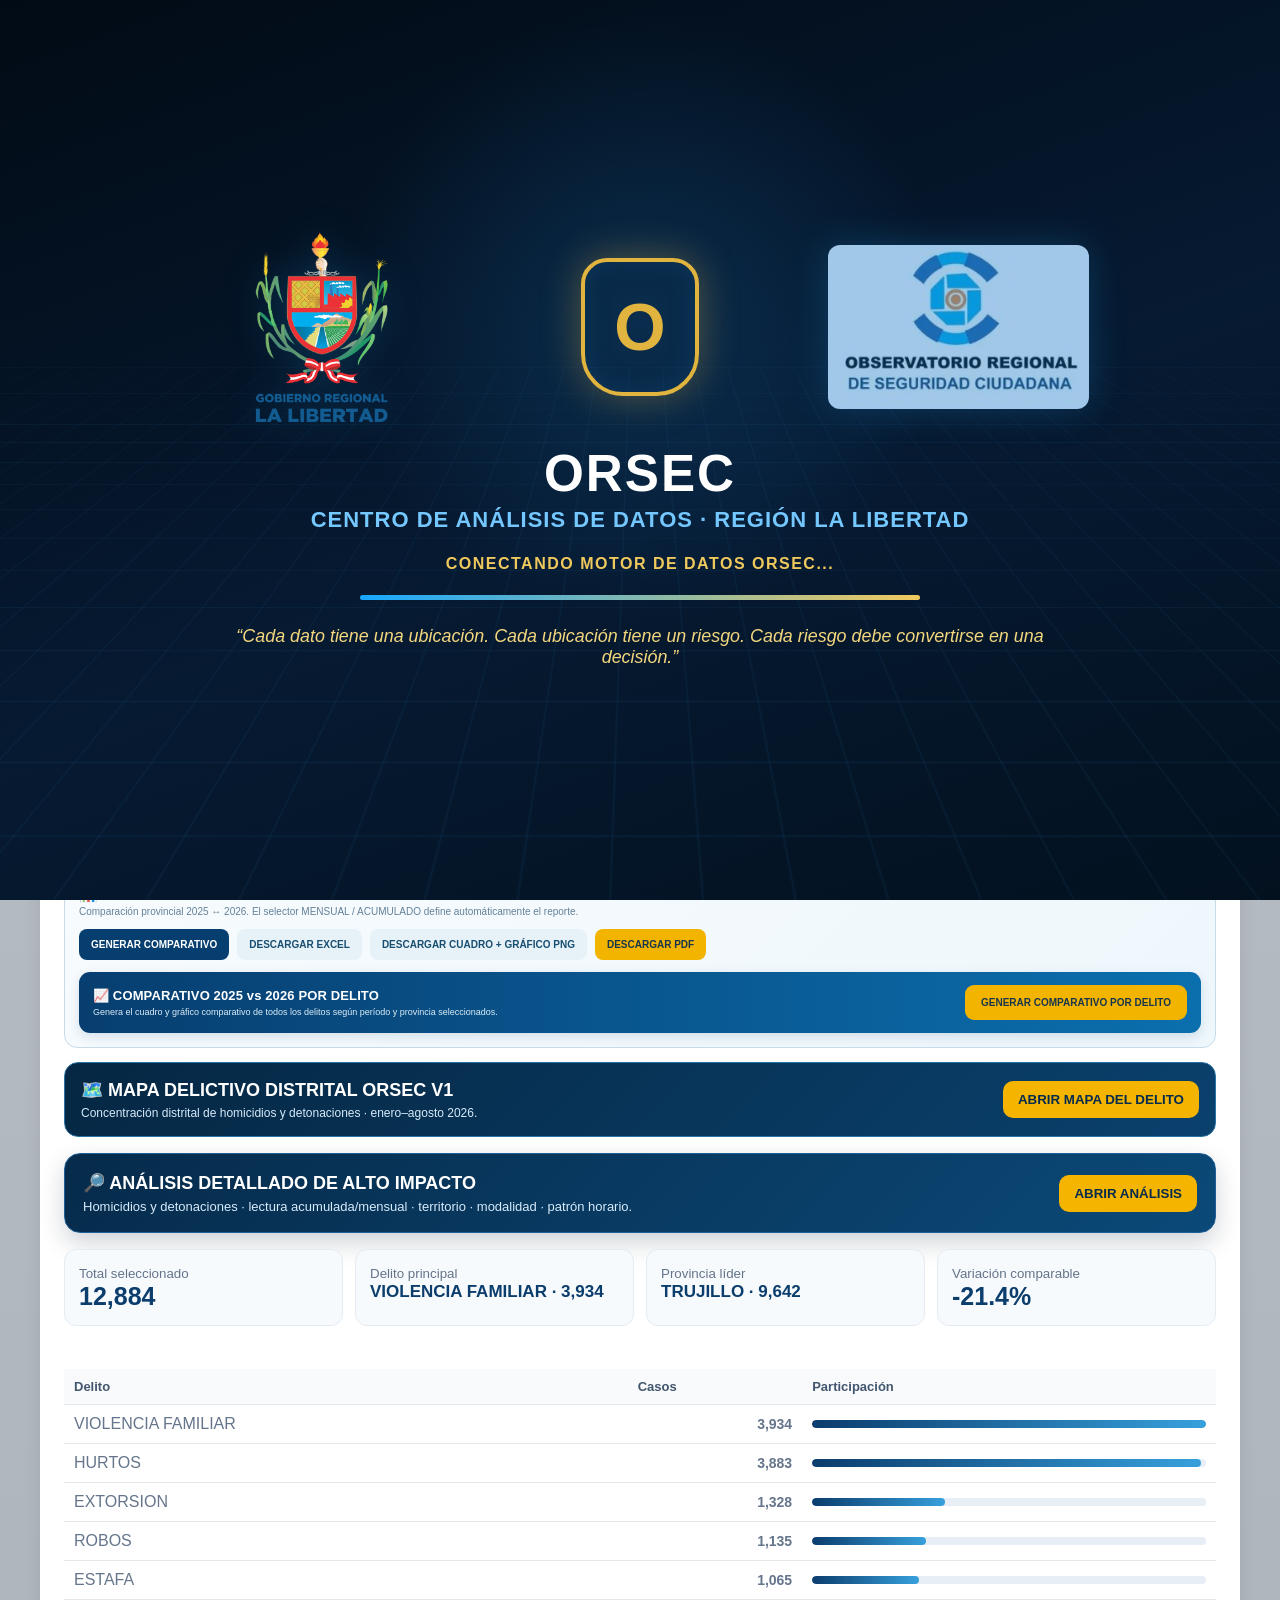
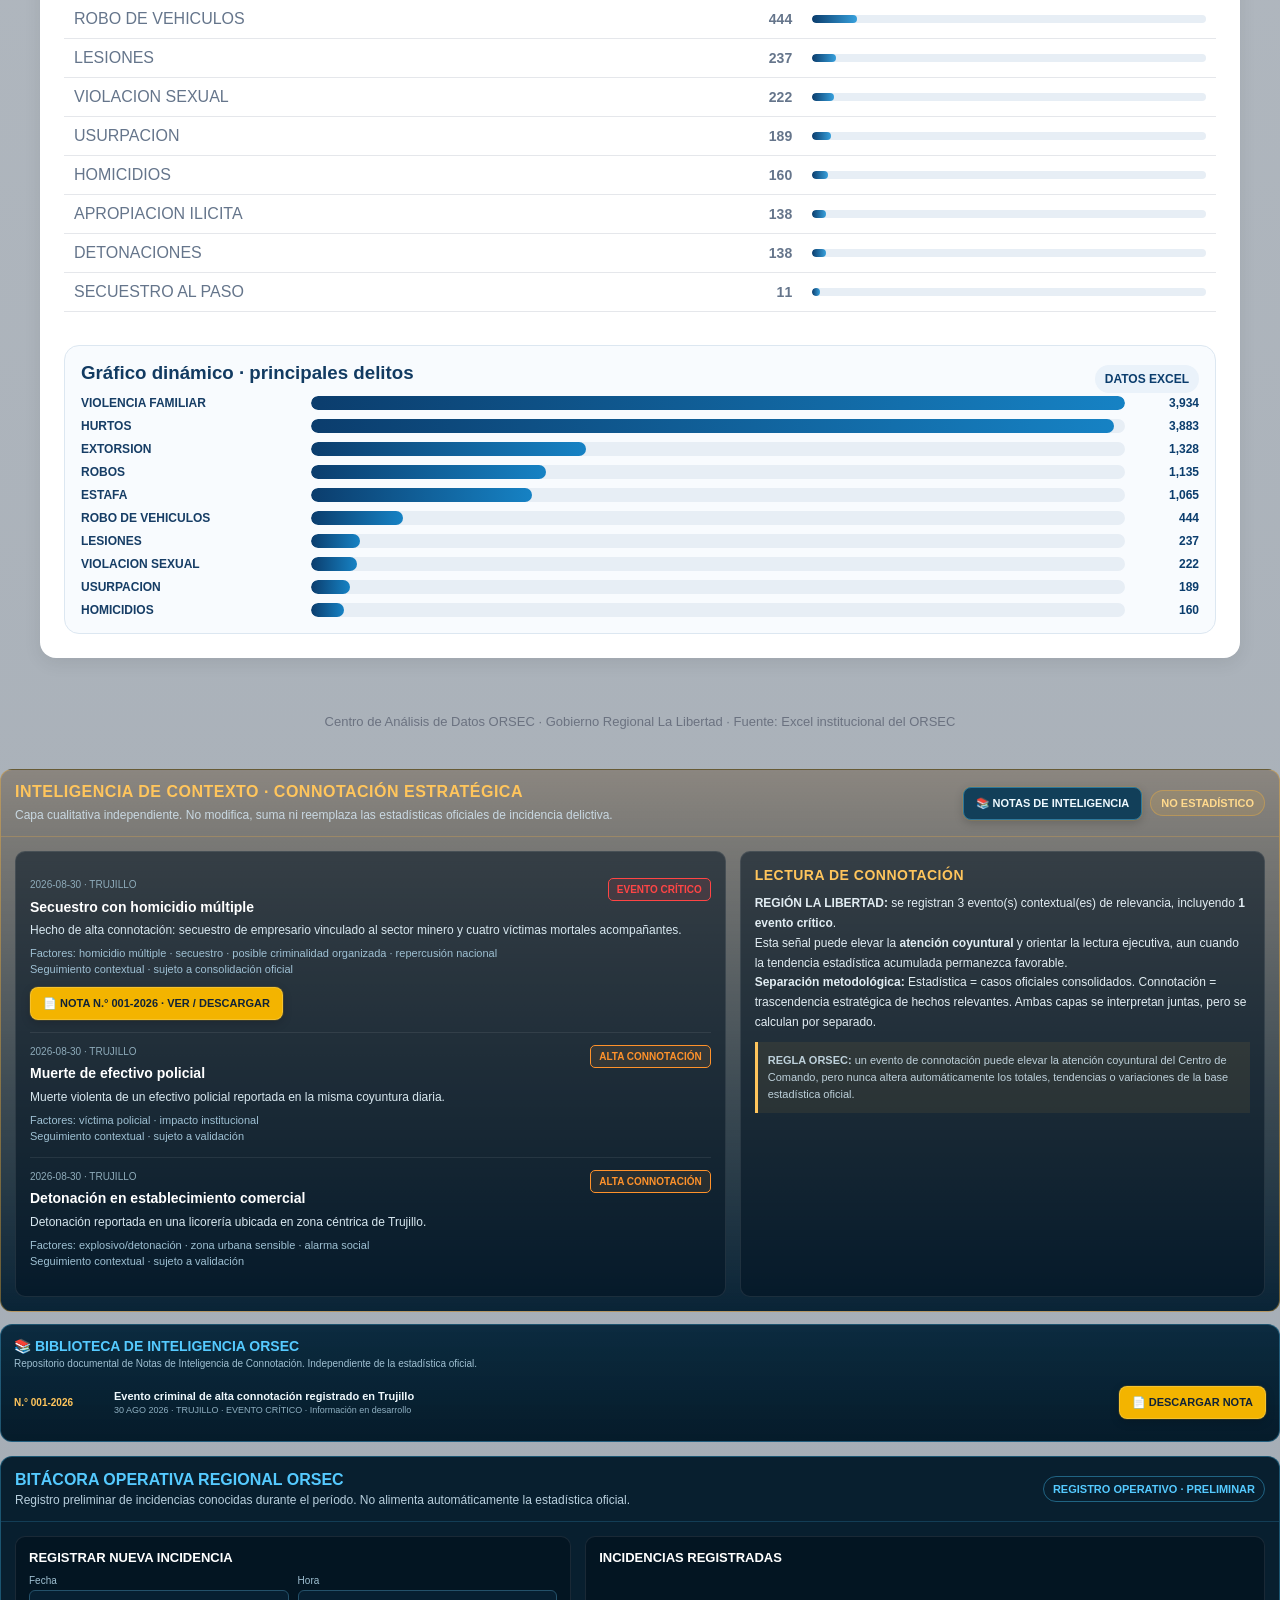
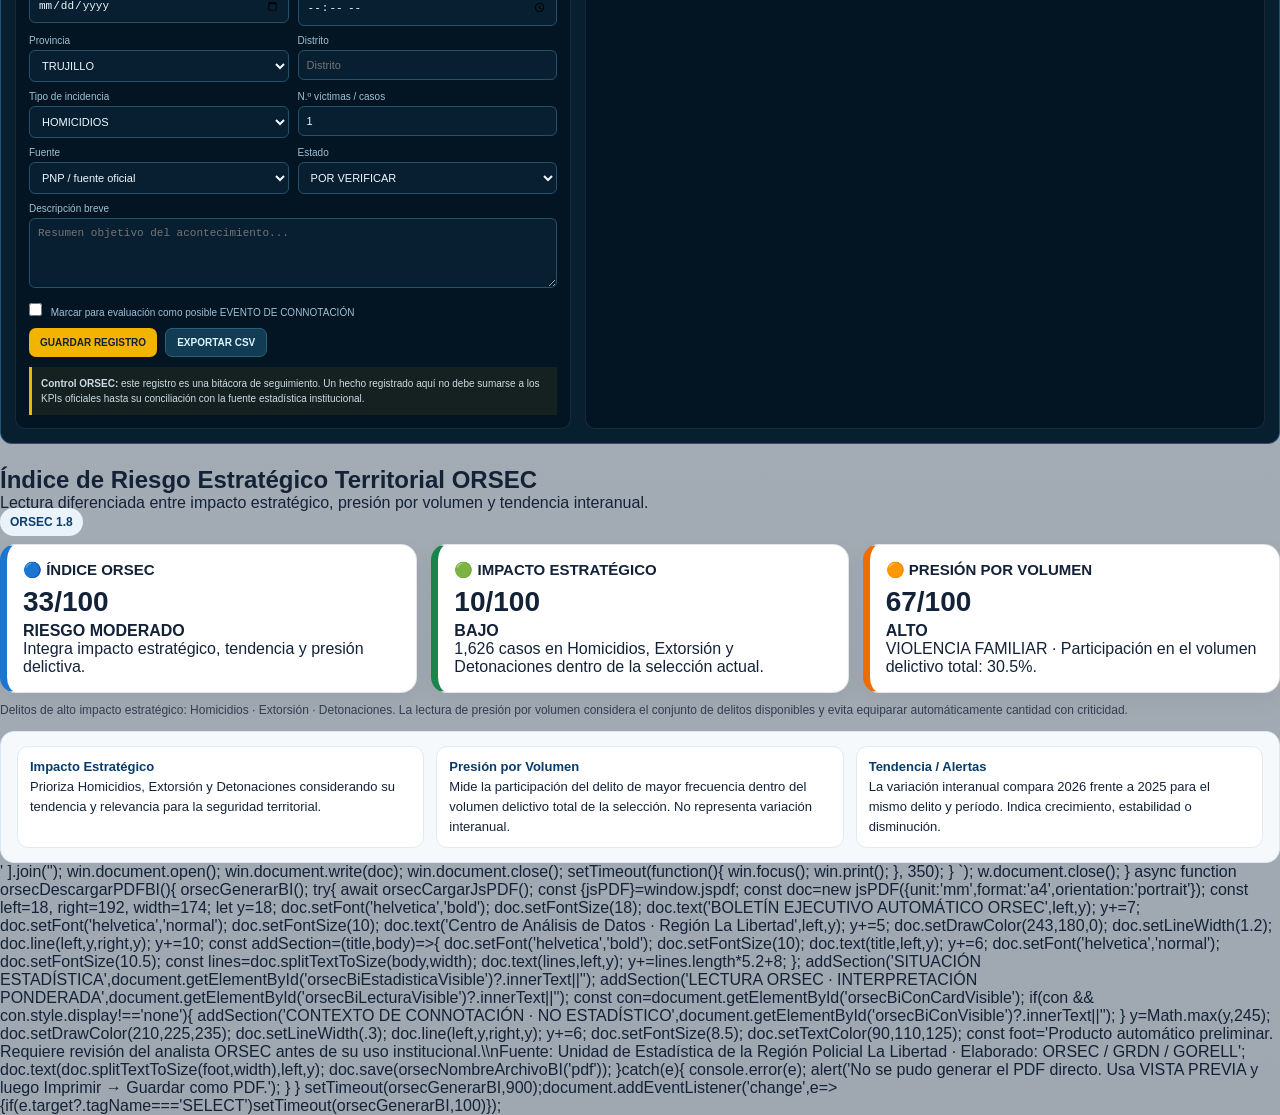
==== index.html @ 0a1d75d1 "Add files via upload" ====
<!DOCTYPE html>
<html lang="es">
<head>
<meta charset="UTF-8">
<meta name="viewport" content="width=device-width, initial-scale=1.0">
<title>ORSEC | Centro de Análisis de Datos</title>
<style>
:root{--azul:#071A33;--azul2:#0B3D6D;--azul3:#0f5b9e;--oro:#D8AA32;--fondo:#EEF3F8;--blanco:#fff;--verde:#198754;--rojo:#c62828;--gris:#64748b}
*{margin:0;padding:0;box-sizing:border-box}html{scroll-behavior:smooth}body{font-family:Segoe UI,Arial,sans-serif;background:var(--fondo);color:#142238}
header{background:linear-gradient(135deg,#06172D,#0B3D6D);color:#fff;padding:18px 24px;position:sticky;top:0;z-index:999;box-shadow:0 4px 18px rgba(0,0,0,.25)}
.encabezado{display:none!important;display:flex;align-items:center;justify-content:space-between;gap:20px}.brand{display:flex;align-items:center;gap:18px}.escudo{width:64px;height:74px;border:3px solid var(--oro);border-radius:16px 16px 24px 24px;display:flex;align-items:center;justify-content:center;font-weight:800;font-size:34px;color:var(--oro);box-shadow:0 0 22px rgba(216,170,50,.25)}.titulo h1{font-size:30px}.titulo p{opacity:.82}.status{text-align:right;font-size:13px;opacity:.9}.dot{display:inline-block;width:8px;height:8px;background:#38d982;border-radius:50%;box-shadow:0 0 10px #38d982;margin-right:7px}.lema{margin-top:12px;font-style:italic;color:#F4D77B}.reloj{margin-top:8px;font-size:18px;font-weight:700}
.hero{background:radial-gradient(circle at 80% 20%,rgba(41,127,191,.45),transparent 25%),linear-gradient(135deg,#0B3E70,#123F62);color:white;padding:34px 24px;text-align:center}.hero h2{font-size:34px;margin-bottom:8px}.hero p{opacity:.9}.hero .fuente{font-size:12px;margin-top:10px;opacity:.7}
.grid{max-width:1200px;margin:auto;display:grid;grid-template-columns:repeat(4,1fr);gap:18px;padding:26px}.tarjeta{background:#fff;border-radius:16px;padding:20px;cursor:pointer;transition:.25s;box-shadow:0 5px 18px rgba(0,0,0,.08);border:1px solid transparent}.tarjeta:hover{transform:translateY(-5px);border-color:#c8d9ea}.tarjeta.activa{outline:2px solid var(--oro)}.icono{font-size:32px;margin-bottom:8px}.numero{font-size:31px;font-weight:800;color:var(--azul2);margin:8px 0}.tarjeta p{color:#516174;font-size:14px}
.seccion{display:none;max-width:1200px;margin:0 auto 28px;background:white;padding:24px;border-radius:16px;box-shadow:0 5px 18px rgba(0,0,0,.08)}.seccion.activa{display:block;animation:subir .25s ease}@keyframes subir{from{opacity:.3;transform:translateY(8px)}to{opacity:1;transform:none}}
.seccion-head{display:flex;justify-content:space-between;align-items:center;gap:14px;flex-wrap:wrap}.badge{background:#eaf2fa;color:#0b3d6d;padding:7px 10px;border-radius:999px;font-size:12px;font-weight:700}.filtros{display:flex;flex-wrap:wrap;gap:10px;margin:18px 0}.filtros select{padding:10px 12px;border-radius:9px;border:1px solid #CBD5E1;background:#fff;min-width:150px}.btn{padding:10px 14px;border:0;border-radius:9px;background:var(--azul2);color:#fff;cursor:pointer}.btn:hover{background:var(--azul3)}
.kpis{display:grid;grid-template-columns:repeat(4,1fr);gap:12px;margin:16px 0}.kpi{background:#f7fafc;border:1px solid #e4ebf3;border-radius:12px;padding:14px}.kpi b{display:block;font-size:25px;color:var(--azul2)}.kpi small{color:var(--gris)}
table{width:100%;border-collapse:collapse;margin-top:12px}th,td{padding:10px;border-bottom:1px solid #E5E7EB;text-align:left}th{background:#F8FAFC;font-size:13px;color:#42566d}td.num{text-align:right;font-size:14px;font-weight:700}.barwrap{height:8px;background:#e7eef5;border-radius:999px;overflow:hidden;min-width:120px}.bar{height:100%;background:linear-gradient(90deg,#0b3d6d,#37a0dc);border-radius:999px}
.alerta{padding:14px 16px;margin:10px 0;border-radius:10px;border-left:5px solid var(--gris);background:#f8fafc}.alerta.roja{border-color:var(--rojo);background:#fff1f1}.alerta.verde{border-color:var(--verde);background:#eefaf3}.alerta .var{font-weight:800}.rojo{color:var(--rojo)}.verde{color:var(--verde)}
.territorio{display:grid;grid-template-columns:repeat(4,1fr);gap:12px}.provincia{background:#F8FAFC;padding:15px;border-radius:11px;cursor:pointer;transition:.2s;border:1px solid #e5edf5}.provincia:hover{background:#e8f1fa;transform:translateY(-2px)}.provincia b{display:block;color:#0b3d6d;font-size:19px;margin-top:5px}.boletin{background:#f8fafc;border-left:4px solid var(--oro);padding:18px;border-radius:8px;line-height:1.65}.nota{font-size:12px;color:#65758b;margin-top:12px}.loading{color:#65758b;padding:15px 0}.error{background:#fff2f2;color:#8b1a1a;padding:15px;border-radius:9px}footer{text-align:center;padding:28px;color:#6B7280;font-size:13px}
@media(max-width:900px){.grid,.kpis,.territorio{grid-template-columns:repeat(2,1fr)}}@media(max-width:560px){.grid,.kpis,.territorio{grid-template-columns:1fr}.encabezado{display:none!important;align-items:flex-start}.status{display:none}.hero h2{font-size:27px}.seccion{border-radius:0;margin-bottom:16px}}

/* ===== MAPA VIVO ORSEC ===== */
.mapa-layout{display:grid;grid-template-columns:minmax(360px,1.15fr) minmax(300px,.85fr);gap:18px;align-items:stretch;margin-top:16px}
.mapa-panel{background:linear-gradient(160deg,#071a33,#0b3d6d);border-radius:16px;padding:16px;color:#fff;min-height:560px;position:relative;overflow:hidden;box-shadow:inset 0 0 40px rgba(46,153,220,.16)}
.mapa-panel:before{content:"";position:absolute;inset:-30%;background:radial-gradient(circle at 50% 45%,rgba(55,160,220,.22),transparent 38%);animation:pulseMap 4s ease-in-out infinite}
@keyframes pulseMap{50%{transform:scale(1.05);opacity:.7}}
.mapa-titulo{position:relative;z-index:2;text-align:center;margin-bottom:8px}.mapa-titulo b{color:#f4d77b}
#mapaLibertad{position:relative;z-index:2;width:100%;height:auto;max-height:500px;display:block;margin:auto;filter:drop-shadow(0 0 12px rgba(64,177,238,.28))}
.prov-shape{cursor:pointer;transition:.22s;stroke:#9edcff;stroke-width:2.4;vector-effect:non-scaling-stroke}
.prov-shape:hover{filter:brightness(1.25) drop-shadow(0 0 8px rgba(255,215,96,.7));stroke:#ffd966}
.prov-shape.sel{stroke:#ffd966;stroke-width:4;filter:brightness(1.25) drop-shadow(0 0 10px rgba(255,215,96,.9))}
.map-label{pointer-events:none;fill:#fff;font-size:10px;font-weight:700;text-anchor:middle}
.map-side{background:#f8fafc;border:1px solid #e4ebf3;border-radius:16px;padding:18px}
.map-kpis{display:grid;grid-template-columns:repeat(2,1fr);gap:10px;margin:12px 0 16px}.map-kpi{background:#fff;border:1px solid #e4ebf3;border-radius:11px;padding:12px}.map-kpi b{display:block;color:#0b3d6d;font-size:22px}.map-kpi small{color:#64748b}
.ranking-mini{display:grid;gap:8px;max-height:300px;overflow:auto;padding-right:4px}.rank-row{display:grid;grid-template-columns:30px 1fr auto;gap:8px;align-items:center;padding:9px 10px;background:#fff;border:1px solid #e5edf5;border-radius:10px;cursor:pointer}.rank-row:hover{background:#edf6ff}.rank-row strong{color:#0b3d6d}.rank-num{color:#64748b;font-weight:700}
.map-note{font-size:12px;color:#64748b;line-height:1.5;margin-top:10px}
@media(max-width:900px){.mapa-layout{grid-template-columns:1fr}.mapa-panel{min-height:auto}}


/* ===== ORSEC 1.4.1 · MAPA REAL ===== */
.real-map-wrap{position:relative;z-index:2;width:100%;max-width:760px;margin:6px auto 0;aspect-ratio:661/481}
.real-map-img{width:100%;height:100%;display:block;object-fit:contain;filter:drop-shadow(0 0 14px rgba(64,177,238,.28))}
.map-marker{position:absolute;transform:translate(-50%,-50%);border:1px solid rgba(255,217,102,.9);background:rgba(7,26,51,.82);color:#fff;border-radius:999px;padding:4px 7px;font-size:9px;font-weight:800;cursor:pointer;box-shadow:0 2px 8px rgba(0,0,0,.35);white-space:nowrap;transition:.2s}
.map-marker:hover,.map-marker.sel{background:#ffd966;color:#071a33;box-shadow:0 0 13px rgba(255,217,102,.9);transform:translate(-50%,-50%) scale(1.08)}
.map-source{position:relative;z-index:2;text-align:center;font-size:10px;color:#b9cee2;margin-top:8px}
@media(max-width:650px){.map-marker{font-size:7px;padding:3px 5px}}


/* ===== ORSEC 1.5.1 · MÓDULOS REALMENTE INTEGRADOS ===== */
.grid{grid-template-columns:repeat(auto-fit,minmax(215px,1fr))}
.chart-shell{margin-top:18px;background:#f8fbfe;border:1px solid #dce7f1;border-radius:15px;padding:16px}
.chart-head{display:flex;justify-content:space-between;align-items:center;gap:10px}
.chart-head h3,.chart-shell h3{margin:0 0 12px;color:#123b62}
.orsec-bars{display:grid;gap:9px}.orsec-bar-row{display:grid;grid-template-columns:minmax(140px,220px) 1fr 64px;gap:10px;align-items:center;font-size:12px}
.orsec-bar-label{font-weight:700;color:#163d65;white-space:nowrap;overflow:hidden;text-overflow:ellipsis}
.orsec-bar-track{height:14px;background:#e7eef5;border-radius:999px;overflow:hidden}.orsec-bar-fill{height:100%;background:linear-gradient(90deg,#0b3d6d,#1682c4);border-radius:999px}.orsec-bar-val{text-align:right;font-weight:900;color:#0b3d6d}
.boletin-actions{display:flex;gap:8px;flex-wrap:wrap;margin:12px 0}.btn.secundario{background:#e8f1f8;color:#0b3d6d}
.alert-grid{display:grid;grid-template-columns:repeat(auto-fit,minmax(210px,1fr));gap:10px}.alert-card{border-radius:12px;padding:13px;border:1px solid #e0e8ef;background:#fff}.alert-card.alta{border-left:5px solid #c62828}.alert-card.media{border-left:5px solid #e6a700}.alert-card.baja{border-left:5px solid #18864b}.alert-card .delta{font-size:21px;font-weight:900;margin-top:5px}
.sala-grid{display:grid;grid-template-columns:repeat(4,1fr);gap:12px;margin:16px 0}.sala-kpi{background:linear-gradient(145deg,#071a33,#0b3d6d);color:#fff;border-radius:14px;padding:16px}.sala-kpi small{color:#b9cee2}.sala-kpi b{display:block;color:#f4d77b;font-size:22px;margin-top:8px}.sala-columns{display:grid;grid-template-columns:1.2fr .8fr;gap:14px}.sala-box{background:#f8fbfe;border:1px solid #dce7f1;border-radius:14px;padding:16px}.mini-alert{padding:10px;border-radius:9px;background:#fff;border-left:4px solid #e6a700;margin-bottom:8px;font-size:12px}
@media(max-width:850px){.sala-grid{grid-template-columns:repeat(2,1fr)}.sala-columns{grid-template-columns:1fr}.orsec-bar-row{grid-template-columns:110px 1fr 48px}}


/* ===== ORSEC 1.6 · IDENTIDAD INSTITUCIONAL + INTRO ===== */
#introORSEC{position:fixed;inset:0;z-index:99999;background:
radial-gradient(circle at 50% 35%,rgba(23,105,169,.28),transparent 35%),
linear-gradient(160deg,#020b15,#061a32 55%,#03111f);
display:flex;align-items:center;justify-content:center;overflow:hidden;color:#fff}
#introORSEC::before{content:"";position:absolute;inset:-20%;background:
linear-gradient(rgba(39,136,201,.08) 1px,transparent 1px),
linear-gradient(90deg,rgba(39,136,201,.08) 1px,transparent 1px);
background-size:42px 42px;transform:perspective(700px) rotateX(62deg) translateY(32%);animation:introGrid 4s linear infinite}
@keyframes introGrid{to{background-position:0 42px,42px 0}}
.intro-core{position:relative;z-index:2;width:min(1100px,94vw);text-align:center}
.intro-logos{display:grid;grid-template-columns:1fr auto 1fr;gap:28px;align-items:center}
.intro-logo-side{display:flex;align-items:center;justify-content:center;min-height:190px}
.intro-logo-side img{max-width:220px;max-height:170px;object-fit:contain;filter:drop-shadow(0 0 18px rgba(30,155,230,.24));animation:introFloat 2.8s ease-in-out infinite}
.intro-logo-side.obs img{max-width:300px;max-height:150px;border-radius:12px}
@keyframes introFloat{50%{transform:translateY(-7px)}}
.intro-center{display:grid;place-items:center}
.intro-orsec-mark{width:118px;height:138px;border:4px solid #e1b33f;border-radius:26px 26px 42px 42px;display:grid;place-items:center;color:#e1b33f;font-size:66px;font-weight:900;box-shadow:0 0 38px rgba(225,179,63,.35),inset 0 0 28px rgba(30,121,187,.18);animation:introPulse 1.8s ease-in-out infinite}
@keyframes introPulse{50%{transform:scale(1.04);box-shadow:0 0 55px rgba(225,179,63,.55),inset 0 0 30px rgba(30,121,187,.25)}}
.intro-title{font-size:clamp(28px,4vw,54px);font-weight:900;letter-spacing:2px;margin:22px 0 4px}
.intro-sub{color:#74c8ff;font-size:clamp(14px,1.8vw,22px);font-weight:700;letter-spacing:1px}
.intro-status{margin-top:22px;color:#f0c95d;font-weight:800;letter-spacing:1.5px;animation:statusBlink 1s steps(2,end) infinite}
@keyframes statusBlink{50%{opacity:.35}}
.intro-motto{margin:26px auto 0;max-width:820px;color:#f3d77e;font-style:italic;font-size:clamp(13px,1.4vw,18px)}
.intro-progress{width:min(560px,82vw);height:5px;background:rgba(255,255,255,.12);border-radius:999px;margin:22px auto 0;overflow:hidden}
.intro-progress i{display:block;height:100%;width:0;background:linear-gradient(90deg,#18a8ff,#f0c95d);animation:introLoad 2.8s ease forwards}
@keyframes introLoad{to{width:100%}}
#introORSEC.intro-out{animation:introOut .65s ease forwards}
@keyframes introOut{to{opacity:0;visibility:hidden}}
.brand-institucional{display:grid;grid-template-columns:auto 1fr auto;align-items:center;gap:18px;width:100%}
.brand-side{display:flex;align-items:center;gap:10px}
.brand-side img{height:62px;width:auto;object-fit:contain}
.brand-side.obs img{height:54px;border-radius:8px}
.brand-center{text-align:center}
.brand-center h1{margin:0}
.brand-center .subbrand{color:#d7e7f5;font-size:13px}
@media(max-width:900px){.intro-logos{grid-template-columns:1fr}.intro-logo-side{min-height:auto}.intro-logo-side img{max-height:110px}.intro-center{order:-1}.brand-institucional{grid-template-columns:1fr}.brand-side{justify-content:center}.brand-center{order:-1}}


/* ===== ORSEC 1.6.1 · LOGOS EMBEBIDOS ===== */
.intro-logo-side img{max-width:250px;max-height:190px}
.intro-logo-side.obs img{max-width:330px;max-height:165px}
.brand-side.gore img{height:72px}
.brand-side.obs img{height:60px}
@media(max-width:900px){
  .intro-logo-side img{max-width:210px;max-height:130px}
  .intro-logo-side.obs img{max-width:260px;max-height:120px}
  .brand-side.gore img,.brand-side.obs img{height:54px}
}


/* ORSEC 1.7 · Semáforo de riesgo */
.alert-card.critica{border-left:6px solid #b71c1c;background:#fff1f1}
.alert-card.alta-riesgo{border-left:6px solid #ef6c00;background:#fff6eb}
.alert-card.vigilancia{border-left:6px solid #d9a400;background:#fffbea}
.alert-card.estable{border-left:6px solid #1976d2;background:#eef6ff}
.alert-card.favorable{border-left:6px solid #18864b;background:#eefaf3}
.mini-alert.critica{border-left-color:#b71c1c;background:#fff1f1}
.mini-alert.alta-riesgo{border-left-color:#ef6c00;background:#fff6eb}
.mini-alert.vigilancia{border-left-color:#d9a400;background:#fffbea}
.mini-alert.estable{border-left-color:#1976d2;background:#eef6ff}
.mini-alert.favorable{border-left-color:#18864b;background:#eefaf3}
.azul{color:#1976d2}.naranja{color:#ef6c00}.amarillo{color:#9a7600}


/* ===== ORSEC 1.8 · RIESGO ESTRATÉGICO TERRITORIAL ===== */
.riesgo-wrap{margin-top:22px}
.riesgo-grid{display:grid;grid-template-columns:repeat(3,1fr);gap:14px;margin-top:14px}
.riesgo-card{padding:16px;border-radius:16px;background:#fff;border:1px solid rgba(15,45,70,.12);box-shadow:0 8px 24px rgba(0,0,0,.05)}
.riesgo-card h4{margin:0 0 7px;font-size:15px}
.riesgo-card .score{font-size:28px;font-weight:900;margin:4px 0}
.riesgo-card.critica{border-left:7px solid #b71c1c}
.riesgo-card.alta-riesgo{border-left:7px solid #ef6c00}
.riesgo-card.vigilancia{border-left:7px solid #d9a400}
.riesgo-card.estable{border-left:7px solid #1976d2}
.riesgo-card.favorable{border-left:7px solid #18864b}
.riesgo-leyenda{font-size:12px;opacity:.78;margin-top:10px}
@media(max-width:900px){.riesgo-grid{grid-template-columns:1fr}}


/* ===== ORSEC 1.8.3 · CLARIDAD DE INDICADORES ===== */
.orsec-defs{margin-top:14px;padding:14px 16px;border-radius:14px;background:#f6f9fc;border:1px solid #dce7f1;font-size:13px;line-height:1.55}
.orsec-defs b{color:#083b69}
.orsec-defs-grid{display:grid;grid-template-columns:repeat(3,1fr);gap:12px}
.orsec-def{padding:10px 12px;background:#fff;border-radius:11px;border:1px solid #e1eaf2}
@media(max-width:900px){.orsec-defs-grid{grid-template-columns:1fr}}


/* ===== ORSEC 1.9 · SALA CORESEC EJECUTIVA ===== */
#salaCoresecEjecutiva{margin-top:18px}
.coresec-command{background:linear-gradient(135deg,#062b52,#074a83);border:1px solid rgba(83,178,255,.35);border-radius:20px;padding:20px;color:#fff;box-shadow:0 18px 45px rgba(0,27,58,.22)}
.coresec-head{display:flex;justify-content:space-between;gap:18px;align-items:flex-start;margin-bottom:16px}
.coresec-head h3{margin:0;font-size:21px;letter-spacing:.3px}
.coresec-head p{margin:5px 0 0;color:#c8def2;font-size:12px}
.coresec-live{font-size:11px;padding:6px 10px;border:1px solid rgba(122,205,255,.4);border-radius:999px;background:rgba(9,96,158,.35);white-space:nowrap}
.coresec-kpis{display:grid;grid-template-columns:repeat(5,1fr);gap:10px}
.coresec-kpi{background:rgba(255,255,255,.075);border:1px solid rgba(255,255,255,.12);border-radius:14px;padding:13px;min-height:88px}
.coresec-kpi small{display:block;color:#9fc5e5;font-size:10px;text-transform:uppercase;letter-spacing:.6px;margin-bottom:7px}
.coresec-kpi strong{display:block;font-size:18px;line-height:1.15}
.coresec-kpi span{display:block;color:#d6e7f5;font-size:10px;margin-top:5px}
.coresec-grid{display:grid;grid-template-columns:1.15fr .85fr;gap:12px;margin-top:12px}
.coresec-panel{background:#fff;color:#17324b;border-radius:15px;padding:15px;border:1px solid #dbe8f2}
.coresec-panel h4{margin:0 0 10px;color:#073e6d;font-size:14px}
.coresec-reading{font-size:13px;line-height:1.58}
.coresec-priority{display:grid;grid-template-columns:repeat(3,1fr);gap:9px}
.coresec-priority>div{background:#f5f9fc;border:1px solid #dce9f3;border-radius:12px;padding:11px}
.coresec-priority b{display:block;color:#074a83;font-size:12px;margin-bottom:5px}
.coresec-priority span{font-size:12px;line-height:1.35}
.coresec-alert-row{display:flex;align-items:center;gap:9px;padding:8px 0;border-bottom:1px solid #e7eef4;font-size:12px}
.coresec-alert-row:last-child{border-bottom:0}
.coresec-dot{width:10px;height:10px;border-radius:50%;flex:0 0 10px}
.coresec-footer{margin-top:12px;text-align:center;font-size:10px;letter-spacing:1px;color:#a9cbe5}
@media(max-width:1000px){.coresec-kpis{grid-template-columns:repeat(2,1fr)}.coresec-grid{grid-template-columns:1fr}.coresec-priority{grid-template-columns:1fr}}


/* ===== ORSEC 1.10 · FILTROS SINCRONIZADOS ENTRE MÓDULOS ===== */
.orsec-contexto{margin:14px 0 16px;padding:13px 14px;border:1px solid #d6e4ef;border-radius:14px;background:linear-gradient(180deg,#f9fcff,#f1f7fb)}
.orsec-contexto-titulo{display:flex;justify-content:space-between;align-items:center;gap:12px;flex-wrap:wrap;margin-bottom:10px}
.orsec-contexto-titulo b{font-size:11px;color:#0b4b7d;letter-spacing:.8px}
.orsec-contexto-resumen{font-size:11px;color:#57738d}
.orsec-sync-filtros{display:grid;grid-template-columns:120px 155px minmax(180px,1.2fr) minmax(150px,1fr) minmax(170px,1.2fr);gap:9px}
.orsec-sync-campo label{display:block;font-size:9px;font-weight:800;color:#6a849a;text-transform:uppercase;letter-spacing:.55px;margin:0 0 4px 2px}
.orsec-sync-campo select{width:100%;padding:9px 10px;border-radius:9px;border:1px solid #c9d9e6;background:#fff;color:#17324b;font-size:11px}
.orsec-sync-nota{margin-top:8px;font-size:9.5px;color:#71889b}
#sala .orsec-contexto{background:rgba(255,255,255,.96)}
@media(max-width:1000px){.orsec-sync-filtros{grid-template-columns:repeat(2,1fr)}}
@media(max-width:620px){.orsec-sync-filtros{grid-template-columns:1fr}}


/* ===== ORSEC 1.11 · PANORAMA REGIONAL DE SEGURIDAD ===== */
#panorama{max-width:1200px}
.panorama-shell{background:linear-gradient(180deg,#f4f8fc,#eaf2f8);border:1px solid #d7e4ee;border-radius:18px;padding:18px}
.panorama-title{display:flex;justify-content:space-between;align-items:flex-end;gap:15px;margin-bottom:14px}
.panorama-title h2{margin:0;color:#073e6d;font-size:22px}.panorama-title p{margin:4px 0 0;color:#617b91;font-size:11px}
.panorama-badge{background:#073e6d;color:#fff;border-radius:999px;padding:7px 11px;font-size:10px;white-space:nowrap}
.panorama-grid{display:grid;grid-template-columns:1fr 1.15fr 1.15fr 1fr;gap:10px}
.pano-col{background:#fff;border:1px solid #d7e4ee;border-radius:14px;overflow:hidden;min-height:355px}
.pano-col h3{margin:0;padding:11px 13px;color:#fff;font-size:12px;letter-spacing:.4px}
.pano-col:nth-child(1) h3{background:#3978ad}.pano-col:nth-child(2) h3{background:#c45145}.pano-col:nth-child(3) h3{background:#167f82}.pano-col:nth-child(4) h3{background:#5d6670}
.pano-body{padding:12px}
.pano-stat{padding:9px 0;border-bottom:1px solid #e6edf3}.pano-stat:last-child{border-bottom:0}
.pano-stat small{display:block;color:#70879a;font-size:9px;text-transform:uppercase;font-weight:800}.pano-stat strong{display:block;color:#123d60;font-size:19px;margin-top:3px}.pano-stat span{font-size:10px;color:#60788d}
.pano-alert{display:flex;gap:8px;align-items:flex-start;padding:8px 0;border-bottom:1px solid #e7edf2;font-size:10px}.pano-alert:last-child{border-bottom:0}
.pano-dot{width:9px;height:9px;border-radius:50%;margin-top:3px;flex:0 0 9px}
.pano-mini{background:#f3f8fb;border:1px solid #dce8f1;border-radius:10px;padding:9px;margin-top:8px;font-size:10px;line-height:1.45}
.pano-provs{display:grid;gap:6px;margin-top:8px}.pano-prov{display:grid;grid-template-columns:95px 1fr 55px;align-items:center;gap:6px;font-size:9px}
.pano-bar{height:6px;background:#e4edf4;border-radius:10px;overflow:hidden}.pano-bar i{display:block;height:100%;background:#287fba;border-radius:10px}
.pano-actions{display:flex;gap:7px;flex-wrap:wrap;margin-top:13px}.pano-actions button{border:0;background:#0b568d;color:#fff;border-radius:8px;padding:8px 11px;font-size:9px;cursor:pointer}
@media(max-width:1050px){.panorama-grid{grid-template-columns:1fr 1fr}}@media(max-width:650px){.panorama-grid{grid-template-columns:1fr}}


/* ORSEC 1.11.3 · corrección definitiva de visibilidad Panorama */
#panorama.seccion.activa{display:block !important;}


/* ===== ORSEC 1.12 · DESCARGAR INFOGRAFÍA REGIONAL ===== */
.orsec-infografia-tools{display:flex;justify-content:flex-end;margin:12px 0 4px}
.orsec-infografia-btn{border:0;border-radius:9px;background:#0a5da4;color:#fff;padding:10px 15px;font-weight:800;font-size:10px;letter-spacing:.2px;cursor:pointer;box-shadow:0 5px 14px rgba(0,57,104,.16)}
.orsec-infografia-btn:hover{filter:brightness(1.08)}
#orsecInfoModal{display:none;position:fixed;inset:0;z-index:999999;background:rgba(0,20,38,.78);backdrop-filter:blur(3px);padding:18px;overflow:auto}
#orsecInfoModal.abierto{display:block}
.orsec-info-dialog{width:min(760px,96vw);margin:15px auto;background:#f7fbff;border:1px solid #6f8fa9;border-radius:14px;box-shadow:0 25px 70px rgba(0,0,0,.45);overflow:hidden}
.orsec-info-head{background:#102c46;color:#fff;display:flex;align-items:center;justify-content:space-between;padding:12px 16px;font-size:15px;font-weight:800}
.orsec-info-close{border:0;background:transparent;color:#fff;font-size:25px;cursor:pointer}
.orsec-info-preview{padding:10px;background:#eaf2f8;text-align:center}
.orsec-info-preview img{width:auto;max-width:100%;max-height:68vh;object-fit:contain;box-shadow:0 3px 12px rgba(0,0,0,.12)}
.orsec-info-foot{padding:12px 15px 15px;text-align:center;background:#fff}
.orsec-info-download{border:0;border-radius:8px;background:#075ba9;color:#fff;padding:11px 22px;font-weight:800;cursor:pointer}
.orsec-info-note{font-size:9px;color:#687e90;margin-top:7px}


/* ORSEC 1.13 INFOGRAFIA DINAMICA */
#orsecInfoModal{display:none;position:fixed;inset:0;z-index:999999;background:rgba(0,20,38,.80);padding:18px;overflow:auto}
#orsecInfoModal.abierto{display:block}.orsec-info-dialog{width:min(900px,97vw);margin:8px auto;background:#eef5fa;border-radius:14px;overflow:hidden}
.orsec-info-head{background:#102c46;color:#fff;display:flex;justify-content:space-between;padding:12px 16px;font-weight:800}
.orsec-info-close{border:0;background:transparent;color:#fff;font-size:25px;cursor:pointer}.orsec-dyn-wrap{padding:14px;background:#dce9f2;display:flex;justify-content:center}
#orsecDynInfo{width:min(100%,794px);aspect-ratio:210/297;background:#fff;box-shadow:0 3px 16px rgba(0,0,0,.18)}#orsecDynInfo svg{width:100%;height:100%;display:block}
.orsec-info-foot{padding:12px;background:#fff;text-align:center}.orsec-info-actions{display:flex;gap:8px;justify-content:center;flex-wrap:wrap}
.orsec-info-download{border:0;border-radius:8px;background:#075ba9;color:#fff;padding:11px 18px;font-weight:800;cursor:pointer}.orsec-info-download.sec{background:#2c6f83}
@media print{body *{visibility:hidden!important}#orsecInfoModal,#orsecInfoModal *{visibility:visible!important}#orsecInfoModal{display:block!important;position:absolute!important;inset:0!important;background:#fff!important;padding:0!important}.orsec-info-head,.orsec-info-foot{display:none!important}.orsec-info-dialog{width:210mm!important;margin:0!important}.orsec-dyn-wrap{padding:0!important;background:#fff!important}#orsecDynInfo{width:210mm!important;height:297mm!important;box-shadow:none!important}#orsecInfoPreview{width:210mm!important;height:auto!important;box-shadow:none!important}}


/* ===== ORSEC 2.0 · CENTRO DE COMANDO EJECUTIVO CORESEC ===== */
#salaCoresecEjecutiva{margin-top:18px}
#salaCoresecEjecutiva .coresec-command{position:relative;overflow:hidden;background:
radial-gradient(circle at 78% 18%,rgba(0,180,255,.12),transparent 28%),
linear-gradient(145deg,#031728,#052d4a 52%,#041e34);border:1px solid rgba(63,190,255,.35);border-radius:22px;padding:18px;color:#fff;box-shadow:0 22px 55px rgba(0,19,42,.30)}
#salaCoresecEjecutiva .coresec-command:before{content:"";position:absolute;inset:0;pointer-events:none;background-image:linear-gradient(rgba(76,180,235,.045) 1px,transparent 1px),linear-gradient(90deg,rgba(76,180,235,.045) 1px,transparent 1px);background-size:28px 28px}
.coresec2-head,.coresec2-kpis,.coresec2-main,.coresec2-bottom,.coresec2-footer{position:relative;z-index:1}
.coresec2-head{display:flex;justify-content:space-between;align-items:flex-start;gap:15px;padding-bottom:13px;border-bottom:1px solid rgba(105,194,239,.2)}
.coresec2-head h3{margin:0;font-size:20px;letter-spacing:.8px}.coresec2-head p{margin:5px 0 0;color:#9fc7df;font-size:10px;letter-spacing:.45px}
.coresec2-status{display:flex;gap:7px;align-items:center;flex-wrap:wrap;justify-content:flex-end}.coresec2-pill{font-size:9px;padding:6px 9px;border-radius:999px;border:1px solid rgba(88,197,255,.35);background:rgba(7,77,122,.48);color:#ccecff;white-space:nowrap}
.coresec2-kpis{display:grid;grid-template-columns:repeat(5,1fr);gap:9px;margin-top:12px}.coresec2-kpi{background:linear-gradient(180deg,rgba(11,63,101,.82),rgba(5,42,70,.82));border:1px solid rgba(86,182,232,.25);border-radius:12px;padding:11px;min-height:82px}.coresec2-kpi small{display:block;color:#78bce1;font-size:8.5px;text-transform:uppercase;font-weight:800;letter-spacing:.55px}.coresec2-kpi strong{display:block;font-size:17px;margin-top:7px;line-height:1.1}.coresec2-kpi span{display:block;color:#bad6e8;font-size:9px;margin-top:5px}
.coresec2-main{display:grid;grid-template-columns:1.25fr .92fr .92fr;gap:10px;margin-top:10px}.coresec2-panel{background:rgba(4,35,59,.86);border:1px solid rgba(78,170,220,.25);border-radius:13px;padding:12px;min-height:230px}.coresec2-panel h4{margin:0 0 10px;color:#8bd8ff;font-size:10px;letter-spacing:.75px}.coresec2-reading{font-size:11px;line-height:1.55;color:#d8e8f2}.coresec2-reading b{color:#fff}
.coresec2-bars{display:grid;gap:9px}.coresec2-bar-row{display:grid;grid-template-columns:95px 1fr 44px;gap:7px;align-items:center;font-size:9px;color:#d8e8f2}.coresec2-track{height:7px;border-radius:8px;background:rgba(255,255,255,.10);overflow:hidden}.coresec2-track i{display:block;height:100%;border-radius:8px;background:#39a9df}
.coresec2-map{position:relative;height:150px;border-radius:10px;border:1px solid rgba(71,170,221,.22);background:radial-gradient(circle at 50% 45%,rgba(25,138,195,.22),transparent 35%),linear-gradient(180deg,rgba(4,52,82,.7),rgba(2,29,49,.85));overflow:hidden}.coresec2-map:before{content:"LA LIBERTAD";position:absolute;inset:0;display:grid;place-items:center;color:rgba(130,211,250,.18);font-size:27px;font-weight:900;letter-spacing:3px}.coresec2-map i{position:absolute;width:9px;height:9px;border-radius:50%;background:#45d5ff;box-shadow:0 0 0 5px rgba(69,213,255,.12),0 0 13px rgba(69,213,255,.8)}
.coresec2-territory{margin-top:9px;font-size:10px;color:#c7deec;line-height:1.45}.coresec2-alert{display:flex;gap:8px;padding:8px 0;border-bottom:1px solid rgba(255,255,255,.08);font-size:10px;color:#d7e6ef}.coresec2-alert:last-child{border:0}.coresec2-dot{width:9px;height:9px;border-radius:50%;flex:0 0 9px;margin-top:2px}
.coresec2-bottom{display:grid;grid-template-columns:1.1fr .9fr;gap:10px;margin-top:10px}.coresec2-priority{display:grid;grid-template-columns:repeat(3,1fr);gap:8px}.coresec2-priority>div{background:rgba(7,55,89,.78);border:1px solid rgba(75,171,221,.2);border-radius:10px;padding:10px}.coresec2-priority b{display:block;color:#79cef8;font-size:9px;margin-bottom:5px}.coresec2-priority span{font-size:10px;color:#d9e9f2;line-height:1.35}
.coresec2-footer{margin-top:10px;padding-top:9px;border-top:1px solid rgba(105,194,239,.18);display:flex;justify-content:space-between;gap:10px;color:#7fb1cf;font-size:8.5px;letter-spacing:.45px}
@media(max-width:1050px){.coresec2-kpis{grid-template-columns:repeat(2,1fr)}.coresec2-main{grid-template-columns:1fr}.coresec2-bottom{grid-template-columns:1fr}.coresec2-priority{grid-template-columns:1fr}}


/* ORSEC 2.1 · MAPA TERRITORIAL REAL EN SALA CORESEC */
.coresec2-map{height:235px!important;background:linear-gradient(180deg,rgba(3,39,64,.93),rgba(2,24,42,.96))!important;padding:8px}
.coresec2-map:before{display:none!important}
.coresec2-map .coresec2-map-img{position:absolute;inset:7px 9px 7px 9px;width:calc(100% - 18px);height:calc(100% - 14px);object-fit:contain;filter:brightness(.70) saturate(1.25) hue-rotate(160deg) drop-shadow(0 0 10px rgba(40,173,237,.45));opacity:.94}
.coresec2-map .coresec2-hotspot{position:absolute;transform:translate(-50%,-50%);display:flex;align-items:center;gap:4px;z-index:3;pointer-events:none}
.coresec2-map .coresec2-hotspot i{position:relative!important;left:auto!important;top:auto!important;width:10px;height:10px;background:var(--mc,#40d0ff)!important;box-shadow:0 0 0 5px rgba(64,208,255,.16),0 0 13px var(--mc,#40d0ff)!important}
.coresec2-map .coresec2-hotspot em{font-style:normal;font-size:7px;font-weight:800;color:#e8f7ff;text-shadow:0 1px 4px #001522;white-space:nowrap}
.coresec2-map-legend{display:flex;gap:10px;flex-wrap:wrap;margin-top:7px;font-size:8px;color:#9fc7df}
.coresec2-map-legend span{display:flex;gap:4px;align-items:center}.coresec2-map-legend i{width:7px;height:7px;border-radius:50%;display:inline-block}


/* ORSEC 2.2 · CONNOTACIÓN ESTRATÉGICA — capa separada de la estadística oficial */
.orsec-connotacion-wrap{margin-top:12px;border:1px solid rgba(255,181,54,.38);border-radius:12px;background:linear-gradient(180deg,rgba(73,42,5,.32),rgba(3,30,49,.96));overflow:hidden}
.orsec-connotacion-head{display:flex;justify-content:space-between;gap:12px;align-items:center;padding:12px 14px;border-bottom:1px solid rgba(255,181,54,.24)}
.orsec-connotacion-title{font-size:12px;font-weight:900;letter-spacing:.7px;color:#ffc55c}
.orsec-connotacion-badge{font-size:9px;font-weight:900;padding:5px 8px;border-radius:999px;background:rgba(255,181,54,.13);border:1px solid rgba(255,181,54,.35);color:#ffd98d}
.orsec-connotacion-note{font-size:9px;color:#9fb7c6;line-height:1.45;margin-top:4px}
.orsec-connotacion-grid{display:grid;grid-template-columns:1.15fr .85fr;gap:10px;padding:12px}
.orsec-eventos,.orsec-contexto-lectura{border:1px solid rgba(255,255,255,.09);border-radius:10px;background:rgba(0,18,31,.55);padding:11px}
.orsec-evento{padding:9px 0;border-bottom:1px solid rgba(255,255,255,.08)}
.orsec-evento:last-child{border-bottom:0}
.orsec-evento-top{display:flex;justify-content:space-between;gap:8px;align-items:flex-start}
.orsec-evento-nivel{font-size:9px;font-weight:900;padding:3px 6px;border-radius:5px}
.orsec-evento h4{margin:4px 0 3px;font-size:11px;color:#fff}
.orsec-evento p{margin:0;font-size:9px;line-height:1.45;color:#b8cfdd}
.orsec-evento-meta{margin-top:5px;font-size:8px;color:#7fa2b8}
.orsec-contexto-lectura h4{margin:0 0 8px;color:#ffc55c;font-size:10px;letter-spacing:.5px}
.orsec-contexto-lectura p{font-size:9px;line-height:1.55;color:#d7e7ef}
.orsec-contexto-rule{margin-top:9px;padding:8px;border-left:3px solid #ffc55c;background:rgba(255,181,54,.07);font-size:8.5px;line-height:1.45;color:#bdd0da}
.orsec-contexto-empty{padding:14px;color:#8faaba;font-size:9px;text-align:center}
@media(max-width:900px){.orsec-connotacion-grid{grid-template-columns:1fr}}


/* ORSEC 2.2.1 · LEGIBILIDAD CONNOTACIÓN */
#orsecConnotacion .orsec-connotacion-title{
  font-size:16px !important; line-height:1.25 !important; letter-spacing:.5px !important;
}
#orsecConnotacion .orsec-connotacion-note{
  font-size:12px !important; line-height:1.5 !important; color:#c8d8e2 !important;
}
#orsecConnotacion .orsec-connotacion-badge{
  font-size:11px !important; padding:6px 10px !important;
}
#orsecConnotacion .orsec-connotacion-grid{gap:14px !important;padding:14px !important}
#orsecConnotacion .orsec-eventos,
#orsecConnotacion .orsec-contexto-lectura{padding:14px !important}
#orsecConnotacion .orsec-evento{padding:12px 0 !important}
#orsecConnotacion .orsec-evento h4{
  font-size:14px !important; line-height:1.35 !important; margin:6px 0 5px !important;
}
#orsecConnotacion .orsec-evento p{
  font-size:12px !important; line-height:1.55 !important; color:#d7e7ef !important;
}
#orsecConnotacion .orsec-evento-meta{
  font-size:11px !important; line-height:1.5 !important; color:#9ec0d3 !important;
}
#orsecConnotacion .orsec-evento-top > div > div{
  font-size:10px !important; line-height:1.35 !important;
}
#orsecConnotacion .orsec-evento-nivel{
  font-size:10px !important; padding:5px 8px !important; white-space:nowrap;
}
#orsecConnotacion .orsec-contexto-lectura h4{
  font-size:14px !important; line-height:1.3 !important; margin-bottom:10px !important;
}
#orsecConnotacion .orsec-contexto-lectura p{
  font-size:12px !important; line-height:1.65 !important; color:#e2edf3 !important;
}
#orsecConnotacion .orsec-contexto-rule{
  font-size:11px !important; line-height:1.55 !important; padding:10px !important;
}
#orsecConnotacion .orsec-contexto-empty{
  font-size:12px !important; line-height:1.5 !important;
}
@media(max-width:1100px){
  #orsecConnotacion .orsec-connotacion-grid{grid-template-columns:1fr !important}
}


/* ORSEC 2.3 · BITÁCORA OPERATIVA REGIONAL */
.orsec-bitacora{margin-top:14px;border:1px solid rgba(69,201,255,.32);border-radius:12px;background:rgba(2,25,42,.96);overflow:hidden}
.orsec-bit-head{display:flex;justify-content:space-between;gap:12px;align-items:center;padding:14px;border-bottom:1px solid rgba(69,201,255,.18)}
.orsec-bit-head h3{margin:0;color:#55caff;font-size:16px}
.orsec-bit-head p{margin:4px 0 0;color:#b8cfdd;font-size:12px}
.orsec-bit-tag{font-size:11px;font-weight:900;color:#55caff;border:1px solid rgba(69,201,255,.4);padding:6px 9px;border-radius:999px}
.orsec-bit-body{display:grid;grid-template-columns:.9fr 1.1fr;gap:14px;padding:14px}
.orsec-bit-form,.orsec-bit-list{border:1px solid rgba(255,255,255,.09);border-radius:10px;padding:13px;background:rgba(0,15,27,.58)}
.orsec-bit-form h4,.orsec-bit-list h4{margin:0 0 10px;color:#fff;font-size:13px}
.orsec-bit-fields{display:grid;grid-template-columns:1fr 1fr;gap:9px}
.orsec-bit-fields label{font-size:10px;color:#9fc0d2;display:block}
.orsec-bit-fields input,.orsec-bit-fields select,.orsec-bit-fields textarea{width:100%;box-sizing:border-box;margin-top:4px;background:#071f31;border:1px solid #24516a;border-radius:6px;color:#eef8fc;padding:8px;font-size:11px}
.orsec-bit-fields textarea{min-height:70px;resize:vertical}
.orsec-span2{grid-column:1/-1}
.orsec-bit-actions{display:flex;gap:8px;flex-wrap:wrap;margin-top:10px}
.orsec-bit-btn{border:0;border-radius:7px;padding:8px 11px;font-size:10px;font-weight:900;cursor:pointer}
.orsec-bit-primary{background:#f3b400;color:#102337}
.orsec-bit-secondary{background:#123b54;color:#dff4ff;border:1px solid #2b607b}
.orsec-bit-item{border-bottom:1px solid rgba(255,255,255,.08);padding:10px 0}
.orsec-bit-item:last-child{border-bottom:0}
.orsec-bit-row{display:flex;justify-content:space-between;gap:8px}
.orsec-bit-item b{font-size:12px;color:#fff}
.orsec-bit-item p{font-size:11px;line-height:1.5;color:#c8dbe5;margin:5px 0}
.orsec-bit-meta{font-size:9px;color:#87a9bb}
.orsec-bit-status{font-size:9px;font-weight:900;padding:4px 6px;border-radius:5px;white-space:nowrap}
.orsec-bit-warning{margin-top:10px;padding:9px;border-left:3px solid #f3b400;background:rgba(243,180,0,.07);font-size:10px;line-height:1.5;color:#cbdce5}
.orsec-note-link{display:inline-block;margin-top:7px;padding:6px 9px;border-radius:6px;background:#153f57;border:1px solid #2e6b89;color:#e8f7ff;text-decoration:none;font-size:9px;font-weight:900}
@media(max-width:1000px){.orsec-bit-body{grid-template-columns:1fr}.orsec-bit-fields{grid-template-columns:1fr}.orsec-span2{grid-column:auto}}


/* ORSEC 2.3.1 · NOTAS DE INTELIGENCIA */
.orsec-nota-actions{display:flex;gap:8px;flex-wrap:wrap;margin-top:9px}
.orsec-nota-btn{display:inline-flex;align-items:center;gap:6px;padding:8px 10px;border-radius:7px;
background:#123f59;border:1px solid #2d789c;color:#eefaff;text-decoration:none;font-size:10px;font-weight:900}
.orsec-nota-btn:hover{background:#18516f}
.orsec-biblioteca{margin-top:12px;border:1px solid rgba(86,202,255,.25);border-radius:10px;background:rgba(0,20,34,.6);padding:12px}
.orsec-biblioteca h4{margin:0 0 8px;color:#55caff;font-size:13px}
.orsec-bib-item{display:grid;grid-template-columns:90px 1fr auto;gap:10px;align-items:center;padding:9px 0;border-bottom:1px solid rgba(255,255,255,.08)}
.orsec-bib-item:last-child{border-bottom:0}
.orsec-bib-num{font-size:10px;font-weight:900;color:#ffc55c}
.orsec-bib-title{font-size:11px;color:#eef8fc;font-weight:800}
.orsec-bib-meta{font-size:9px;color:#8fb0c2;margin-top:3px}
@media(max-width:760px){.orsec-bib-item{grid-template-columns:1fr}.orsec-bib-item .orsec-nota-btn{width:max-content}}


/* ORSEC 2.3.2 · ACCESO DOCUMENTAL VISIBLE */
.orsec-doc-topactions{
  display:flex; gap:8px; flex-wrap:wrap; align-items:center; margin-top:8px;
}
.orsec-doc-mainbtn{
  display:inline-flex; align-items:center; gap:7px;
  padding:9px 12px; border-radius:8px;
  background:#f3b400; color:#102337; text-decoration:none;
  font-size:11px; font-weight:900; border:1px solid rgba(255,255,255,.18);
  box-shadow:0 0 0 1px rgba(243,180,0,.12),0 3px 10px rgba(0,0,0,.18);
}
.orsec-doc-mainbtn:hover{filter:brightness(1.06)}
.orsec-doc-secondary{
  background:#123f59; color:#effaff; border:1px solid #2e789a;
}
.orsec-context-head-tools{display:flex;gap:8px;align-items:center;flex-wrap:wrap}
.orsec-library-panel{
  margin-top:12px;border:1px solid rgba(85,202,255,.32);border-radius:12px;
  background:linear-gradient(180deg,rgba(3,36,57,.95),rgba(2,24,39,.98));
  padding:13px;
}
.orsec-library-panel h4{margin:0;color:#55caff;font-size:14px}
.orsec-library-panel .orsec-bib-item{margin-top:8px}
@media(max-width:700px){
  .orsec-context-head-tools{width:100%;justify-content:flex-start}
  .orsec-doc-mainbtn{font-size:10px}
}


.orsec-bi{margin-top:14px}.orsec-bi-grid{display:grid;grid-template-columns:1fr 1fr;gap:12px}.orsec-bi-card{border:1px solid #cbdde9;border-radius:12px;background:#f7fbfe;padding:14px}.orsec-bi-card h4{margin:0 0 8px;color:#083b68}.orsec-bi-read{border-left:4px solid #1684b8}.orsec-bi-int{border-left:4px solid #f3b400;background:#fffaf0}.orsec-bi-con{border-left:4px solid #c44735;background:#fff7f5}.orsec-bi-label{font-size:9px;font-weight:900;letter-spacing:.08em;color:#5d7890}.orsec-bi-value{font-size:13px;line-height:1.55;color:#18354a;margin-top:5px}.orsec-bi-actions{display:flex;gap:8px;flex-wrap:wrap;margin-top:12px}.orsec-bi-btn{border:0;border-radius:8px;padding:10px 13px;font-weight:800;font-size:11px;cursor:pointer;background:#073e70;color:white}.orsec-bi-btn.alt{background:#eaf3f8;color:#174c70}.orsec-bi-btn.pdf{background:#f3b400;color:#17364c}.orsec-bi-review{margin-top:10px;font-size:9px;color:#678094}@media(max-width:850px){.orsec-bi-grid{grid-template-columns:1fr}}
</style>
<style id="orsec-panorama-print-legibilidad">
@page{size:A4 portrait;margin:0}
@media print{#orsecInfoPreview{width:210mm!important;height:297mm!important;object-fit:contain!important;image-rendering:auto!important}}
</style>
<style>
:root{--azul:#071A33;--azul2:#0B3D6D;--azul3:#0f5b9e;--oro:#D8AA32;--fondo:#EEF3F8;--blanco:#fff;--verde:#198754;--rojo:#c62828;--gris:#64748b}
*{margin:0;padding:0;box-sizing:border-box}html{scroll-behavior:smooth}body{font-family:Segoe UI,Arial,sans-serif;background:var(--fondo);color:#142238}
header{background:linear-gradient(135deg,#06172D,#0B3D6D);color:#fff;padding:18px 24px;position:sticky;top:0;z-index:999;box-shadow:0 4px 18px rgba(0,0,0,.25)}
.encabezado{display:none!important;display:flex;align-items:center;justify-content:space-between;gap:20px}.brand{display:flex;align-items:center;gap:18px}.escudo{width:64px;height:74px;border:3px solid var(--oro);border-radius:16px 16px 24px 24px;display:flex;align-items:center;justify-content:center;font-weight:800;font-size:34px;color:var(--oro);box-shadow:0 0 22px rgba(216,170,50,.25)}.titulo h1{font-size:30px}.titulo p{opacity:.82}.status{text-align:right;font-size:13px;opacity:.9}.dot{display:inline-block;width:8px;height:8px;background:#38d982;border-radius:50%;box-shadow:0 0 10px #38d982;margin-right:7px}.lema{margin-top:12px;font-style:italic;color:#F4D77B}.reloj{margin-top:8px;font-size:18px;font-weight:700}
.hero{background:radial-gradient(circle at 80% 20%,rgba(41,127,191,.45),transparent 25%),linear-gradient(135deg,#0B3E70,#123F62);color:white;padding:34px 24px;text-align:center}.hero h2{font-size:34px;margin-bottom:8px}.hero p{opacity:.9}.hero .fuente{font-size:12px;margin-top:10px;opacity:.7}
.grid{max-width:1200px;margin:auto;display:grid;grid-template-columns:repeat(4,1fr);gap:18px;padding:26px}.tarjeta{background:#fff;border-radius:16px;padding:20px;cursor:pointer;transition:.25s;box-shadow:0 5px 18px rgba(0,0,0,.08);border:1px solid transparent}.tarjeta:hover{transform:translateY(-5px);border-color:#c8d9ea}.tarjeta.activa{outline:2px solid var(--oro)}.icono{font-size:32px;margin-bottom:8px}.numero{font-size:31px;font-weight:800;color:var(--azul2);margin:8px 0}.tarjeta p{color:#516174;font-size:14px}
.seccion{display:none;max-width:1200px;margin:0 auto 28px;background:white;padding:24px;border-radius:16px;box-shadow:0 5px 18px rgba(0,0,0,.08)}.seccion.activa{display:block;animation:subir .25s ease}@keyframes subir{from{opacity:.3;transform:translateY(8px)}to{opacity:1;transform:none}}
.seccion-head{display:flex;justify-content:space-between;align-items:center;gap:14px;flex-wrap:wrap}.badge{background:#eaf2fa;color:#0b3d6d;padding:7px 10px;border-radius:999px;font-size:12px;font-weight:700}.filtros{display:flex;flex-wrap:wrap;gap:10px;margin:18px 0}.filtros select{padding:10px 12px;border-radius:9px;border:1px solid #CBD5E1;background:#fff;min-width:150px}.btn{padding:10px 14px;border:0;border-radius:9px;background:var(--azul2);color:#fff;cursor:pointer}.btn:hover{background:var(--azul3)}
.kpis{display:grid;grid-template-columns:repeat(4,1fr);gap:12px;margin:16px 0}.kpi{background:#f7fafc;border:1px solid #e4ebf3;border-radius:12px;padding:14px}.kpi b{display:block;font-size:25px;color:var(--azul2)}.kpi small{color:var(--gris)}
table{width:100%;border-collapse:collapse;margin-top:12px}th,td{padding:10px;border-bottom:1px solid #E5E7EB;text-align:left}th{background:#F8FAFC;font-size:13px;color:#42566d}td.num{text-align:right;font-size:14px;font-weight:700}.barwrap{height:8px;background:#e7eef5;border-radius:999px;overflow:hidden;min-width:120px}.bar{height:100%;background:linear-gradient(90deg,#0b3d6d,#37a0dc);border-radius:999px}
.alerta{padding:14px 16px;margin:10px 0;border-radius:10px;border-left:5px solid var(--gris);background:#f8fafc}.alerta.roja{border-color:var(--rojo);background:#fff1f1}.alerta.verde{border-color:var(--verde);background:#eefaf3}.alerta .var{font-weight:800}.rojo{color:var(--rojo)}.verde{color:var(--verde)}
.territorio{display:grid;grid-template-columns:repeat(4,1fr);gap:12px}.provincia{background:#F8FAFC;padding:15px;border-radius:11px;cursor:pointer;transition:.2s;border:1px solid #e5edf5}.provincia:hover{background:#e8f1fa;transform:translateY(-2px)}.provincia b{display:block;color:#0b3d6d;font-size:19px;margin-top:5px}.boletin{background:#f8fafc;border-left:4px solid var(--oro);padding:18px;border-radius:8px;line-height:1.65}.nota{font-size:12px;color:#65758b;margin-top:12px}.loading{color:#65758b;padding:15px 0}.error{background:#fff2f2;color:#8b1a1a;padding:15px;border-radius:9px}footer{text-align:center;padding:28px;color:#6B7280;font-size:13px}
@media(max-width:900px){.grid,.kpis,.territorio{grid-template-columns:repeat(2,1fr)}}@media(max-width:560px){.grid,.kpis,.territorio{grid-template-columns:1fr}.encabezado{display:none!important;align-items:flex-start}.status{display:none}.hero h2{font-size:27px}.seccion{border-radius:0;margin-bottom:16px}}

/* ===== MAPA VIVO ORSEC ===== */
.mapa-layout{display:grid;grid-template-columns:minmax(360px,1.15fr) minmax(300px,.85fr);gap:18px;align-items:stretch;margin-top:16px}
.mapa-panel{background:linear-gradient(160deg,#071a33,#0b3d6d);border-radius:16px;padding:16px;color:#fff;min-height:560px;position:relative;overflow:hidden;box-shadow:inset 0 0 40px rgba(46,153,220,.16)}
.mapa-panel:before{content:"";position:absolute;inset:-30%;background:radial-gradient(circle at 50% 45%,rgba(55,160,220,.22),transparent 38%);animation:pulseMap 4s ease-in-out infinite}
@keyframes pulseMap{50%{transform:scale(1.05);opacity:.7}}
.mapa-titulo{position:relative;z-index:2;text-align:center;margin-bottom:8px}.mapa-titulo b{color:#f4d77b}
#mapaLibertad{position:relative;z-index:2;width:100%;height:auto;max-height:500px;display:block;margin:auto;filter:drop-shadow(0 0 12px rgba(64,177,238,.28))}
.prov-shape{cursor:pointer;transition:.22s;stroke:#9edcff;stroke-width:2.4;vector-effect:non-scaling-stroke}
.prov-shape:hover{filter:brightness(1.25) drop-shadow(0 0 8px rgba(255,215,96,.7));stroke:#ffd966}
.prov-shape.sel{stroke:#ffd966;stroke-width:4;filter:brightness(1.25) drop-shadow(0 0 10px rgba(255,215,96,.9))}
.map-label{pointer-events:none;fill:#fff;font-size:10px;font-weight:700;text-anchor:middle}
.map-side{background:#f8fafc;border:1px solid #e4ebf3;border-radius:16px;padding:18px}
.map-kpis{display:grid;grid-template-columns:repeat(2,1fr);gap:10px;margin:12px 0 16px}.map-kpi{background:#fff;border:1px solid #e4ebf3;border-radius:11px;padding:12px}.map-kpi b{display:block;color:#0b3d6d;font-size:22px}.map-kpi small{color:#64748b}
.ranking-mini{display:grid;gap:8px;max-height:300px;overflow:auto;padding-right:4px}.rank-row{display:grid;grid-template-columns:30px 1fr auto;gap:8px;align-items:center;padding:9px 10px;background:#fff;border:1px solid #e5edf5;border-radius:10px;cursor:pointer}.rank-row:hover{background:#edf6ff}.rank-row strong{color:#0b3d6d}.rank-num{color:#64748b;font-weight:700}
.map-note{font-size:12px;color:#64748b;line-height:1.5;margin-top:10px}
@media(max-width:900px){.mapa-layout{grid-template-columns:1fr}.mapa-panel{min-height:auto}}


/* ===== ORSEC 1.4.1 · MAPA REAL ===== */
.real-map-wrap{position:relative;z-index:2;width:100%;max-width:760px;margin:6px auto 0;aspect-ratio:661/481}
.real-map-img{width:100%;height:100%;display:block;object-fit:contain;filter:drop-shadow(0 0 14px rgba(64,177,238,.28))}
.map-marker{position:absolute;transform:translate(-50%,-50%);border:1px solid rgba(255,217,102,.9);background:rgba(7,26,51,.82);color:#fff;border-radius:999px;padding:4px 7px;font-size:9px;font-weight:800;cursor:pointer;box-shadow:0 2px 8px rgba(0,0,0,.35);white-space:nowrap;transition:.2s}
.map-marker:hover,.map-marker.sel{background:#ffd966;color:#071a33;box-shadow:0 0 13px rgba(255,217,102,.9);transform:translate(-50%,-50%) scale(1.08)}
.map-source{position:relative;z-index:2;text-align:center;font-size:10px;color:#b9cee2;margin-top:8px}
@media(max-width:650px){.map-marker{font-size:7px;padding:3px 5px}}


/* ===== ORSEC 1.5.1 · MÓDULOS REALMENTE INTEGRADOS ===== */
.grid{grid-template-columns:repeat(auto-fit,minmax(215px,1fr))}
.chart-shell{margin-top:18px;background:#f8fbfe;border:1px solid #dce7f1;border-radius:15px;padding:16px}
.chart-head{display:flex;justify-content:space-between;align-items:center;gap:10px}
.chart-head h3,.chart-shell h3{margin:0 0 12px;color:#123b62}
.orsec-bars{display:grid;gap:9px}.orsec-bar-row{display:grid;grid-template-columns:minmax(140px,220px) 1fr 64px;gap:10px;align-items:center;font-size:12px}
.orsec-bar-label{font-weight:700;color:#163d65;white-space:nowrap;overflow:hidden;text-overflow:ellipsis}
.orsec-bar-track{height:14px;background:#e7eef5;border-radius:999px;overflow:hidden}.orsec-bar-fill{height:100%;background:linear-gradient(90deg,#0b3d6d,#1682c4);border-radius:999px}.orsec-bar-val{text-align:right;font-weight:900;color:#0b3d6d}
.boletin-actions{display:flex;gap:8px;flex-wrap:wrap;margin:12px 0}.btn.secundario{background:#e8f1f8;color:#0b3d6d}
.alert-grid{display:grid;grid-template-columns:repeat(auto-fit,minmax(210px,1fr));gap:10px}.alert-card{border-radius:12px;padding:13px;border:1px solid #e0e8ef;background:#fff}.alert-card.alta{border-left:5px solid #c62828}.alert-card.media{border-left:5px solid #e6a700}.alert-card.baja{border-left:5px solid #18864b}.alert-card .delta{font-size:21px;font-weight:900;margin-top:5px}
.sala-grid{display:grid;grid-template-columns:repeat(4,1fr);gap:12px;margin:16px 0}.sala-kpi{background:linear-gradient(145deg,#071a33,#0b3d6d);color:#fff;border-radius:14px;padding:16px}.sala-kpi small{color:#b9cee2}.sala-kpi b{display:block;color:#f4d77b;font-size:22px;margin-top:8px}.sala-columns{display:grid;grid-template-columns:1.2fr .8fr;gap:14px}.sala-box{background:#f8fbfe;border:1px solid #dce7f1;border-radius:14px;padding:16px}.mini-alert{padding:10px;border-radius:9px;background:#fff;border-left:4px solid #e6a700;margin-bottom:8px;font-size:12px}
@media(max-width:850px){.sala-grid{grid-template-columns:repeat(2,1fr)}.sala-columns{grid-template-columns:1fr}.orsec-bar-row{grid-template-columns:110px 1fr 48px}}


/* ===== ORSEC 1.6 · IDENTIDAD INSTITUCIONAL + INTRO ===== */
#introORSEC{position:fixed;inset:0;z-index:99999;background:
radial-gradient(circle at 50% 35%,rgba(23,105,169,.28),transparent 35%),
linear-gradient(160deg,#020b15,#061a32 55%,#03111f);
display:flex;align-items:center;justify-content:center;overflow:hidden;color:#fff}
#introORSEC::before{content:"";position:absolute;inset:-20%;background:
linear-gradient(rgba(39,136,201,.08) 1px,transparent 1px),
linear-gradient(90deg,rgba(39,136,201,.08) 1px,transparent 1px);
background-size:42px 42px;transform:perspective(700px) rotateX(62deg) translateY(32%);animation:introGrid 4s linear infinite}
@keyframes introGrid{to{background-position:0 42px,42px 0}}
.intro-core{position:relative;z-index:2;width:min(1100px,94vw);text-align:center}
.intro-logos{display:grid;grid-template-columns:1fr auto 1fr;gap:28px;align-items:center}
.intro-logo-side{display:flex;align-items:center;justify-content:center;min-height:190px}
.intro-logo-side img{max-width:220px;max-height:170px;object-fit:contain;filter:drop-shadow(0 0 18px rgba(30,155,230,.24));animation:introFloat 2.8s ease-in-out infinite}
.intro-logo-side.obs img{max-width:300px;max-height:150px;border-radius:12px}
@keyframes introFloat{50%{transform:translateY(-7px)}}
.intro-center{display:grid;place-items:center}
.intro-orsec-mark{width:118px;height:138px;border:4px solid #e1b33f;border-radius:26px 26px 42px 42px;display:grid;place-items:center;color:#e1b33f;font-size:66px;font-weight:900;box-shadow:0 0 38px rgba(225,179,63,.35),inset 0 0 28px rgba(30,121,187,.18);animation:introPulse 1.8s ease-in-out infinite}
@keyframes introPulse{50%{transform:scale(1.04);box-shadow:0 0 55px rgba(225,179,63,.55),inset 0 0 30px rgba(30,121,187,.25)}}
.intro-title{font-size:clamp(28px,4vw,54px);font-weight:900;letter-spacing:2px;margin:22px 0 4px}
.intro-sub{color:#74c8ff;font-size:clamp(14px,1.8vw,22px);font-weight:700;letter-spacing:1px}
.intro-status{margin-top:22px;color:#f0c95d;font-weight:800;letter-spacing:1.5px;animation:statusBlink 1s steps(2,end) infinite}
@keyframes statusBlink{50%{opacity:.35}}
.intro-motto{margin:26px auto 0;max-width:820px;color:#f3d77e;font-style:italic;font-size:clamp(13px,1.4vw,18px)}
.intro-progress{width:min(560px,82vw);height:5px;background:rgba(255,255,255,.12);border-radius:999px;margin:22px auto 0;overflow:hidden}
.intro-progress i{display:block;height:100%;width:0;background:linear-gradient(90deg,#18a8ff,#f0c95d);animation:introLoad 2.8s ease forwards}
@keyframes introLoad{to{width:100%}}
#introORSEC.intro-out{animation:introOut .65s ease forwards}
@keyframes introOut{to{opacity:0;visibility:hidden}}
.brand-institucional{display:grid;grid-template-columns:auto 1fr auto;align-items:center;gap:18px;width:100%}
.brand-side{display:flex;align-items:center;gap:10px}
.brand-side img{height:62px;width:auto;object-fit:contain}
.brand-side.obs img{height:54px;border-radius:8px}
.brand-center{text-align:center}
.brand-center h1{margin:0}
.brand-center .subbrand{color:#d7e7f5;font-size:13px}
@media(max-width:900px){.intro-logos{grid-template-columns:1fr}.intro-logo-side{min-height:auto}.intro-logo-side img{max-height:110px}.intro-center{order:-1}.brand-institucional{grid-template-columns:1fr}.brand-side{justify-content:center}.brand-center{order:-1}}


/* ===== ORSEC 1.6.1 · LOGOS EMBEBIDOS ===== */
.intro-logo-side img{max-width:250px;max-height:190px}
.intro-logo-side.obs img{max-width:330px;max-height:165px}
.brand-side.gore img{height:72px}
.brand-side.obs img{height:60px}
@media(max-width:900px){
  .intro-logo-side img{max-width:210px;max-height:130px}
  .intro-logo-side.obs img{max-width:260px;max-height:120px}
  .brand-side.gore img,.brand-side.obs img{height:54px}
}


/* ORSEC 1.7 · Semáforo de riesgo */
.alert-card.critica{border-left:6px solid #b71c1c;background:#fff1f1}
.alert-card.alta-riesgo{border-left:6px solid #ef6c00;background:#fff6eb}
.alert-card.vigilancia{border-left:6px solid #d9a400;background:#fffbea}
.alert-card.estable{border-left:6px solid #1976d2;background:#eef6ff}
.alert-card.favorable{border-left:6px solid #18864b;background:#eefaf3}
.mini-alert.critica{border-left-color:#b71c1c;background:#fff1f1}
.mini-alert.alta-riesgo{border-left-color:#ef6c00;background:#fff6eb}
.mini-alert.vigilancia{border-left-color:#d9a400;background:#fffbea}
.mini-alert.estable{border-left-color:#1976d2;background:#eef6ff}
.mini-alert.favorable{border-left-color:#18864b;background:#eefaf3}
.azul{color:#1976d2}.naranja{color:#ef6c00}.amarillo{color:#9a7600}


/* ===== ORSEC 1.8 · RIESGO ESTRATÉGICO TERRITORIAL ===== */
.riesgo-wrap{margin-top:22px}
.riesgo-grid{display:grid;grid-template-columns:repeat(3,1fr);gap:14px;margin-top:14px}
.riesgo-card{padding:16px;border-radius:16px;background:#fff;border:1px solid rgba(15,45,70,.12);box-shadow:0 8px 24px rgba(0,0,0,.05)}
.riesgo-card h4{margin:0 0 7px;font-size:15px}
.riesgo-card .score{font-size:28px;font-weight:900;margin:4px 0}
.riesgo-card.critica{border-left:7px solid #b71c1c}
.riesgo-card.alta-riesgo{border-left:7px solid #ef6c00}
.riesgo-card.vigilancia{border-left:7px solid #d9a400}
.riesgo-card.estable{border-left:7px solid #1976d2}
.riesgo-card.favorable{border-left:7px solid #18864b}
.riesgo-leyenda{font-size:12px;opacity:.78;margin-top:10px}
@media(max-width:900px){.riesgo-grid{grid-template-columns:1fr}}


/* ===== ORSEC 1.8.3 · CLARIDAD DE INDICADORES ===== */
.orsec-defs{margin-top:14px;padding:14px 16px;border-radius:14px;background:#f6f9fc;border:1px solid #dce7f1;font-size:13px;line-height:1.55}
.orsec-defs b{color:#083b69}
.orsec-defs-grid{display:grid;grid-template-columns:repeat(3,1fr);gap:12px}
.orsec-def{padding:10px 12px;background:#fff;border-radius:11px;border:1px solid #e1eaf2}
@media(max-width:900px){.orsec-defs-grid{grid-template-columns:1fr}}


/* ===== ORSEC 1.9 · SALA CORESEC EJECUTIVA ===== */
#salaCoresecEjecutiva{margin-top:18px}
.coresec-command{background:linear-gradient(135deg,#062b52,#074a83);border:1px solid rgba(83,178,255,.35);border-radius:20px;padding:20px;color:#fff;box-shadow:0 18px 45px rgba(0,27,58,.22)}
.coresec-head{display:flex;justify-content:space-between;gap:18px;align-items:flex-start;margin-bottom:16px}
.coresec-head h3{margin:0;font-size:21px;letter-spacing:.3px}
.coresec-head p{margin:5px 0 0;color:#c8def2;font-size:12px}
.coresec-live{font-size:11px;padding:6px 10px;border:1px solid rgba(122,205,255,.4);border-radius:999px;background:rgba(9,96,158,.35);white-space:nowrap}
.coresec-kpis{display:grid;grid-template-columns:repeat(5,1fr);gap:10px}
.coresec-kpi{background:rgba(255,255,255,.075);border:1px solid rgba(255,255,255,.12);border-radius:14px;padding:13px;min-height:88px}
.coresec-kpi small{display:block;color:#9fc5e5;font-size:10px;text-transform:uppercase;letter-spacing:.6px;margin-bottom:7px}
.coresec-kpi strong{display:block;font-size:18px;line-height:1.15}
.coresec-kpi span{display:block;color:#d6e7f5;font-size:10px;margin-top:5px}
.coresec-grid{display:grid;grid-template-columns:1.15fr .85fr;gap:12px;margin-top:12px}
.coresec-panel{background:#fff;color:#17324b;border-radius:15px;padding:15px;border:1px solid #dbe8f2}
.coresec-panel h4{margin:0 0 10px;color:#073e6d;font-size:14px}
.coresec-reading{font-size:13px;line-height:1.58}
.coresec-priority{display:grid;grid-template-columns:repeat(3,1fr);gap:9px}
.coresec-priority>div{background:#f5f9fc;border:1px solid #dce9f3;border-radius:12px;padding:11px}
.coresec-priority b{display:block;color:#074a83;font-size:12px;margin-bottom:5px}
.coresec-priority span{font-size:12px;line-height:1.35}
.coresec-alert-row{display:flex;align-items:center;gap:9px;padding:8px 0;border-bottom:1px solid #e7eef4;font-size:12px}
.coresec-alert-row:last-child{border-bottom:0}
.coresec-dot{width:10px;height:10px;border-radius:50%;flex:0 0 10px}
.coresec-footer{margin-top:12px;text-align:center;font-size:10px;letter-spacing:1px;color:#a9cbe5}
@media(max-width:1000px){.coresec-kpis{grid-template-columns:repeat(2,1fr)}.coresec-grid{grid-template-columns:1fr}.coresec-priority{grid-template-columns:1fr}}


/* ===== ORSEC 1.10 · FILTROS SINCRONIZADOS ENTRE MÓDULOS ===== */
.orsec-contexto{margin:14px 0 16px;padding:13px 14px;border:1px solid #d6e4ef;border-radius:14px;background:linear-gradient(180deg,#f9fcff,#f1f7fb)}
.orsec-contexto-titulo{display:flex;justify-content:space-between;align-items:center;gap:12px;flex-wrap:wrap;margin-bottom:10px}
.orsec-contexto-titulo b{font-size:11px;color:#0b4b7d;letter-spacing:.8px}
.orsec-contexto-resumen{font-size:11px;color:#57738d}
.orsec-sync-filtros{display:grid;grid-template-columns:120px 155px minmax(180px,1.2fr) minmax(150px,1fr) minmax(170px,1.2fr);gap:9px}
.orsec-sync-campo label{display:block;font-size:9px;font-weight:800;color:#6a849a;text-transform:uppercase;letter-spacing:.55px;margin:0 0 4px 2px}
.orsec-sync-campo select{width:100%;padding:9px 10px;border-radius:9px;border:1px solid #c9d9e6;background:#fff;color:#17324b;font-size:11px}
.orsec-sync-nota{margin-top:8px;font-size:9.5px;color:#71889b}
#sala .orsec-contexto{background:rgba(255,255,255,.96)}
@media(max-width:1000px){.orsec-sync-filtros{grid-template-columns:repeat(2,1fr)}}
@media(max-width:620px){.orsec-sync-filtros{grid-template-columns:1fr}}


/* ===== ORSEC 1.11 · PANORAMA REGIONAL DE SEGURIDAD ===== */
#panorama{max-width:1200px}
.panorama-shell{background:linear-gradient(180deg,#f4f8fc,#eaf2f8);border:1px solid #d7e4ee;border-radius:18px;padding:18px}
.panorama-title{display:flex;justify-content:space-between;align-items:flex-end;gap:15px;margin-bottom:14px}
.panorama-title h2{margin:0;color:#073e6d;font-size:22px}.panorama-title p{margin:4px 0 0;color:#617b91;font-size:11px}
.panorama-badge{background:#073e6d;color:#fff;border-radius:999px;padding:7px 11px;font-size:10px;white-space:nowrap}
.panorama-grid{display:grid;grid-template-columns:1fr 1.15fr 1.15fr 1fr;gap:10px}
.pano-col{background:#fff;border:1px solid #d7e4ee;border-radius:14px;overflow:hidden;min-height:355px}
.pano-col h3{margin:0;padding:11px 13px;color:#fff;font-size:12px;letter-spacing:.4px}
.pano-col:nth-child(1) h3{background:#3978ad}.pano-col:nth-child(2) h3{background:#c45145}.pano-col:nth-child(3) h3{background:#167f82}.pano-col:nth-child(4) h3{background:#5d6670}
.pano-body{padding:12px}
.pano-stat{padding:9px 0;border-bottom:1px solid #e6edf3}.pano-stat:last-child{border-bottom:0}
.pano-stat small{display:block;color:#70879a;font-size:9px;text-transform:uppercase;font-weight:800}.pano-stat strong{display:block;color:#123d60;font-size:19px;margin-top:3px}.pano-stat span{font-size:10px;color:#60788d}
.pano-alert{display:flex;gap:8px;align-items:flex-start;padding:8px 0;border-bottom:1px solid #e7edf2;font-size:10px}.pano-alert:last-child{border-bottom:0}
.pano-dot{width:9px;height:9px;border-radius:50%;margin-top:3px;flex:0 0 9px}
.pano-mini{background:#f3f8fb;border:1px solid #dce8f1;border-radius:10px;padding:9px;margin-top:8px;font-size:10px;line-height:1.45}
.pano-provs{display:grid;gap:6px;margin-top:8px}.pano-prov{display:grid;grid-template-columns:95px 1fr 55px;align-items:center;gap:6px;font-size:9px}
.pano-bar{height:6px;background:#e4edf4;border-radius:10px;overflow:hidden}.pano-bar i{display:block;height:100%;background:#287fba;border-radius:10px}
.pano-actions{display:flex;gap:7px;flex-wrap:wrap;margin-top:13px}.pano-actions button{border:0;background:#0b568d;color:#fff;border-radius:8px;padding:8px 11px;font-size:9px;cursor:pointer}
@media(max-width:1050px){.panorama-grid{grid-template-columns:1fr 1fr}}@media(max-width:650px){.panorama-grid{grid-template-columns:1fr}}


/* ORSEC 1.11.3 · corrección definitiva de visibilidad Panorama */
#panorama.seccion.activa{display:block !important;}


/* ===== ORSEC 1.12 · DESCARGAR INFOGRAFÍA REGIONAL ===== */
.orsec-infografia-tools{display:flex;justify-content:flex-end;margin:12px 0 4px}
.orsec-infografia-btn{border:0;border-radius:9px;background:#0a5da4;color:#fff;padding:10px 15px;font-weight:800;font-size:10px;letter-spacing:.2px;cursor:pointer;box-shadow:0 5px 14px rgba(0,57,104,.16)}
.orsec-infografia-btn:hover{filter:brightness(1.08)}
#orsecInfoModal{display:none;position:fixed;inset:0;z-index:999999;background:rgba(0,20,38,.78);backdrop-filter:blur(3px);padding:18px;overflow:auto}
#orsecInfoModal.abierto{display:block}
.orsec-info-dialog{width:min(760px,96vw);margin:15px auto;background:#f7fbff;border:1px solid #6f8fa9;border-radius:14px;box-shadow:0 25px 70px rgba(0,0,0,.45);overflow:hidden}
.orsec-info-head{background:#102c46;color:#fff;display:flex;align-items:center;justify-content:space-between;padding:12px 16px;font-size:15px;font-weight:800}
.orsec-info-close{border:0;background:transparent;color:#fff;font-size:25px;cursor:pointer}
.orsec-info-preview{padding:10px;background:#eaf2f8;text-align:center}
.orsec-info-preview img{width:auto;max-width:100%;max-height:68vh;object-fit:contain;box-shadow:0 3px 12px rgba(0,0,0,.12)}
.orsec-info-foot{padding:12px 15px 15px;text-align:center;background:#fff}
.orsec-info-download{border:0;border-radius:8px;background:#075ba9;color:#fff;padding:11px 22px;font-weight:800;cursor:pointer}
.orsec-info-note{font-size:9px;color:#687e90;margin-top:7px}


/* ORSEC 1.13 INFOGRAFIA DINAMICA */
#orsecInfoModal{display:none;position:fixed;inset:0;z-index:999999;background:rgba(0,20,38,.80);padding:18px;overflow:auto}
#orsecInfoModal.abierto{display:block}.orsec-info-dialog{width:min(900px,97vw);margin:8px auto;background:#eef5fa;border-radius:14px;overflow:hidden}
.orsec-info-head{background:#102c46;color:#fff;display:flex;justify-content:space-between;padding:12px 16px;font-weight:800}
.orsec-info-close{border:0;background:transparent;color:#fff;font-size:25px;cursor:pointer}.orsec-dyn-wrap{padding:14px;background:#dce9f2;display:flex;justify-content:center}
#orsecDynInfo{width:min(100%,794px);aspect-ratio:210/297;background:#fff;box-shadow:0 3px 16px rgba(0,0,0,.18)}#orsecDynInfo svg{width:100%;height:100%;display:block}
.orsec-info-foot{padding:12px;background:#fff;text-align:center}.orsec-info-actions{display:flex;gap:8px;justify-content:center;flex-wrap:wrap}
.orsec-info-download{border:0;border-radius:8px;background:#075ba9;color:#fff;padding:11px 18px;font-weight:800;cursor:pointer}.orsec-info-download.sec{background:#2c6f83}
@media print{body *{visibility:hidden!important}#orsecInfoModal,#orsecInfoModal *{visibility:visible!important}#orsecInfoModal{display:block!important;position:absolute!important;inset:0!important;background:#fff!important;padding:0!important}.orsec-info-head,.orsec-info-foot{display:none!important}.orsec-info-dialog{width:210mm!important;margin:0!important}.orsec-dyn-wrap{padding:0!important;background:#fff!important}#orsecDynInfo{width:210mm!important;height:297mm!important;box-shadow:none!important}#orsecInfoPreview{width:210mm!important;height:auto!important;box-shadow:none!important}}


/* ===== ORSEC 2.0 · CENTRO DE COMANDO EJECUTIVO CORESEC ===== */
#salaCoresecEjecutiva{margin-top:18px}
#salaCoresecEjecutiva .coresec-command{position:relative;overflow:hidden;background:
radial-gradient(circle at 78% 18%,rgba(0,180,255,.12),transparent 28%),
linear-gradient(145deg,#031728,#052d4a 52%,#041e34);border:1px solid rgba(63,190,255,.35);border-radius:22px;padding:18px;color:#fff;box-shadow:0 22px 55px rgba(0,19,42,.30)}
#salaCoresecEjecutiva .coresec-command:before{content:"";position:absolute;inset:0;pointer-events:none;background-image:linear-gradient(rgba(76,180,235,.045) 1px,transparent 1px),linear-gradient(90deg,rgba(76,180,235,.045) 1px,transparent 1px);background-size:28px 28px}
.coresec2-head,.coresec2-kpis,.coresec2-main,.coresec2-bottom,.coresec2-footer{position:relative;z-index:1}
.coresec2-head{display:flex;justify-content:space-between;align-items:flex-start;gap:15px;padding-bottom:13px;border-bottom:1px solid rgba(105,194,239,.2)}
.coresec2-head h3{margin:0;font-size:20px;letter-spacing:.8px}.coresec2-head p{margin:5px 0 0;color:#9fc7df;font-size:10px;letter-spacing:.45px}
.coresec2-status{display:flex;gap:7px;align-items:center;flex-wrap:wrap;justify-content:flex-end}.coresec2-pill{font-size:9px;padding:6px 9px;border-radius:999px;border:1px solid rgba(88,197,255,.35);background:rgba(7,77,122,.48);color:#ccecff;white-space:nowrap}
.coresec2-kpis{display:grid;grid-template-columns:repeat(5,1fr);gap:9px;margin-top:12px}.coresec2-kpi{background:linear-gradient(180deg,rgba(11,63,101,.82),rgba(5,42,70,.82));border:1px solid rgba(86,182,232,.25);border-radius:12px;padding:11px;min-height:82px}.coresec2-kpi small{display:block;color:#78bce1;font-size:8.5px;text-transform:uppercase;font-weight:800;letter-spacing:.55px}.coresec2-kpi strong{display:block;font-size:17px;margin-top:7px;line-height:1.1}.coresec2-kpi span{display:block;color:#bad6e8;font-size:9px;margin-top:5px}
.coresec2-main{display:grid;grid-template-columns:1.25fr .92fr .92fr;gap:10px;margin-top:10px}.coresec2-panel{background:rgba(4,35,59,.86);border:1px solid rgba(78,170,220,.25);border-radius:13px;padding:12px;min-height:230px}.coresec2-panel h4{margin:0 0 10px;color:#8bd8ff;font-size:10px;letter-spacing:.75px}.coresec2-reading{font-size:11px;line-height:1.55;color:#d8e8f2}.coresec2-reading b{color:#fff}
.coresec2-bars{display:grid;gap:9px}.coresec2-bar-row{display:grid;grid-template-columns:95px 1fr 44px;gap:7px;align-items:center;font-size:9px;color:#d8e8f2}.coresec2-track{height:7px;border-radius:8px;background:rgba(255,255,255,.10);overflow:hidden}.coresec2-track i{display:block;height:100%;border-radius:8px;background:#39a9df}
.coresec2-map{position:relative;height:150px;border-radius:10px;border:1px solid rgba(71,170,221,.22);background:radial-gradient(circle at 50% 45%,rgba(25,138,195,.22),transparent 35%),linear-gradient(180deg,rgba(4,52,82,.7),rgba(2,29,49,.85));overflow:hidden}.coresec2-map:before{content:"LA LIBERTAD";position:absolute;inset:0;display:grid;place-items:center;color:rgba(130,211,250,.18);font-size:27px;font-weight:900;letter-spacing:3px}.coresec2-map i{position:absolute;width:9px;height:9px;border-radius:50%;background:#45d5ff;box-shadow:0 0 0 5px rgba(69,213,255,.12),0 0 13px rgba(69,213,255,.8)}
.coresec2-territory{margin-top:9px;font-size:10px;color:#c7deec;line-height:1.45}.coresec2-alert{display:flex;gap:8px;padding:8px 0;border-bottom:1px solid rgba(255,255,255,.08);font-size:10px;color:#d7e6ef}.coresec2-alert:last-child{border:0}.coresec2-dot{width:9px;height:9px;border-radius:50%;flex:0 0 9px;margin-top:2px}
.coresec2-bottom{display:grid;grid-template-columns:1.1fr .9fr;gap:10px;margin-top:10px}.coresec2-priority{display:grid;grid-template-columns:repeat(3,1fr);gap:8px}.coresec2-priority>div{background:rgba(7,55,89,.78);border:1px solid rgba(75,171,221,.2);border-radius:10px;padding:10px}.coresec2-priority b{display:block;color:#79cef8;font-size:9px;margin-bottom:5px}.coresec2-priority span{font-size:10px;color:#d9e9f2;line-height:1.35}
.coresec2-footer{margin-top:10px;padding-top:9px;border-top:1px solid rgba(105,194,239,.18);display:flex;justify-content:space-between;gap:10px;color:#7fb1cf;font-size:8.5px;letter-spacing:.45px}
@media(max-width:1050px){.coresec2-kpis{grid-template-columns:repeat(2,1fr)}.coresec2-main{grid-template-columns:1fr}.coresec2-bottom{grid-template-columns:1fr}.coresec2-priority{grid-template-columns:1fr}}


/* ORSEC 2.1 · MAPA TERRITORIAL REAL EN SALA CORESEC */
.coresec2-map{height:235px!important;background:linear-gradient(180deg,rgba(3,39,64,.93),rgba(2,24,42,.96))!important;padding:8px}
.coresec2-map:before{display:none!important}
.coresec2-map .coresec2-map-img{position:absolute;inset:7px 9px 7px 9px;width:calc(100% - 18px);height:calc(100% - 14px);object-fit:contain;filter:brightness(.70) saturate(1.25) hue-rotate(160deg) drop-shadow(0 0 10px rgba(40,173,237,.45));opacity:.94}
.coresec2-map .coresec2-hotspot{position:absolute;transform:translate(-50%,-50%);display:flex;align-items:center;gap:4px;z-index:3;pointer-events:none}
.coresec2-map .coresec2-hotspot i{position:relative!important;left:auto!important;top:auto!important;width:10px;height:10px;background:var(--mc,#40d0ff)!important;box-shadow:0 0 0 5px rgba(64,208,255,.16),0 0 13px var(--mc,#40d0ff)!important}
.coresec2-map .coresec2-hotspot em{font-style:normal;font-size:7px;font-weight:800;color:#e8f7ff;text-shadow:0 1px 4px #001522;white-space:nowrap}
.coresec2-map-legend{display:flex;gap:10px;flex-wrap:wrap;margin-top:7px;font-size:8px;color:#9fc7df}
.coresec2-map-legend span{display:flex;gap:4px;align-items:center}.coresec2-map-legend i{width:7px;height:7px;border-radius:50%;display:inline-block}


/* ORSEC 2.2 · CONNOTACIÓN ESTRATÉGICA — capa separada de la estadística oficial */
.orsec-connotacion-wrap{margin-top:12px;border:1px solid rgba(255,181,54,.38);border-radius:12px;background:linear-gradient(180deg,rgba(73,42,5,.32),rgba(3,30,49,.96));overflow:hidden}
.orsec-connotacion-head{display:flex;justify-content:space-between;gap:12px;align-items:center;padding:12px 14px;border-bottom:1px solid rgba(255,181,54,.24)}
.orsec-connotacion-title{font-size:12px;font-weight:900;letter-spacing:.7px;color:#ffc55c}
.orsec-connotacion-badge{font-size:9px;font-weight:900;padding:5px 8px;border-radius:999px;background:rgba(255,181,54,.13);border:1px solid rgba(255,181,54,.35);color:#ffd98d}
.orsec-connotacion-note{font-size:9px;color:#9fb7c6;line-height:1.45;margin-top:4px}
.orsec-connotacion-grid{display:grid;grid-template-columns:1.15fr .85fr;gap:10px;padding:12px}
.orsec-eventos,.orsec-contexto-lectura{border:1px solid rgba(255,255,255,.09);border-radius:10px;background:rgba(0,18,31,.55);padding:11px}
.orsec-evento{padding:9px 0;border-bottom:1px solid rgba(255,255,255,.08)}
.orsec-evento:last-child{border-bottom:0}
.orsec-evento-top{display:flex;justify-content:space-between;gap:8px;align-items:flex-start}
.orsec-evento-nivel{font-size:9px;font-weight:900;padding:3px 6px;border-radius:5px}
.orsec-evento h4{margin:4px 0 3px;font-size:11px;color:#fff}
.orsec-evento p{margin:0;font-size:9px;line-height:1.45;color:#b8cfdd}
.orsec-evento-meta{margin-top:5px;font-size:8px;color:#7fa2b8}
.orsec-contexto-lectura h4{margin:0 0 8px;color:#ffc55c;font-size:10px;letter-spacing:.5px}
.orsec-contexto-lectura p{font-size:9px;line-height:1.55;color:#d7e7ef}
.orsec-contexto-rule{margin-top:9px;padding:8px;border-left:3px solid #ffc55c;background:rgba(255,181,54,.07);font-size:8.5px;line-height:1.45;color:#bdd0da}
.orsec-contexto-empty{padding:14px;color:#8faaba;font-size:9px;text-align:center}
@media(max-width:900px){.orsec-connotacion-grid{grid-template-columns:1fr}}


/* ORSEC 2.2.1 · LEGIBILIDAD CONNOTACIÓN */
#orsecConnotacion .orsec-connotacion-title{
  font-size:16px !important; line-height:1.25 !important; letter-spacing:.5px !important;
}
#orsecConnotacion .orsec-connotacion-note{
  font-size:12px !important; line-height:1.5 !important; color:#c8d8e2 !important;
}
#orsecConnotacion .orsec-connotacion-badge{
  font-size:11px !important; padding:6px 10px !important;
}
#orsecConnotacion .orsec-connotacion-grid{gap:14px !important;padding:14px !important}
#orsecConnotacion .orsec-eventos,
#orsecConnotacion .orsec-contexto-lectura{padding:14px !important}
#orsecConnotacion .orsec-evento{padding:12px 0 !important}
#orsecConnotacion .orsec-evento h4{
  font-size:14px !important; line-height:1.35 !important; margin:6px 0 5px !important;
}
#orsecConnotacion .orsec-evento p{
  font-size:12px !important; line-height:1.55 !important; color:#d7e7ef !important;
}
#orsecConnotacion .orsec-evento-meta{
  font-size:11px !important; line-height:1.5 !important; color:#9ec0d3 !important;
}
#orsecConnotacion .orsec-evento-top > div > div{
  font-size:10px !important; line-height:1.35 !important;
}
#orsecConnotacion .orsec-evento-nivel{
  font-size:10px !important; padding:5px 8px !important; white-space:nowrap;
}
#orsecConnotacion .orsec-contexto-lectura h4{
  font-size:14px !important; line-height:1.3 !important; margin-bottom:10px !important;
}
#orsecConnotacion .orsec-contexto-lectura p{
  font-size:12px !important; line-height:1.65 !important; color:#e2edf3 !important;
}
#orsecConnotacion .orsec-contexto-rule{
  font-size:11px !important; line-height:1.55 !important; padding:10px !important;
}
#orsecConnotacion .orsec-contexto-empty{
  font-size:12px !important; line-height:1.5 !important;
}
@media(max-width:1100px){
  #orsecConnotacion .orsec-connotacion-grid{grid-template-columns:1fr !important}
}


/* ORSEC 2.3 · BITÁCORA OPERATIVA REGIONAL */
.orsec-bitacora{margin-top:14px;border:1px solid rgba(69,201,255,.32);border-radius:12px;background:rgba(2,25,42,.96);overflow:hidden}
.orsec-bit-head{display:flex;justify-content:space-between;gap:12px;align-items:center;padding:14px;border-bottom:1px solid rgba(69,201,255,.18)}
.orsec-bit-head h3{margin:0;color:#55caff;font-size:16px}
.orsec-bit-head p{margin:4px 0 0;color:#b8cfdd;font-size:12px}
.orsec-bit-tag{font-size:11px;font-weight:900;color:#55caff;border:1px solid rgba(69,201,255,.4);padding:6px 9px;border-radius:999px}
.orsec-bit-body{display:grid;grid-template-columns:.9fr 1.1fr;gap:14px;padding:14px}
.orsec-bit-form,.orsec-bit-list{border:1px solid rgba(255,255,255,.09);border-radius:10px;padding:13px;background:rgba(0,15,27,.58)}
.orsec-bit-form h4,.orsec-bit-list h4{margin:0 0 10px;color:#fff;font-size:13px}
.orsec-bit-fields{display:grid;grid-template-columns:1fr 1fr;gap:9px}
.orsec-bit-fields label{font-size:10px;color:#9fc0d2;display:block}
.orsec-bit-fields input,.orsec-bit-fields select,.orsec-bit-fields textarea{width:100%;box-sizing:border-box;margin-top:4px;background:#071f31;border:1px solid #24516a;border-radius:6px;color:#eef8fc;padding:8px;font-size:11px}
.orsec-bit-fields textarea{min-height:70px;resize:vertical}
.orsec-span2{grid-column:1/-1}
.orsec-bit-actions{display:flex;gap:8px;flex-wrap:wrap;margin-top:10px}
.orsec-bit-btn{border:0;border-radius:7px;padding:8px 11px;font-size:10px;font-weight:900;cursor:pointer}
.orsec-bit-primary{background:#f3b400;color:#102337}
.orsec-bit-secondary{background:#123b54;color:#dff4ff;border:1px solid #2b607b}
.orsec-bit-item{border-bottom:1px solid rgba(255,255,255,.08);padding:10px 0}
.orsec-bit-item:last-child{border-bottom:0}
.orsec-bit-row{display:flex;justify-content:space-between;gap:8px}
.orsec-bit-item b{font-size:12px;color:#fff}
.orsec-bit-item p{font-size:11px;line-height:1.5;color:#c8dbe5;margin:5px 0}
.orsec-bit-meta{font-size:9px;color:#87a9bb}
.orsec-bit-status{font-size:9px;font-weight:900;padding:4px 6px;border-radius:5px;white-space:nowrap}
.orsec-bit-warning{margin-top:10px;padding:9px;border-left:3px solid #f3b400;background:rgba(243,180,0,.07);font-size:10px;line-height:1.5;color:#cbdce5}
.orsec-note-link{display:inline-block;margin-top:7px;padding:6px 9px;border-radius:6px;background:#153f57;border:1px solid #2e6b89;color:#e8f7ff;text-decoration:none;font-size:9px;font-weight:900}
@media(max-width:1000px){.orsec-bit-body{grid-template-columns:1fr}.orsec-bit-fields{grid-template-columns:1fr}.orsec-span2{grid-column:auto}}


/* ORSEC 2.3.1 · NOTAS DE INTELIGENCIA */
.orsec-nota-actions{display:flex;gap:8px;flex-wrap:wrap;margin-top:9px}
.orsec-nota-btn{display:inline-flex;align-items:center;gap:6px;padding:8px 10px;border-radius:7px;
background:#123f59;border:1px solid #2d789c;color:#eefaff;text-decoration:none;font-size:10px;font-weight:900}
.orsec-nota-btn:hover{background:#18516f}
.orsec-biblioteca{margin-top:12px;border:1px solid rgba(86,202,255,.25);border-radius:10px;background:rgba(0,20,34,.6);padding:12px}
.orsec-biblioteca h4{margin:0 0 8px;color:#55caff;font-size:13px}
.orsec-bib-item{display:grid;grid-template-columns:90px 1fr auto;gap:10px;align-items:center;padding:9px 0;border-bottom:1px solid rgba(255,255,255,.08)}
.orsec-bib-item:last-child{border-bottom:0}
.orsec-bib-num{font-size:10px;font-weight:900;color:#ffc55c}
.orsec-bib-title{font-size:11px;color:#eef8fc;font-weight:800}
.orsec-bib-meta{font-size:9px;color:#8fb0c2;margin-top:3px}
@media(max-width:760px){.orsec-bib-item{grid-template-columns:1fr}.orsec-bib-item .orsec-nota-btn{width:max-content}}


/* ORSEC 2.3.2 · ACCESO DOCUMENTAL VISIBLE */
.orsec-doc-topactions{
  display:flex; gap:8px; flex-wrap:wrap; align-items:center; margin-top:8px;
}
.orsec-doc-mainbtn{
  display:inline-flex; align-items:center; gap:7px;
  padding:9px 12px; border-radius:8px;
  background:#f3b400; color:#102337; text-decoration:none;
  font-size:11px; font-weight:900; border:1px solid rgba(255,255,255,.18);
  box-shadow:0 0 0 1px rgba(243,180,0,.12),0 3px 10px rgba(0,0,0,.18);
}
.orsec-doc-mainbtn:hover{filter:brightness(1.06)}
.orsec-doc-secondary{
  background:#123f59; color:#effaff; border:1px solid #2e789a;
}
.orsec-context-head-tools{display:flex;gap:8px;align-items:center;flex-wrap:wrap}
.orsec-library-panel{
  margin-top:12px;border:1px solid rgba(85,202,255,.32);border-radius:12px;
  background:linear-gradient(180deg,rgba(3,36,57,.95),rgba(2,24,39,.98));
  padding:13px;
}
.orsec-library-panel h4{margin:0;color:#55caff;font-size:14px}
.orsec-library-panel .orsec-bib-item{margin-top:8px}
@media(max-width:700px){
  .orsec-context-head-tools{width:100%;justify-content:flex-start}
  .orsec-doc-mainbtn{font-size:10px}
}


.orsec-bi{margin-top:14px}.orsec-bi-grid{display:grid;grid-template-columns:1fr 1fr;gap:12px}.orsec-bi-card{border:1px solid #cbdde9;border-radius:12px;background:#f7fbfe;padding:14px}.orsec-bi-card h4{margin:0 0 8px;color:#083b68}.orsec-bi-read{border-left:4px solid #1684b8}.orsec-bi-int{border-left:4px solid #f3b400;background:#fffaf0}.orsec-bi-con{border-left:4px solid #c44735;background:#fff7f5}.orsec-bi-label{font-size:9px;font-weight:900;letter-spacing:.08em;color:#5d7890}.orsec-bi-value{font-size:13px;line-height:1.55;color:#18354a;margin-top:5px}.orsec-bi-actions{display:flex;gap:8px;flex-wrap:wrap;margin-top:12px}.orsec-bi-btn{border:0;border-radius:8px;padding:10px 13px;font-weight:800;font-size:11px;cursor:pointer;background:#073e70;color:white}.orsec-bi-btn.alt{background:#eaf3f8;color:#174c70}.orsec-bi-btn.pdf{background:#f3b400;color:#17364c}.orsec-bi-review{margin-top:10px;font-size:9px;color:#678094}@media(max-width:850px){.orsec-bi-grid{grid-template-columns:1fr}}

/* ===== ORSEC 2.5 · COMPARATIVO TERRITORIAL ===== */
.orsec-comp-launch{margin:14px 0 4px;padding:14px;border:1px solid #c8dbe8;border-radius:13px;background:linear-gradient(135deg,#f7fbfe,#eef7fc)}
.orsec-comp-head{display:flex;align-items:center;justify-content:space-between;gap:12px;flex-wrap:wrap}.orsec-comp-title{font-weight:900;color:#073e70;font-size:15px}.orsec-comp-sub{font-size:10px;color:#648198;margin-top:3px}.orsec-comp-actions{display:flex;gap:8px;flex-wrap:wrap}.orsec-comp-btn{border:0;border-radius:8px;padding:10px 12px;font-weight:900;font-size:10px;cursor:pointer;background:#073e70;color:#fff}.orsec-comp-btn.alt{background:#e7f2f8;color:#174d70}.orsec-comp-btn.gold{background:#f3b400;color:#17364c}.orsec-comp-box{display:none;margin-top:13px;border-top:1px solid #d5e3ec;padding-top:13px}.orsec-comp-box.activo{display:block}.orsec-comp-kpis{display:grid;grid-template-columns:repeat(4,1fr);gap:9px;margin-bottom:12px}.orsec-comp-kpi{background:white;border:1px solid #d2e0e9;border-radius:10px;padding:10px}.orsec-comp-kpi small{display:block;font-size:8px;font-weight:900;color:#71899c;letter-spacing:.05em}.orsec-comp-kpi b{display:block;color:#073e70;font-size:16px;margin-top:4px}.orsec-comp-tablewrap{overflow:auto;max-height:440px;border:1px solid #d4e2eb;border-radius:10px;background:#fff}.orsec-comp-table{width:100%;border-collapse:collapse;font-size:10px;min-width:780px}.orsec-comp-table th{position:sticky;top:0;background:#0b4f7d;color:white;padding:8px;text-align:right;z-index:2}.orsec-comp-table th:first-child,.orsec-comp-table td:first-child{text-align:left}.orsec-comp-table td{padding:7px 8px;border-bottom:1px solid #e5edf2;text-align:right}.orsec-comp-table tr:hover td{background:#f4f9fc}.orsec-comp-var-up{color:#b6281f;font-weight:900}.orsec-comp-var-down{color:#0b7a49;font-weight:900}.orsec-comp-var-flat{color:#355a72;font-weight:900}.orsec-comp-chart{margin-top:12px;background:#fff;border:1px solid #d4e2eb;border-radius:10px;padding:12px}.orsec-comp-chart h4{margin:0 0 10px;color:#073e70;font-size:12px}.orsec-comp-bars{display:grid;gap:7px}.orsec-comp-row{display:grid;grid-template-columns:130px 1fr 70px 70px;gap:8px;align-items:center;font-size:9px}.orsec-comp-track{height:12px;background:#e7eef3;border-radius:10px;overflow:hidden;position:relative}.orsec-comp-b25,.orsec-comp-b26{position:absolute;left:0;height:5px;border-radius:8px}.orsec-comp-b25{top:1px;background:#8aa6b9}.orsec-comp-b26{bottom:1px;background:#1388c9}.orsec-comp-reading{margin-top:12px;padding:12px 14px;border-left:4px solid #f3b400;background:#fffaf0;border-radius:8px;font-size:11px;line-height:1.55;color:#25465d}@media(max-width:850px){.orsec-comp-kpis{grid-template-columns:1fr 1fr}.orsec-comp-row{grid-template-columns:90px 1fr 50px 50px}}

</style>
<style id="orsec27css">
.orsec-delito-comp{display:none;margin-top:14px;padding:14px;background:#f7fafc;border:1px solid #cadce7;border-radius:12px}
.orsec-delito-comp.activo{display:block}
.orsec-delito-actions{display:flex;gap:8px;flex-wrap:wrap;margin:10px 0}
.orsec-delito-tablewrap{overflow:auto;border:1px solid #d4e1e9;border-radius:9px;background:#fff}
.orsec-delito-table{width:100%;border-collapse:collapse;font-size:10px;min-width:760px}
.orsec-delito-table th{background:#0b4f7d;color:#fff;padding:8px;text-align:right}
.orsec-delito-table th:first-child,.orsec-delito-table td:first-child{text-align:left}
.orsec-delito-table td{padding:7px 8px;border-bottom:1px solid #e5edf2;text-align:right}
.orsec-delito-chart{margin-top:12px;background:#fff;border:1px solid #d4e1e9;border-radius:9px;padding:12px;overflow:auto}
.orsec-delito-bars{min-width:850px;height:360px;display:flex;align-items:flex-end;gap:12px;padding:20px 10px 70px;position:relative;border-left:1px solid #bbcbd6;border-bottom:1px solid #bbcbd6}
.orsec-delito-group{flex:1;min-width:65px;height:100%;display:flex;align-items:flex-end;justify-content:center;gap:5px;position:relative}
.orsec-delito-bar{width:24px;min-height:2px;border-radius:4px 4px 0 0;position:relative}
.orsec-delito-bar.y25{background:#1d65ad}.orsec-delito-bar.y26{background:#ef4135}
.orsec-delito-val{position:absolute;top:-18px;left:50%;transform:translateX(-50%);font-size:8px;font-weight:900;white-space:nowrap;color:#17364c}
.orsec-delito-label{position:absolute;bottom:-55px;left:50%;transform:translateX(-50%);width:90px;text-align:center;font-size:7px;font-weight:900;color:#17364c;line-height:1.15}
</style>
<style id="orsec271css">
.orsec-delito-launcher{
 margin-top:12px;padding:13px 14px;border-radius:11px;
 background:linear-gradient(90deg,#073e70,#0b6fae);
 display:flex;align-items:center;justify-content:space-between;gap:14px;
 box-shadow:0 4px 12px rgba(7,62,112,.14)
}
.orsec-delito-launcher b{display:block;color:#fff;font-size:13px;letter-spacing:.01em}
.orsec-delito-launcher span{display:block;color:#dceef8;font-size:9px;margin-top:4px}
.orsec-delito-launcher button{
 border:0;border-radius:9px;background:#f3b400;color:#17364c;
 padding:12px 16px;font-size:10px;font-weight:900;cursor:pointer;white-space:nowrap
}
.orsec-delito-launcher button:hover{filter:brightness(1.04);transform:translateY(-1px)}
@media(max-width:760px){.orsec-delito-launcher{flex-direction:column;align-items:stretch}.orsec-delito-launcher button{width:100%}}
</style>
<style id="orsecDetalleImpactoCSS">
.orsec-detail-launch{margin:16px 0;padding:18px;border:1px solid #1d5f96;border-radius:16px;background:linear-gradient(135deg,#062b4b,#0b4978);color:#fff;box-shadow:0 10px 24px #001b3030}
.orsec-detail-launch .row{display:flex;gap:14px;align-items:center;justify-content:space-between;flex-wrap:wrap}
.orsec-detail-launch h3{margin:0;font-size:18px}.orsec-detail-launch p{margin:5px 0 0;color:#d7ebfb;font-size:13px}
.orsec-detail-btn{border:0;border-radius:10px;padding:11px 15px;font-weight:900;cursor:pointer;background:#f4b400;color:#062b4b}
.orsec-detail-panel{display:none;margin-top:14px;background:#fff;color:#15364f;border-radius:14px;padding:16px}
.orsec-detail-panel.on{display:block}
.orsec-detail-controls{display:flex;gap:8px;flex-wrap:wrap;margin-bottom:14px}
.orsec-detail-controls select,.orsec-detail-controls button{padding:9px 10px;border:1px solid #aac4d8;border-radius:8px;background:#fff;font-weight:700;color:#123e60}
.orsec-detail-controls button{cursor:pointer;background:#0b5f91;color:#fff;border-color:#0b5f91}
.orsec-detail-kpis{display:grid;grid-template-columns:repeat(4,minmax(120px,1fr));gap:10px;margin:10px 0}
.orsec-detail-kpi{border:1px solid #d5e2ec;border-radius:11px;padding:11px;background:#f8fbfd}.orsec-detail-kpi small{display:block;color:#668399;font-weight:800}.orsec-detail-kpi b{font-size:20px;color:#073e70}
.orsec-detail-grid{display:grid;grid-template-columns:1.15fr .85fr;gap:14px}
.orsec-detail-card{border:1px solid #d7e3ec;border-radius:12px;padding:13px;background:#fff}
.orsec-detail-card h4{margin:0 0 10px;color:#073e70}
.orsec-hour-bars{display:flex;align-items:end;height:175px;gap:3px;border-bottom:1px solid #b9ccda;padding:0 4px}
.orsec-hour-col{flex:1;min-width:5px;background:#2d83b8;border-radius:4px 4px 0 0;position:relative}
.orsec-hour-col:hover:after{content:attr(data-tip);position:absolute;bottom:100%;left:50%;transform:translateX(-50%);background:#062b4b;color:#fff;padding:4px 6px;border-radius:5px;font-size:10px;white-space:nowrap;z-index:5}
.orsec-hour-axis{display:flex;justify-content:space-between;font-size:10px;color:#6a8396;margin-top:5px}
.orsec-mini-bars{display:grid;gap:7px}.orsec-mini-row{display:grid;grid-template-columns:110px 1fr 42px;gap:7px;align-items:center;font-size:12px}.orsec-mini-track{height:11px;background:#eaf1f6;border-radius:8px;overflow:hidden}.orsec-mini-fill{height:100%;background:#1976a8;border-radius:8px}
.orsec-detail-reading{margin-top:12px;padding:12px;border-left:4px solid #f4b400;background:#fff8df;border-radius:8px;font-size:13px;line-height:1.45}
.orsec-detail-tablewrap{max-height:330px;overflow:auto;margin-top:12px;border:1px solid #d9e5ed;border-radius:10px}.orsec-detail-table{width:100%;border-collapse:collapse;font-size:11px}.orsec-detail-table th{position:sticky;top:0;background:#073e70;color:#fff;padding:8px}.orsec-detail-table td{padding:7px;border-bottom:1px solid #e5edf3;vertical-align:top}
@media(max-width:850px){.orsec-detail-grid{grid-template-columns:1fr}.orsec-detail-kpis{grid-template-columns:repeat(2,1fr)}}
</style>
<style id="orsecMapaDelitoCSS">
.orsec-map-launch{margin:14px 0;padding:16px;border:1px solid #2773a5;border-radius:14px;background:linear-gradient(135deg,#052743,#0a416d);color:white}
.orsec-map-launch .top{display:flex;align-items:center;justify-content:space-between;gap:12px;flex-wrap:wrap}
.orsec-map-launch h3{margin:0;font-size:18px}.orsec-map-launch p{margin:5px 0 0;color:#d6eafa;font-size:12px}
.orsec-map-panel{display:none;margin-top:14px;background:#f8fbfd;color:#173b54;border-radius:12px;padding:13px}.orsec-map-panel.on{display:block}
.orsec-map-controls{display:flex;gap:8px;flex-wrap:wrap;margin-bottom:10px}
.orsec-map-controls select,.orsec-map-controls button{padding:9px 10px;border-radius:8px;border:1px solid #a9c4d7;font-weight:800;background:#fff;color:#123e60}
.orsec-map-controls button{background:#0b5f91;color:#fff;cursor:pointer;border-color:#0b5f91}
#orsecMapaDelito{height:520px;border-radius:12px;border:1px solid #b9d0df;overflow:hidden}
.orsec-map-legend{background:white;padding:9px 11px;border-radius:8px;box-shadow:0 1px 8px #0003;font-size:11px;line-height:1.55}
.orsec-map-legend i{width:15px;height:10px;display:inline-block;margin-right:5px;border-radius:2px}
.orsec-map-summary{display:grid;grid-template-columns:repeat(4,minmax(110px,1fr));gap:8px;margin:10px 0}
.orsec-map-stat{background:#fff;border:1px solid #d4e2ec;border-radius:9px;padding:9px}.orsec-map-stat small{display:block;color:#6a8396;font-weight:800}.orsec-map-stat b{font-size:18px;color:#073e70}
.orsec-map-note{font-size:11px;color:#5d778a;margin-top:8px}
@media(max-width:800px){#orsecMapaDelito{height:430px}.orsec-map-summary{grid-template-columns:repeat(2,1fr)}}
</style>

<link id="orsecLeafletCSS" rel="stylesheet" href="https://unpkg.com/leaflet@1.9.4/dist/leaflet.css" crossorigin="">
<script id="orsecLeafletJS" src="https://unpkg.com/leaflet@1.9.4/dist/leaflet.js" crossorigin=""></script>


<style id="orsecAlertasExportCSS">
.orsec-alert-export{margin-top:16px;background:#f7fbfe;border:1px solid #d8e6f1;border-radius:14px;padding:16px}
.orsec-alert-export-head{display:flex;justify-content:space-between;gap:14px;align-items:flex-start}
.orsec-alert-export-head h3{margin:0;color:#083b69;font-size:18px}
.orsec-alert-export-head p{margin:5px 0 0;color:#657e91;font-size:12px}
.orsec-alert-export-badge{background:#eaf4fb;border:1px solid #c9deed;color:#083b69;border-radius:999px;padding:6px 11px;font-size:11px;font-weight:800;white-space:nowrap}
.orsec-alert-export-actions{display:flex;flex-wrap:wrap;gap:10px;margin-top:13px}
.orsec-alert-export-actions button{border:0;border-radius:9px;background:#0868ad;color:#fff;padding:11px 15px;font-weight:900;cursor:pointer;font-size:12px}
.orsec-alert-export-actions button.pdf{background:#c43428}
.orsec-alert-export-actions button.csv{background:#157b4f}
@media(max-width:760px){.orsec-alert-export-head{display:block}.orsec-alert-export-badge{display:inline-block;margin-top:9px}}
</style>


<style id="orsecTotal13CSS">
#orsecDelitoBody tr.orsec-total-13 td{
  background:#073e70 !important;
  color:#ffffff !important;
  font-weight:900 !important;
  border-top:3px solid #f4b400 !important;
}
#orsecDelitoBody tr.orsec-total-13 td.orsec-comp-var-down{color:#9df0b2 !important;}
#orsecDelitoBody tr.orsec-total-13 td.orsec-comp-var-up{color:#ffd3ce !important;}
#orsecDelitoBody tr.orsec-total-13 td.orsec-comp-var-flat{color:#ffffff !important;}
</style>


<style id="orsecTotalRegionCSS">
#orsecCompBody tr.orsec-total-region td{
 background:#073e70 !important;color:#fff !important;font-weight:900 !important;
 border-top:3px solid #f4b400 !important;
}
#orsecCompBody tr.orsec-total-region td.orsec-comp-var-down{color:#9df0b2 !important;}
#orsecCompBody tr.orsec-total-region td.orsec-comp-var-up{color:#ffd3ce !important;}
#orsecCompBody tr.orsec-total-region td.orsec-comp-var-flat{color:#fff !important;}
</style>


<style id="orsecPanContextoCSS">
.orsec-pan-contexto{margin:0 0 16px;background:#f7fbfe;border:1px solid #d7e6f1;border-radius:14px;padding:14px 16px;box-shadow:0 4px 14px rgba(7,62,112,.05)}
.orsec-pan-contexto-head{display:flex;align-items:center;justify-content:space-between;gap:15px;margin-bottom:11px}
.orsec-pan-contexto-head b{display:block;color:#073e70;font-size:14px;letter-spacing:.3px}
.orsec-pan-contexto-head span{display:block;color:#6a8192;font-size:11px;margin-top:3px}
.orsec-pan-contexto-head button{border:0;border-radius:8px;background:#073e70;color:#fff;padding:9px 13px;font-size:11px;font-weight:900;cursor:pointer}
.orsec-pan-filtros{display:grid;grid-template-columns:repeat(5,minmax(120px,1fr));gap:9px}
.orsec-pan-filtros select{width:100%;border:1px solid #cbdce8;background:#fff;color:#17364c;border-radius:8px;padding:10px 9px;font-weight:700;font-size:12px}
@media(max-width:900px){.orsec-pan-filtros{grid-template-columns:repeat(2,1fr)}}
@media(max-width:560px){.orsec-pan-contexto-head{display:block}.orsec-pan-contexto-head button{margin-top:9px}.orsec-pan-filtros{grid-template-columns:1fr}}
</style>


<style id="orsecCoresecPortadaV27123">
/* V27.12.3 — Cambio exclusivamente visual de la pantalla principal */
body{
  background:
    linear-gradient(rgba(3,28,55,.34),rgba(3,28,55,.42)),
    url("ORSEC_PORTADA_CORESEC_REFERENCIA_APROBADA.png") center top / cover fixed no-repeat !important;
}
.hero{
  background:linear-gradient(180deg,rgba(5,49,91,.74),rgba(8,61,104,.68)) !important;
  backdrop-filter:blur(2px);
  -webkit-backdrop-filter:blur(2px);
  padding:34px 24px 30px !important;
  text-shadow:0 2px 7px rgba(0,0,0,.35);
}
.grid{
  max-width:1200px !important;
  margin:0 auto !important;
  padding:24px 26px 34px !important;
  gap:16px !important;
  grid-template-columns:repeat(5,minmax(0,1fr)) !important;
}
.tarjeta{
  background:rgba(225,241,253,.90) !important;
  border:1px solid rgba(255,255,255,.82) !important;
  box-shadow:0 10px 26px rgba(0,24,50,.28) !important;
  backdrop-filter:blur(8px);
  -webkit-backdrop-filter:blur(8px);
  color:#082f58 !important;
  min-height:155px;
}
.tarjeta:hover{
  background:rgba(239,248,255,.96) !important;
  border-color:#fff !important;
  box-shadow:0 13px 30px rgba(0,24,50,.34) !important;
}
.tarjeta h3{color:#082f58 !important;}
.tarjeta p{color:#294e70 !important;}
.tarjeta .numero{color:#064b86 !important;}
.tarjeta[data-mod="incidencia"] .numero{color:#c98b00 !important;}
.tarjeta[data-mod="boletines"] .numero{color:#7a2ea8 !important;}
.tarjeta[data-mod="alertas"] .numero{color:#c92f3e !important;}
.tarjeta[data-mod="territorio"] .numero{color:#087a48 !important;}
.tarjeta[data-mod="sala"] .numero{color:#087cc1 !important;}
/* Mantiene todos los módulos internos con sus fondos originales */
.seccion{position:relative;z-index:2}
@media(max-width:1050px){.grid{grid-template-columns:repeat(3,1fr)!important}}
@media(max-width:760px){.grid{grid-template-columns:repeat(2,1fr)!important}}
@media(max-width:560px){
  body{background-position:center top!important;background-attachment:scroll!important}
  .grid{grid-template-columns:1fr!important}
}
</style>


<style id="orsecCoresecFondoLimpioV27124">
/* V27.12.4 — ajuste EXCLUSIVAMENTE visual. Lógica y módulos intactos. */
body{
  background:
    linear-gradient(rgba(2,24,48,.28),rgba(2,24,48,.38)),
    url("ORSEC_FONDO_NOCTURNO_LIMPIO_V27124.jpg") center top / cover fixed no-repeat !important;
}
/* Solo las tarjetas HTML reales quedan visibles; el fondo no contiene tarjetas. */
.grid{
  position:relative !important;
  z-index:3 !important;
}
.tarjeta{
  background:rgba(232,244,253,.92) !important;
  border:1px solid rgba(255,255,255,.90) !important;
  box-shadow:0 10px 28px rgba(0,22,46,.30) !important;
  backdrop-filter:blur(9px);
  -webkit-backdrop-filter:blur(9px);
}
.tarjeta:hover{
  background:rgba(246,251,255,.97) !important;
}
@media(max-width:560px){
  body{background-attachment:scroll!important}
}
</style>

</head>
<body>

<div id="introORSEC" aria-label="Secuencia de inicio ORSEC">
  <div class="intro-core">
    <div class="intro-logos">
      <div class="intro-logo-side"><img src="[data-uri]" alt="Gobierno Regional La Libertad"></div>
      <div class="intro-center"><div class="intro-orsec-mark">O</div></div>
      <div class="intro-logo-side obs"><img src="[data-uri]" alt="Observatorio Regional de Seguridad Ciudadana"></div>
    </div>
    <div class="intro-title">ORSEC</div>
    <div class="intro-sub">CENTRO DE ANÁLISIS DE DATOS · REGIÓN LA LIBERTAD</div>
    <div class="intro-status" id="introStatus">INICIALIZANDO SISTEMAS...</div>
    <div class="intro-progress"><i></i></div>
    <div class="intro-motto">“Cada dato tiene una ubicación. Cada ubicación tiene un riesgo. Cada riesgo debe convertirse en una decisión.”</div>
  </div>
</div>

<header>

<div class="brand-institucional">
  <div class="brand-side gore"><img src="[data-uri]" alt="Gobierno Regional La Libertad"></div>
  <div class="brand-center">
    <h1>ORSEC</h1>
    <div class="subbrand">Centro de Análisis de Datos · Región La Libertad</div>
  </div>
  <div class="brand-side obs"><img src="[data-uri]" alt="Observatorio Regional de Seguridad Ciudadana"></div>
</div>

 <div class="encabezado"><div class="brand"><div class="escudo">O</div><div class="titulo"><h1>ORSEC</h1><p>Centro de Análisis de Datos · Región La Libertad</p></div></div><div class="status"><span class="dot"></span>MOTOR DE DATOS ACTIVO<div class="reloj" id="reloj"></div></div></div>
 <div class="lema">“Cada dato tiene una ubicación. Cada ubicación tiene un riesgo. Cada riesgo debe convertirse en una decisión.”</div>
</header>
<section class="hero"><h2>Centro de Análisis de Datos ORSEC</h2><p>Información, análisis y estadísticas para una toma de decisiones basada en evidencia.</p><div class="fuente" id="fuente">Conectando con el Excel institucional…</div></section>
<section class="grid">
 <div class="tarjeta" data-mod="panorama" onclick="abrir('panorama',this)"><div class="icono">◉</div><h3>Panorama Regional</h3><div class="numero">360°</div><p>Fotografía ejecutiva de La Libertad.</p></div>
 <div class="tarjeta" data-mod="incidencia" onclick="abrir('incidencia',this)"><div class="icono">📊</div><h3>Incidencia Delictiva</h3><div class="numero" id="kpiRegistros">--</div><p>Consulta dinámica del Excel.</p></div>
 <div class="tarjeta" data-mod="boletines" onclick="abrir('boletines',this)"><div class="icono">📑</div><h3>Boletines</h3><div class="numero" id="kpiBoletin">AUTO</div><p>Resumen ejecutivo automático.</p></div>
 <div class="tarjeta" data-mod="alertas" onclick="abrir('alertas',this)"><div class="icono">🚨</div><h3>Alertas</h3><div class="numero" id="kpiAlertas">--</div><p>Variaciones 2025–2026.</p></div>
 <div class="tarjeta" data-mod="territorio" onclick="abrir('territorio',this)"><div class="icono">🗺️</div><h3>Inteligencia Territorial</h3><div class="numero" id="kpiProvincias">12</div><p>Mapa y ranking provincial.</p></div>
 <div class="tarjeta" data-mod="sala" onclick="abrir('sala',this)"><div class="icono">🧠</div><h3>Sala CORESEC</h3><div class="numero">LIVE</div><p>Vista ejecutiva consolidada.</p></div>
</section>

<div id="panorama" class="seccion">
 <div class="seccion-head"><h2>Panorama Regional de Seguridad</h2><span class="badge">REGIÓN LA LIBERTAD · VISTA EJECUTIVA</span></div>
 <div class="orsec-pan-contexto" id="orsecPanContexto">
   <div class="orsec-pan-contexto-head">
     <div><b>CONTEXTO GLOBAL DE ANÁLISIS</b><span>Cambie la selección aquí sin regresar a Incidencia Delictiva. Ambos módulos permanecen sincronizados.</span></div>
     <button type="button" onclick="orsecPanRestablecer()">RESTABLECER</button>
   </div>
   <div class="orsec-pan-filtros">
     <select id="panAnio" aria-label="Año"></select>
     <select id="panTipoPeriodo" aria-label="Tipo de período"></select>
     <select id="panPeriodo" aria-label="Período"></select>
     <select id="panProvincia" aria-label="Provincia"></select>
     <select id="panDelito" aria-label="Delito"></select>
   </div>
 </div>
 <div id="panoramaContenido" class="loading">Construyendo panorama regional…</div>
</div>

<div id="incidencia" class="seccion activa">
 <div class="seccion-head"><h2>Incidencia Delictiva</h2><span class="badge" id="badgePeriodo">Datos institucionales</span></div>
 <div class="filtros"><select id="anio"></select><select id="tipoPeriodo"></select><select id="periodo"></select><select id="provincia"></select><select id="delito"></select><button class="btn" onclick="limpiarFiltros()">Restablecer</button></div>
 <div class="orsec-comp-launch">
  <div class="orsec-comp-head">
   <div><div class="orsec-comp-title">📊 COMPARATIVO TERRITORIAL ORSEC</div><div class="orsec-comp-sub">Comparación provincial 2025 ↔ 2026. El selector MENSUAL / ACUMULADO define automáticamente el reporte.</div></div>
   <div class="orsec-comp-actions">
    <button class="orsec-comp-btn" onclick="orsecGenerarComparativo()">GENERAR COMPARATIVO</button>
    <button class="orsec-comp-btn alt" onclick="orsecDescargarExcelComparativo()">DESCARGAR EXCEL</button>
    <button class="orsec-comp-btn alt" onclick="orsecDescargarGraficoComparativo()">DESCARGAR CUADRO + GRÁFICO PNG</button>
    <button class="orsec-comp-btn gold" onclick="orsecDescargarPDFComparativo()">DESCARGAR PDF</button>
   </div>
  </div>

<div class="orsec-delito-launcher">
  <div>
    <b>📈 COMPARATIVO 2025 vs 2026 POR DELITO</b>
    <span>Genera el cuadro y gráfico comparativo de todos los delitos según período y provincia seleccionados.</span>
  </div>
  <button onclick="orsecGenerarComparativoDelitos()">GENERAR COMPARATIVO POR DELITO</button>
</div>
  <div class="orsec-comp-box" id="orsecComparativoBox">
   <div class="orsec-comp-kpis">
    <div class="orsec-comp-kpi"><small>PERÍODO</small><b id="orsecCompPeriodo">—</b></div>
    <div class="orsec-comp-kpi"><small>DELITO / UNIVERSO</small><b id="orsecCompDelito">—</b></div>
    <div class="orsec-comp-kpi"><small>MAYOR REDUCCIÓN</small><b id="orsecCompReduccion">—</b></div>
    <div class="orsec-comp-kpi"><small>MAYOR INCREMENTO</small><b id="orsecCompIncremento">—</b></div>
   </div>
   <div class="orsec-comp-tablewrap"><table class="orsec-comp-table"><thead><tr><th>Provincia</th><th>2025</th><th>2026</th><th>Diferencia</th><th>Variación %</th><th>Participación 2026</th></tr></thead><tbody id="orsecCompBody"></tbody></table></div>
   <div class="orsec-comp-chart"><h4>Comparativo provincial · 2025 vs 2026</h4><div class="orsec-comp-bars" id="orsecCompBars"></div></div>
   <div class="orsec-comp-reading" id="orsecCompLectura">Genere el comparativo para obtener la lectura territorial.</div>
<div class="orsec-delito-comp" id="orsecDelitoComp">
 <div class="orsec-comp-title">📈 COMPARATIVO POR DELITO · 2025 vs 2026</div>
 <div class="orsec-comp-sub" id="orsecDelitoContexto">Matriz regional y gráfico comparativo por delito.</div>
 <div class="orsec-delito-actions">
   <button class="orsec-comp-btn alt" onclick="orsecDescargarGraficoDelitos()">DESCARGAR CUADRO + GRÁFICO PNG</button>
   <button class="orsec-comp-btn gold" onclick="orsecDescargarPDFDelitos()">DESCARGAR PDF</button>
 </div>
 <div class="orsec-delito-tablewrap">
  <table class="orsec-delito-table">
   <thead><tr><th>Delito</th><th>2025</th><th>2026</th><th>Diferencia</th><th>Variación %</th><th>Tendencia</th></tr></thead>
   <tbody id="orsecDelitoBody"></tbody>
  </table>
 </div>
 <div class="orsec-delito-chart">
   <div style="font-weight:900;color:#073e70;margin-bottom:8px">Gráfico comparativo por delito</div>
   <div class="orsec-delito-bars" id="orsecDelitoBars"></div>
 </div>
</div>

  </div>
 </div>


<div class="orsec-map-launch" id="orsecMapaLauncher">
 <div class="top">
  <div><h3>🗺️ MAPA DELICTIVO DISTRITAL ORSEC V1</h3><p>Concentración distrital de homicidios y detonaciones · enero–agosto 2026.</p></div>
  <button class="orsec-detail-btn" onclick="orsecToggleMapa()">ABRIR MAPA DEL DELITO</button>
 </div>
 <div class="orsec-map-panel" id="orsecMapaPanel">
  <div class="orsec-map-controls">
   <select id="orsecMapDelito" onchange="orsecRenderMapa()"><option value="AMBOS">HOMICIDIOS + DETONACIONES</option><option value="HOMICIDIOS">HOMICIDIOS</option><option value="DETONACIONES">DETONACIONES</option></select>
   <select id="orsecMapMes" onchange="orsecRenderMapa()"><option value="0">ACUMULADO ENE–AGO</option><option value="1">ENERO</option><option value="2">FEBRERO</option><option value="3">MARZO</option><option value="4">ABRIL</option><option value="5">MAYO</option><option value="6">JUNIO</option><option value="7">JULIO</option><option value="8">AGOSTO</option></select>
   <select id="orsecMapFranja" onchange="orsecRenderMapa()"><option value="TODAS">TODAS LAS FRANJAS</option><option>MADRUGADA</option><option>MAÑANA</option><option>TARDE</option><option>NOCHE</option></select>
   <button onclick="orsecMapReset()">VER TODA LA REGIÓN</button>
  </div>
  <div class="orsec-map-summary">
   <div class="orsec-map-stat"><small>HECHOS VISIBLES</small><b id="orsecMapTotal">—</b></div>
   <div class="orsec-map-stat"><small>DISTRITOS CON HECHOS</small><b id="orsecMapDistritos">—</b></div>
   <div class="orsec-map-stat"><small>DISTRITO DE MAYOR CONCENTRACIÓN</small><b id="orsecMapTop">—</b></div>
   <div class="orsec-map-stat"><small>FRANJA SELECCIONADA</small><b id="orsecMapFranjaKpi">—</b></div>
  </div>
  <div id="orsecMapaDelito"></div>
  <div class="orsec-map-note">Mapa coroplético distrital. La intensidad representa cantidad absoluta de hechos registrados, no una tasa poblacional. Fuente cartográfica: GeoServidor MINAM; datos delictivos: ORSEC.</div>
 </div>
</div>

<div class="orsec-detail-launch" id="orsecDetalleLauncher">
 <div class="row">
  <div><h3>🔎 ANÁLISIS DETALLADO DE ALTO IMPACTO</h3><p>Homicidios y detonaciones · lectura acumulada/mensual · territorio · modalidad · patrón horario.</p></div>
  <button class="orsec-detail-btn" onclick="orsecToggleDetalle()">ABRIR ANÁLISIS</button>
 </div>
 <div class="orsec-detail-panel" id="orsecDetallePanel">
  <div class="orsec-detail-controls">
   <select id="orsecDetDelito" onchange="orsecRenderDetalle()"><option>HOMICIDIOS</option><option>DETONACIONES</option></select>
   <select id="orsecDetPeriodo" onchange="orsecRenderDetalle()">
    <option value="0">ACUMULADO ENE–AGO 2026</option><option value="1">ENERO 2026</option><option value="2">FEBRERO 2026</option><option value="3">MARZO 2026</option><option value="4">ABRIL 2026</option><option value="5">MAYO 2026</option><option value="6">JUNIO 2026</option><option value="7">JULIO 2026</option><option value="8">AGOSTO 2026</option>
   </select>
   <select id="orsecDetProvincia" onchange="orsecRenderDetalle()"><option value="TODAS">TODAS LAS PROVINCIAS</option></select>
   <button onclick="orsecDescargarDetalleCSV()">DESCARGAR CUADRO CSV</button>
   <button onclick="orsecDescargarRelacionPNG()" style="background:#1479a8;color:#fff">RELACIÓN COMPLETA PNG</button>
   <button onclick="orsecDescargarRelacionPDF()" style="background:#b3261e;color:#fff">RELACIÓN PDF</button>
   <button onclick="orsecDescargarInfografia()" style="background:#f4b400;color:#073e70;font-weight:900">DESCARGAR INFOGRAFÍA EJECUTIVA PNG</button>
   <button onclick="orsecDescargarDetallePNG()">DESCARGAR GRÁFICA PNG</button>
  </div>
  <div class="orsec-detail-kpis">
   <div class="orsec-detail-kpi"><small>CASOS SELECCIONADOS</small><b id="orsecDetTotal">—</b></div>
   <div class="orsec-detail-kpi"><small>FRANJA DE MAYOR INCIDENCIA</small><b id="orsecDetFranja">—</b></div>
   <div class="orsec-detail-kpi"><small>HORA PICO</small><b id="orsecDetHora">—</b></div>
   <div class="orsec-detail-kpi"><small>PROVINCIA PRINCIPAL</small><b id="orsecDetProvTop">—</b></div>
  </div>
  <div class="orsec-detail-grid">
   <div class="orsec-detail-card"><h4>Distribución por hora · 00–23 h</h4><div id="orsecDetHoras"></div></div>
   <div class="orsec-detail-card"><h4>Distribución por franja horaria</h4><div class="orsec-mini-bars" id="orsecDetFranjas"></div></div>
   <div class="orsec-detail-card"><h4>Concentración territorial</h4><div class="orsec-mini-bars" id="orsecDetProvincias"></div></div>
   <div class="orsec-detail-card"><h4 id="orsecDetModalidadTitulo">Modalidad / medio empleado</h4><div class="orsec-mini-bars" id="orsecDetModalidades"></div></div>
  </div>
  <div class="orsec-detail-reading" id="orsecDetLectura">Seleccione un delito y período para generar la lectura.</div>
  
<div id="orsecRelacionDescargasVisibles" style="
 display:flex;gap:8px;flex-wrap:wrap;align-items:center;
 margin:12px 0 10px;padding:10px 12px;
 background:#eef6fb;border:1px solid #b9d2e3;border-radius:10px;">
 <strong style="color:#073e70;margin-right:4px;">DESCARGAR RELACIÓN:</strong>
 <button onclick="orsecDescargarDetalleCSV()" style="padding:9px 12px;border:0;border-radius:8px;background:#0b5f91;color:white;font-weight:800;cursor:pointer;">CSV</button>
 <button onclick="orsecDescargarRelacionPNG_V27102()" style="padding:9px 12px;border:0;border-radius:8px;background:#1479a8;color:white;font-weight:800;cursor:pointer;">IMAGEN COMPLETA PNG</button>
 <button onclick="orsecDescargarRelacionPDF_V27102()" style="padding:9px 12px;border:0;border-radius:8px;background:#b3261e;color:white;font-weight:800;cursor:pointer;">PDF</button>
</div>

<div class="orsec-detail-tablewrap"><table class="orsec-detail-table"><thead id="orsecDetHead"></thead><tbody id="orsecDetBody"></tbody></table></div>
 </div>
</div>

 <div class="kpis"><div class="kpi"><small>Total seleccionado</small><b id="kTotal">--</b></div><div class="kpi"><small>Delito principal</small><b id="kDelito" style="font-size:17px">--</b></div><div class="kpi"><small>Provincia líder</small><b id="kProvincia" style="font-size:17px">--</b></div><div class="kpi"><small>Variación comparable</small><b id="kVariacion">--</b></div></div>
 <div id="tablaWrap" class="loading">Cargando información…</div>
 <div class="chart-shell"><div class="chart-head"><h3>Gráfico dinámico · principales delitos</h3><span class="badge">DATOS EXCEL</span></div><div class="orsec-bars" id="barrasDelitos"></div></div>
</div>

<div id="boletines" class="seccion"><div class="seccion-head"><h2>Boletín Automático</h2><span class="badge">Generado por ORSEC</span></div><div class="boletin-actions"><button class="btn" onclick="renderBoletin();setTimeout(orsecGenerarBI,40)">Actualizar análisis</button><button class="btn secundario" onclick="copiarBoletin()">Copiar texto</button></div><div class="boletin" id="boletinContenido">Cargando…</div><div class="chart-shell"><h3>Top delictivo del período</h3><div class="orsec-bars" id="barrasBoletin"></div></div>
<div class="orsec-bi" id="orsecBoletinInteligenteVisible">
  <div class="orsec-bi-grid">
    <div class="orsec-bi-card orsec-bi-read"><div class="orsec-bi-label">SITUACIÓN ESTADÍSTICA</div><div class="orsec-bi-value" id="orsecBiEstadisticaVisible">Actualizando…</div></div>
    <div class="orsec-bi-card orsec-bi-int"><div class="orsec-bi-label">LECTURA ORSEC · INTERPRETACIÓN PONDERADA</div><div class="orsec-bi-value" id="orsecBiLecturaVisible">Actualizando…</div></div>
    <div class="orsec-bi-card orsec-bi-con" id="orsecBiConCardVisible" style="display:none"><div class="orsec-bi-label">CONTEXTO DE CONNOTACIÓN · NO ESTADÍSTICO</div><div class="orsec-bi-value" id="orsecBiConVisible">—</div></div>
  </div>
  <div class="orsec-bi-actions">
    <button class="orsec-bi-btn" onclick="orsecGenerarBI()">ACTUALIZAR ANÁLISIS INTELIGENTE</button>
    <button class="orsec-bi-btn alt" onclick="orsecDescargarTextoBI()">DESCARGAR TEXTO</button>
    <button class="orsec-bi-btn alt" onclick="orsecVistaBI()">VISTA PREVIA</button>
    <button class="orsec-bi-btn pdf" onclick="orsecDescargarPDFBI()">DESCARGAR PDF</button>
  </div>
  <div class="orsec-bi-review">Producto automático preliminar. Debe ser revisado por el analista ORSEC antes de su uso institucional.</div>
</div>
<div class="nota">Texto generado automáticamente a partir de los datos seleccionados; debe ser revisado antes de su uso institucional.</div></div>
<div id="alertas" class="seccion"><div class="seccion-head"><h2>Alertas Inteligentes</h2><span class="badge">Comparativo interanual 2025 ↔ 2026</span></div><div id="alertasBox" class="loading">Calculando variaciones…</div><div class="chart-shell"><h3>Semáforo de variaciones</h3><div class="alert-grid" id="alertasComparativas"></div></div>
<div id="orsecAlertasExport" class="orsec-alert-export">
  <div class="orsec-alert-export-head">
    <div>
      <h3>Reporte Ejecutivo de Alertas Inteligentes</h3>
      <p>Producto descargable adicional. No modifica la visualización ni el cálculo actual del módulo.</p>
    </div>
    <div class="orsec-alert-export-badge">2025 ↔ 2026</div>
  </div>
  <div class="orsec-alert-export-actions">
    <button onclick="orsecDescargarAlertasPNG()">⬇ REPORTE EJECUTIVO PNG</button>
    <button onclick="orsecDescargarAlertasPDF()" class="pdf">⬇ REPORTE EJECUTIVO PDF</button>
    <button onclick="orsecDescargarAlertasCSV()" class="csv">⬇ CUADRO CSV</button>
  </div>
</div>
</div>
<div id="territorio" class="seccion">
 <div class="seccion-head"><h2>Inteligencia Territorial</h2><span class="badge">MAPA VIVO · 12 provincias</span></div>
 <div class="mapa-layout">
  <div class="mapa-panel">
   <div class="mapa-titulo"><b>REGIÓN LA LIBERTAD</b><br><small>Mapa cartográfico real · selecciona una provincia para activar el análisis territorial</small></div>
   <div class="real-map-wrap" id="mapaLibertad">
  <img class="real-map-img"
       src="https://upload.wikimedia.org/wikipedia/commons/9/98/Provinces_of_La_Libertad.svg"
       alt="Mapa real de las provincias del departamento de La Libertad, Perú">
  <button class="map-marker" style="left:18%;top:14%" data-prov="CHEPEN">CHEPÉN</button>
  <button class="map-marker" style="left:20%;top:29%" data-prov="PACASMAYO">PACASMAYO</button>
  <button class="map-marker" style="left:29%;top:43%" data-prov="ASCOPE">ASCOPE</button>
  <button class="map-marker" style="left:49%;top:37%" data-prov="GRAN CHIMU">GRAN CHIMÚ</button>
  <button class="map-marker" style="left:55%;top:51%" data-prov="OTUZCO">OTUZCO</button>
  <button class="map-marker" style="left:39%;top:59%" data-prov="TRUJILLO">TRUJILLO</button>
  <button class="map-marker" style="left:62%;top:61%" data-prov="JULCAN">JULCÁN</button>
  <button class="map-marker" style="left:47%;top:79%" data-prov="VIRU">VIRÚ</button>
  <button class="map-marker" style="left:72%;top:44%" data-prov="SANCHEZ CARRION">SÁNCHEZ CARRIÓN</button>
  <button class="map-marker" style="left:75%;top:62%" data-prov="SANTIAGO DE CHUCO">SANTIAGO DE CHUCO</button>
  <button class="map-marker" style="left:91%;top:20%" data-prov="BOLIVAR">BOLÍVAR</button>
  <button class="map-marker" style="left:90%;top:56%" data-prov="PATAZ">PATAZ</button>
</div>
<div class="map-source">Cartografía provincial: Wikimedia Commons, “Provinces of La Libertad.svg”, CC BY-SA 4.0.</div>
  </div>
  <aside class="map-side">
   <h3 id="mapProvinciaTitulo">Panorama territorial regional</h3>
   <p class="nota" id="mapPeriodo">Selecciona una provincia en el mapa.</p>
   <div class="map-kpis">
    <div class="map-kpi"><small>Incidencias</small><b id="mapCasos">--</b></div>
    <div class="map-kpi"><small>Delito principal</small><b id="mapTopDelito" style="font-size:15px">--</b></div>
    <div class="map-kpi"><small>Participación regional</small><b id="mapParticipacion">--</b></div>
    <div class="map-kpi"><small>Variación 2025–2026</small><b id="mapVariacion">--</b></div>
   </div>
   <h4>Ranking provincial</h4>
   <div class="ranking-mini" id="territorioBox"></div>
   <div class="map-note">El mapa está conectado al mismo motor de datos del ORSEC. Un clic en una provincia actualiza los indicadores y permite saltar al módulo de Incidencia Delictiva.</div>

   <div id="orsecDistritoPanel" style="margin-top:14px;border:1px solid #c8d9e8;border-radius:12px;padding:12px;background:#f7fbff">
    <div style="display:flex;justify-content:space-between;gap:10px;align-items:center;flex-wrap:wrap">
      <div>
        <b style="color:#07558c">ANÁLISIS DISTRITAL · EXPERIMENTAL</b>
        <div style="font-size:11px;color:#587086;margin-top:3px">Capa paralela. No modifica los indicadores provinciales oficiales.</div>
      </div>
      <span id="orsecDistEstado" class="badge">Cargando capa distrital…</span>
    </div>
    <div style="display:grid;grid-template-columns:1fr 1fr;gap:8px;margin-top:10px">
      <label style="font-size:11px;font-weight:700;color:#164a70">Provincia
        <select id="orsecDistProvincia" style="width:100%;margin-top:4px;padding:7px;border:1px solid #b8cddd;border-radius:7px"></select>
      </label>
      <label style="font-size:11px;font-weight:700;color:#164a70">Distrito
        <select id="orsecDistDistrito" style="width:100%;margin-top:4px;padding:7px;border:1px solid #b8cddd;border-radius:7px"></select>
      </label>
      <label style="font-size:11px;font-weight:700;color:#164a70">Delito
        <select id="orsecDistDelito" style="width:100%;margin-top:4px;padding:7px;border:1px solid #b8cddd;border-radius:7px">
          <option value="TODOS">HOMICIDIOS + DETONACIONES</option>
          <option value="HOMICIDIOS">HOMICIDIOS</option>
          <option value="DETONACIONES">DETONACIONES</option>
        </select>
      </label>
      <label style="font-size:11px;font-weight:700;color:#164a70">Período
        <select id="orsecDistPeriodo" style="width:100%;margin-top:4px;padding:7px;border:1px solid #b8cddd;border-radius:7px"></select>
      </label>
    </div>
    <div id="orsecDistResultado" style="margin-top:10px"></div>
    <div style="font-size:10px;color:#60798d;margin-top:8px;line-height:1.35">Cobertura distrital disponible actualmente: Homicidios y Detonaciones, enero–agosto 2026. Los demás delitos ORSEC permanecen sin desagregación distrital hasta contar con fuente oficial.</div>
   </div>
  </aside>
 </div>
</div>
<div id="sala" class="seccion">
 <div class="seccion-head"><h2>Sala de Situación CORESEC</h2><span class="badge">MODO EJECUTIVO</span></div>
 <div class="sala-grid">
  <div class="sala-kpi"><small>Total seleccionado</small><b id="salaTotal">--</b></div>
  <div class="sala-kpi"><small>Provincia prioritaria</small><b id="salaProvincia">--</b></div>
  <div class="sala-kpi"><small>Delito prioritario</small><b id="salaDelito">--</b></div>
  <div class="sala-kpi"><small>Variación interanual</small><b id="salaVar">--</b></div>
 </div>
 <div class="sala-columns">
  <div class="sala-box"><h3>Lectura ejecutiva</h3><div id="salaLectura" class="boletin">--</div></div>
  <div class="sala-box"><h3>Alertas prioritarias</h3><div id="salaAlertas"></div></div>
 </div>
</div>
<footer>Centro de Análisis de Datos ORSEC · Gobierno Regional La Libertad · Fuente: Excel institucional del ORSEC</footer>
<script>
const MESES=['ENERO','FEBRERO','MARZO','ABRIL','MAYO','JUNIO','JULIO','AGOSTO','SETIEMBRE','OCTUBRE','NOVIEMBRE','DICIEMBRE'];
let DB=[];let META={};
const $=id=>document.getElementById(id);const fmt=n=>Number(n||0).toLocaleString('es-PE');
function reloj(){const a=new Date();$('reloj').textContent=a.toLocaleDateString('es-PE')+' · '+a.toLocaleTimeString('es-PE')}setInterval(reloj,1000);reloj();
function abrir(id,card){document.querySelectorAll('.seccion').forEach(s=>s.classList.remove('activa'));$(id).classList.add('activa');document.querySelectorAll('.tarjeta').forEach(t=>t.classList.remove('activa'));if(card)card.classList.add('activa');if(id==='panorama'&&typeof renderPanorama==='function')renderPanorama();if(id==='boletines')renderBoletin();if(id==='alertas')renderAlertas();if(id==='territorio')renderTerritorio();if(id==='sala')renderSalaCORESEC();setTimeout(()=>$(id).scrollIntoView({behavior:'smooth',block:'start'}),40)}
function option(sel,vals,label){sel.innerHTML='';vals.forEach(v=>{const o=document.createElement('option');o.value=v;o.textContent=(label&&label[v])||v;sel.appendChild(o)})}
function registros(f={}){return DB.filter(r=>(!f.anio||r.Anio==f.anio)&&(!f.tipo||r.TipoPeriodo===f.tipo)&&(!f.periodo||r.Periodo===f.periodo)&&(!f.provincia||r.Provincia===f.provincia)&&(!f.delito||r.Delito===f.delito))}
function current(){return {anio:+$('anio').value,tipo:$('tipoPeriodo').value,periodo:$('periodo').value,provincia:$('provincia').value,delito:$('delito').value}}
function periodsFor(anio,tipo){const rows=DB.filter(r=>r.Anio==anio&&r.TipoPeriodo===tipo);const uniq=[...new Map(rows.map(r=>[r.Periodo,r.EtiquetaPeriodo])).entries()];return uniq}
function updatePeriods(){const a=+$('anio').value,t=$('tipoPeriodo').value;const ps=periodsFor(a,t);$('periodo').innerHTML=ps.map(([v,l])=>`<option value="${v}">${l}</option>`).join('');if(a===2026&&t==='ACUMULADO'&&ps.some(x=>x[0]==='ENE-AGOSTO'))$('periodo').value='ENE-AGOSTO';if(a===2026&&t==='MENSUAL'&&ps.some(x=>x[0]==='AGOSTO'))$('periodo').value='AGOSTO';renderAll()}
function limpiarFiltros(){$('anio').value='2026';$('tipoPeriodo').value='ACUMULADO';updatePeriods();$('provincia').value='TOTAL REGION';$('delito').value='TODOS';renderAll()}
function comparablePeriod(f){if(f.anio!==2026)return null;return {anio:2025,tipo:f.tipo,periodo:f.periodo,provincia:f.provincia,delito:f.delito}}
function calcTotal(f){return registros(f).reduce((s,r)=>s+r.Casos,0)}
function variation(f){const c=comparablePeriod(f);if(!c)return null;const a=calcTotal(f),b=calcTotal(c);if(!b)return null;return (a-b)/b*100}
function renderIncidencia(){const f=current();const base={anio:f.anio,tipo:f.tipo,periodo:f.periodo};let rows=registros(base);if(f.provincia!=='TODAS')rows=rows.filter(r=>r.Provincia===f.provincia);if(f.delito!=='TODOS')rows=rows.filter(r=>r.Delito===f.delito);const total=rows.reduce((s,r)=>s+r.Casos,0);$('kTotal').textContent=fmt(total);const byD={};rows.forEach(r=>byD[r.Delito]=(byD[r.Delito]||0)+r.Casos);const topD=Object.entries(byD).sort((a,b)=>b[1]-a[1])[0];$('kDelito').textContent=topD?`${topD[0]} · ${fmt(topD[1])}`:'--';let prow=registros(base).filter(r=>r.Provincia!=='TOTAL REGION');if(f.delito!=='TODOS')prow=prow.filter(r=>r.Delito===f.delito);const byP={};prow.forEach(r=>byP[r.Provincia]=(byP[r.Provincia]||0)+r.Casos);const topP=Object.entries(byP).sort((a,b)=>b[1]-a[1])[0];$('kProvincia').textContent=topP?`${topP[0]} · ${fmt(topP[1])}`:'--';let vf={...f,provincia:f.provincia==='TODAS'?'TOTAL REGION':f.provincia,delito:f.delito==='TODOS'?null:f.delito};const v=variation(vf);$('kVariacion').textContent=v==null?'N/D':`${v>=0?'+':''}${v.toFixed(1)}%`;$('kVariacion').className=v==null?'':(v>0?'rojo':'verde');const label=rows[0]?.EtiquetaPeriodo||f.periodo;$('badgePeriodo').textContent=`${f.anio} · ${label}`;
 const arr=Object.entries(byD).sort((a,b)=>b[1]-a[1]);const max=arr[0]?.[1]||1;$('tablaWrap').innerHTML=`<table><thead><tr><th>Delito</th><th>Casos</th><th>Participación</th></tr></thead><tbody>${arr.map(([d,c])=>`<tr><td>${d}</td><td class="num">${fmt(c)}</td><td><div class="barwrap"><div class="bar" style="width:${Math.max(2,c/max*100)}%"></div></div></td></tr>`).join('')}</tbody></table>`}
function renderBoletin(){const f=current();const use={anio:f.anio,tipo:f.tipo,periodo:f.periodo,provincia:f.provincia==='TODAS'?'TOTAL REGION':f.provincia};let rows=registros(use);if(f.delito!=='TODOS')rows=rows.filter(r=>r.Delito===f.delito);const arr=rows.sort((a,b)=>b.Casos-a.Casos);const total=arr.reduce((s,r)=>s+r.Casos,0);const top=arr.slice(0,3);const v=variation({...use,delito:f.delito==='TODOS'?null:f.delito});const lugar=use.provincia==='TOTAL REGION'?'la Región La Libertad':`la provincia de ${use.provincia}`;const periodo=arr[0]?.EtiquetaPeriodo||f.periodo;let comp=v==null?'No existe un período comparable homogéneo disponible.':`En comparación con el período equivalente de 2025, la variación agregada es de <b class="${v>0?'rojo':'verde'}">${v>=0?'+':''}${v.toFixed(1)}%</b>.`;$('boletinContenido').innerHTML=`Para <b>${periodo}</b>, ${lugar} registra <b>${fmt(total)}</b> incidencias en la selección analizada. ${top.length?`Los indicadores con mayor volumen son <b>${top.map(x=>`${x.Delito} (${fmt(x.Casos)})`).join(', ')}</b>.`:''} ${comp} La información debe interpretarse junto con el contexto operativo y territorial antes de adoptar decisiones.`}
function renderAlertas(){const f=current();if(f.anio!==2026){$('alertasBox').innerHTML='<div class="alerta">Selecciona 2026 para activar el comparativo interanual 2025–2026.</div>';return}const p=f.provincia==='TODAS'?'TOTAL REGION':f.provincia;const currentRows=registros({anio:2026,tipo:f.tipo,periodo:f.periodo,provincia:p});const alerts=[];currentRows.forEach(r=>{const prev=registros({anio:2025,tipo:f.tipo,periodo:f.periodo,provincia:p,delito:r.Delito})[0];if(prev&&prev.Casos>0){const v=(r.Casos-prev.Casos)/prev.Casos*100;alerts.push({d:r.Delito,a:r.Casos,b:prev.Casos,v})}});alerts.sort((a,b)=>Math.abs(b.v)-Math.abs(a.v));$('kpiAlertas').textContent=alerts.filter(x=>Math.abs(x.v)>=15).length;$('alertasBox').innerHTML=alerts.slice(0,8).map(x=>`<div class="alerta ${x.v>0?'roja':'verde'}"><strong>${x.d}</strong><br>2026: ${fmt(x.a)} · 2025: ${fmt(x.b)} · <span class="var ${x.v>0?'rojo':'verde'}">${x.v>=0?'+':''}${x.v.toFixed(1)}%</span></div>`).join('')||'<div class="alerta">No hay comparativos homogéneos disponibles para esta selección.</div>'}
function normProv(s){return String(s||'').normalize('NFD').replace(/[\u0300-\u036f]/g,'').toUpperCase().trim()}
function mapId(p){return 'map-'+normProv(p).replace(/\s+/g,'-')}
function renderTerritorio(){
 const f=current();
 let rows=registros({anio:f.anio,tipo:f.tipo,periodo:f.periodo}).filter(r=>r.Provincia!=='TOTAL REGION');
 if(f.delito!=='TODOS')rows=rows.filter(r=>r.Delito===f.delito);
 const c={};rows.forEach(r=>c[r.Provincia]=(c[r.Provincia]||0)+r.Casos);
 const ranking=Object.entries(c).sort((a,b)=>b[1]-a[1]);
 $('territorioBox').innerHTML=ranking.map(([p,v],i)=>`<div class="rank-row" onclick="seleccionarProvincia('${p}',false)"><span class="rank-num">#${i+1}</span><strong>${p}</strong><span>${fmt(v)}</span></div>`).join('');
 const target=(f.provincia!=='TODAS'&&f.provincia!=='TOTAL REGION')?f.provincia:(ranking[0]?.[0]||'TRUJILLO');
 actualizarMapaProvincia(target);
}
function actualizarMapaProvincia(p){
 document.querySelectorAll('.map-marker').forEach(x=>x.classList.remove('sel'));
 const el=[...document.querySelectorAll('.map-marker')].find(x=>normProv(x.dataset.prov)===normProv(p));if(el)el.classList.add('sel');
 const f=current();
 const base={anio:f.anio,tipo:f.tipo,periodo:f.periodo,provincia:p};
 let rows=registros(base);if(f.delito!=='TODOS')rows=rows.filter(r=>r.Delito===f.delito);
 const casos=rows.reduce((s,r)=>s+r.Casos,0);
 const byD={};rows.forEach(r=>byD[r.Delito]=(byD[r.Delito]||0)+r.Casos);
 const top=Object.entries(byD).sort((a,b)=>b[1]-a[1])[0];
 const regRows=registros({anio:f.anio,tipo:f.tipo,periodo:f.periodo,provincia:'TOTAL REGION'});
 const regTotal=(f.delito==='TODOS'?regRows:regRows.filter(r=>r.Delito===f.delito)).reduce((s,r)=>s+r.Casos,0);
 const part=regTotal?casos/regTotal*100:null;
 const v=variation({...base,delito:f.delito==='TODOS'?null:f.delito});
 $('mapProvinciaTitulo').textContent=p;
 $('mapPeriodo').textContent=`${f.anio} · ${rows[0]?.EtiquetaPeriodo||f.periodo}`;
 $('mapCasos').textContent=fmt(casos);
 $('mapTopDelito').textContent=top?`${top[0]} · ${fmt(top[1])}`:'--';
 $('mapParticipacion').textContent=part==null?'N/D':`${part.toFixed(1)}%`;
 $('mapVariacion').textContent=v==null?'N/D':`${v>=0?'+':''}${v.toFixed(1)}%`;
 $('mapVariacion').className=v==null?'':(v>0?'rojo':'verde');
}
function seleccionarProvincia(p,saltar=true){
 $('provincia').value=p;
 renderAll();
 actualizarMapaProvincia(p);
 if(typeof orsecDistSetProvince==='function')orsecDistSetProvince(p);
 if(saltar)abrir('incidencia',document.querySelector('[data-mod="incidencia"]'));
}
function renderAll(){renderIncidencia();renderBoletin();renderAlertas();renderTerritorio()}
async function init(){try{const r=await fetch('datos.json',{cache:'no-store'});if(!r.ok)throw new Error('datos.json no encontrado');META=await r.json();DB=META.registros||[];$('fuente').textContent=`Fuente activa: ${META.fuente} · Corte ${META.actualizado}`;$('kpiRegistros').textContent=fmt(DB.length);option($('anio'),[2026,2025]);option($('tipoPeriodo'),['ACUMULADO','MENSUAL']);option($('provincia'),['TOTAL REGION','TODAS',...META.provincias]);option($('delito'),['TODOS',...META.delitos]);$('anio').value='2026';$('tipoPeriodo').value='ACUMULADO';updatePeriods();$('provincia').value='TOTAL REGION';$('delito').value='TODOS';['anio','tipoPeriodo','periodo','provincia','delito'].forEach(id=>$(id).addEventListener('change',()=>{if(id==='anio'||id==='tipoPeriodo')updatePeriods();else renderAll()}));document.querySelectorAll('.map-marker').forEach(el=>el.addEventListener('click',()=>seleccionarProvincia(el.dataset.prov,false)));renderAll()}catch(e){$('fuente').textContent='ERROR DE CONEXIÓN CON datos.json';$('tablaWrap').innerHTML=`<div class="error"><b>No se pudo cargar la base de datos.</b><br>Asegúrate de subir <code>index.html</code> y <code>datos.json</code> juntos en la raíz de GitHub.</div>`;console.error(e)}}

/* ORSEC V27.12.8 · CAPA DISTRITAL EXPERIMENTAL
   Motor aislado: NO escribe DB, META, filtros provinciales ni cálculos existentes. */
let ORSEC_DIST_DB=[], ORSEC_DIST_META=null, ORSEC_DIST_CATALOGO={};

function orsecDistFmt(n){return Number(n||0).toLocaleString('es-PE')}
function orsecDistNorm(s){return String(s||'').normalize('NFD').replace(/[\u0300-\u036f]/g,'').toUpperCase().trim()}
function orsecDistPeriodLabel(r){return r?.EtiquetaPeriodo||r?.Periodo||'--'}

function orsecDistRows(){
 const p=document.getElementById('orsecDistProvincia')?.value;
 const d=document.getElementById('orsecDistDistrito')?.value;
 const del=document.getElementById('orsecDistDelito')?.value||'TODOS';
 const per=document.getElementById('orsecDistPeriodo')?.value;
 return ORSEC_DIST_DB.filter(r=>r.Anio==2026&&r.TipoPeriodo==='ACUMULADO'&&
   (!p||r.Provincia===p)&&(!d||r.Distrito===d)&&(!per||r.Periodo===per)&&
   (del==='TODOS'||r.Delito===del));
}
function orsecDistRender(){
 const box=document.getElementById('orsecDistResultado'); if(!box)return;
 const rows=orsecDistRows(), total=rows.reduce((a,r)=>a+Number(r.Casos||0),0);
 const hom=rows.filter(r=>r.Delito==='HOMICIDIOS').reduce((a,r)=>a+Number(r.Casos||0),0);
 const det=rows.filter(r=>r.Delito==='DETONACIONES').reduce((a,r)=>a+Number(r.Casos||0),0);
 const sinHechos=(rows.length===0);
 const p=document.getElementById('orsecDistProvincia')?.value||'--';
 const d=document.getElementById('orsecDistDistrito')?.value||'--';
 const label=orsecDistPeriodLabel(rows[0]);
 box.innerHTML=`<div style="border-radius:10px;background:white;border:1px solid #d7e4ee;padding:10px">
   <div style="font-size:12px;font-weight:800;color:#0b4e7d">${d} · ${p}</div>
   <div style="font-size:10px;color:#6a8193;margin:2px 0 8px">${label}</div>
   ${sinHechos?'<div style="font-size:10px;color:#49687f;background:#f4f8fb;border-radius:7px;padding:6px;margin-bottom:7px">Sin hechos registrados de Homicidios o Detonaciones para la selección y período consultados.</div>':''}
   <div style="display:grid;grid-template-columns:repeat(3,1fr);gap:6px">
    <div style="background:#eef6fb;border-radius:8px;padding:8px"><small>Total disponible</small><b style="display:block;font-size:20px;color:#064f83">${orsecDistFmt(total)}</b></div>
    <div style="background:#fff2f2;border-radius:8px;padding:8px"><small>Homicidios</small><b style="display:block;font-size:20px;color:#c91d2e">${orsecDistFmt(hom)}</b></div>
    <div style="background:#f1faef;border-radius:8px;padding:8px"><small>Detonaciones</small><b style="display:block;font-size:20px;color:#2f8a2d">${orsecDistFmt(det)}</b></div>
   </div>
  </div>`;
}
function orsecDistSetProvince(prov){
 if(!ORSEC_DIST_DB.length)return;
 const ps=[...new Set(ORSEC_DIST_DB.map(r=>r.Provincia))].sort();
 const sel=document.getElementById('orsecDistProvincia'); if(!sel)return;
 const match=ps.find(x=>orsecDistNorm(x)===orsecDistNorm(prov));
 if(match)sel.value=match;
 orsecDistRefreshDistricts();
}
function orsecDistRefreshDistricts(){
 const p=document.getElementById('orsecDistProvincia')?.value;
 const ds=(ORSEC_DIST_CATALOGO[p]||[]).slice().sort();
 const sd=document.getElementById('orsecDistDistrito');
 if(sd)sd.innerHTML=ds.map(d=>`<option value="${d}">${d}</option>`).join('');
 orsecDistRender();
}
async function orsecInitDistrito(){
 const estado=document.getElementById('orsecDistEstado'); if(!estado)return;
 try{
  const rr=await fetch('datos_distritos.json',{cache:'no-store'});
  if(!rr.ok)throw new Error('datos_distritos.json no encontrado');
  ORSEC_DIST_META=await rr.json(); ORSEC_DIST_DB=ORSEC_DIST_META.registros||[];
  ORSEC_DIST_CATALOGO=ORSEC_DIST_META.catalogo_territorial?.provincias||{};
  const ps=Object.keys(ORSEC_DIST_CATALOGO).sort();
  const sp=document.getElementById('orsecDistProvincia');
  sp.innerHTML=ps.map(p=>`<option value="${p}">${p}</option>`).join('');
  const periods=[...new Map(ORSEC_DIST_DB.filter(r=>r.TipoPeriodo==='ACUMULADO').map(r=>[r.Periodo,r.EtiquetaPeriodo])).entries()];
  const sper=document.getElementById('orsecDistPeriodo');
  sper.innerHTML=periods.map(([v,l])=>`<option value="${v}">${l}</option>`).join('');
  if(periods.some(x=>x[0]==='ENE-AGOSTO'))sper.value='ENE-AGOSTO';
  sp.addEventListener('change',orsecDistRefreshDistricts);
  document.getElementById('orsecDistDistrito').addEventListener('change',orsecDistRender);
  document.getElementById('orsecDistDelito').addEventListener('change',orsecDistRender);
  sper.addEventListener('change',orsecDistRender);
  estado.textContent='CAPA DISTRITAL ACTIVA · 2026';
  orsecDistRefreshDistricts();
  const f=current();
  if(f.provincia && f.provincia!=='TODAS' && f.provincia!=='TOTAL REGION')orsecDistSetProvince(f.provincia);
 }catch(e){
  estado.textContent='CAPA DISTRITAL NO DISPONIBLE';
  document.getElementById('orsecDistResultado').innerHTML='<div class="error">No se pudo cargar datos_distritos.json. La plataforma provincial continúa operativa sin cambios.</div>';
  console.error(e);
 }
}
orsecInitDistrito();

init();

function topActual(){
 const f=current();
 let rows=registros({anio:f.anio,tipo:f.tipo,periodo:f.periodo});
 rows=rows.filter(r=>(f.provincia==='TODAS'||f.provincia==='TOTAL REGION')?r.Provincia==='TOTAL REGION':r.Provincia===f.provincia);
 if(f.delito!=='TODOS')rows=rows.filter(r=>r.Delito===f.delito);
 const c={};rows.forEach(r=>c[r.Delito]=(c[r.Delito]||0)+r.Casos);
 return Object.entries(c).sort((a,b)=>b[1]-a[1]);
}
function barras(id,arr){
 const b=$(id);if(!b)return;const a=arr.slice(0,10),m=Math.max(1,...a.map(x=>x[1]));
 b.innerHTML=a.length?a.map(([d,v])=>`<div class="orsec-bar-row"><div class="orsec-bar-label" title="${d}">${d}</div><div class="orsec-bar-track"><div class="orsec-bar-fill" style="width:${(v/m*100).toFixed(1)}%"></div></div><div class="orsec-bar-val">${fmt(v)}</div></div>`).join(''):'<div class="nota">Sin datos.</div>';
}
function renderGraficoIncidencia(){barras('barrasDelitos',topActual())}
function copiarBoletin(){const t=$('boletinContenido')?.innerText||'';navigator.clipboard?.writeText(t)}
function renderBoletinExtra(){barras('barrasBoletin',topActual())}
function alertasData(){
 const f=current(),pr=f.provincia==='TODAS'?'TOTAL REGION':f.provincia;
 let rows=registros({anio:f.anio,tipo:f.tipo,periodo:f.periodo,provincia:pr});
 if(f.delito!=='TODOS')rows=rows.filter(r=>r.Delito===f.delito);
 const ds=[...new Set(rows.map(r=>r.Delito))];
 return ds.map(d=>({d,v:variation({anio:f.anio,tipo:f.tipo,periodo:f.periodo,provincia:pr,delito:d})})).filter(x=>x.v!=null).sort((a,b)=>Math.abs(b.v)-Math.abs(a.v));
}
function renderAlertasExtra(){
 const b=$('alertasComparativas');if(!b)return;const a=alertasData().slice(0,8);
 b.innerHTML=a.length?a.map(x=>{const z=Math.abs(x.v),n=z>=25?'alta':z>=10?'media':'baja';return `<div class="alert-card ${n}"><b>${x.d}</b><div class="delta">Variación interanual: ${x.v>=0?'+':''}${x.v.toFixed(1)}%</div><small>${x.v>0?'Incremento':'Disminución'} interanual · prioridad ${n}</small></div>`}).join(''):'<div class="nota">No hay comparación interanual disponible.</div>';
}
function renderSalaCORESEC(){
 if(!$('salaTotal'))return;
 const f=current(),a=topActual(),total=a.reduce((s,x)=>s+x[1],0),d=a[0]||['N/D',0];
 let rr=registros({anio:f.anio,tipo:f.tipo,periodo:f.periodo}).filter(r=>r.Provincia!=='TOTAL REGION');
 if(f.delito!=='TODOS')rr=rr.filter(r=>r.Delito===f.delito);
 const c={};rr.forEach(r=>c[r.Provincia]=(c[r.Provincia]||0)+r.Casos);
 const p=Object.entries(c).sort((x,y)=>y[1]-x[1])[0]||['N/D',0];
 const v=variation({anio:f.anio,tipo:f.tipo,periodo:f.periodo,provincia:f.provincia==='TODAS'?'TOTAL REGION':f.provincia,delito:f.delito==='TODOS'?null:f.delito});
 $('salaTotal').textContent=fmt(total);$('salaProvincia').textContent=`${p[0]} · ${fmt(p[1])}`;$('salaDelito').textContent=`${d[0]} · ${fmt(d[1])}`;$('salaVar').textContent=v==null?'N/D':`${v>=0?'+':''}${v.toFixed(1)}%`;
 const texto=$('boletinContenido')?.innerText||'Selecciona un período en Incidencia Delictiva para generar la lectura.';
 $('salaLectura').textContent=texto;
 $('salaAlertas').innerHTML=alertasData().slice(0,5).map(x=>`<div class="mini-alert"><b>${x.d}</b> · ${x.v>=0?'+':''}${x.v.toFixed(1)}%</div>`).join('')||'<div class="nota">Sin alertas comparables.</div>';
}
function renderIntegrado(){renderGraficoIncidencia();renderBoletinExtra();renderAlertasExtra();renderSalaCORESEC()}


/* ORSEC 2.2 · Registro separado de eventos de connotación.
   ESTADO: contextual / preliminar hasta validación institucional.
   IMPORTANTE: estos registros NO forman parte de DB.registros ni de los KPIs estadísticos. */
const ORSEC_EVENTOS_CONNOTACION = [
  {
    fecha:'2026-08-30',
    provincia:'TRUJILLO',
    titulo:'Secuestro con homicidio múltiple',
    nivel:'EVENTO CRÍTICO',
    color:'#ff4545',
    descripcion:'Hecho de alta connotación: secuestro de empresario vinculado al sector minero y cuatro víctimas mortales acompañantes.',
    factores:['homicidio múltiple','secuestro','posible criminalidad organizada','repercusión nacional'],
    estado:'Seguimiento contextual · sujeto a consolidación oficial'
  },
  {
    fecha:'2026-08-30',
    provincia:'TRUJILLO',
    titulo:'Muerte de efectivo policial',
    nivel:'ALTA CONNOTACIÓN',
    color:'#ff922b',
    descripcion:'Muerte violenta de un efectivo policial reportada en la misma coyuntura diaria.',
    factores:['víctima policial','impacto institucional'],
    estado:'Seguimiento contextual · sujeto a validación'
  },
  {
    fecha:'2026-08-30',
    provincia:'TRUJILLO',
    titulo:'Detonación en establecimiento comercial',
    nivel:'ALTA CONNOTACIÓN',
    color:'#ff922b',
    descripcion:'Detonación reportada en una licorería ubicada en zona céntrica de Trujillo.',
    factores:['explosivo/detonación','zona urbana sensible','alarma social'],
    estado:'Seguimiento contextual · sujeto a validación'
  }
];

function orsecRenderConnotacion(){
  const box=document.getElementById('orsecEventosConnotacion');
  const lectura=document.getElementById('orsecLecturaConnotacion');
  if(!box||!lectura) return;
  const f=typeof current==='function'?current():{};
  const prov=(f.provincia && f.provincia!=='TODAS' && f.provincia!=='TOTAL REGION')?f.provincia:null;
  let ev=ORSEC_EVENTOS_CONNOTACION.filter(e=>!prov || e.provincia===prov);

  if(!ev.length){
    box.innerHTML='<div class="orsec-contexto-empty">No hay eventos de connotación registrados para la selección actual.</div>';
    lectura.innerHTML='<p>La ausencia de eventos registrados en esta capa no equivale a ausencia de delito. Consulte la <b>capa estadística</b> para conocer incidencia, tendencia y volumen.</p>';
    return;
  }
  box.innerHTML=ev.map(e=>`
    <div class="orsec-evento">
      <div class="orsec-evento-top"><div>
        <div style="font-size:8px;color:#8eabba">${e.fecha} · ${e.provincia}</div>
        <h4>${e.titulo}</h4>
      </div><span class="orsec-evento-nivel" style="color:${e.color};border:1px solid ${e.color};background:${e.color}18">${e.nivel}</span></div>
      <p>${e.descripcion}</p>
      <div class="orsec-evento-meta">Factores: ${e.factores.join(' · ')}<br>${e.estado}</div>
      ${e.titulo==='Secuestro con homicidio múltiple'?`<div class="orsec-nota-actions">
        <a class="orsec-doc-mainbtn" href="Nota_Inteligencia_ORSEC_001_2026_Visual.docx" download>📄 NOTA N.° 001-2026 · VER / DESCARGAR</a>
      </div>`:''}
    </div>`).join('');

  const crit=ev.filter(e=>e.nivel==='EVENTO CRÍTICO').length;
  lectura.innerHTML=`<p><b>${prov||'REGIÓN LA LIBERTAD'}:</b> se registran ${ev.length} evento(s) contextual(es) de relevancia${crit?`, incluyendo <b>${crit} evento crítico</b>`:''}.</p>
  <p>Esta señal puede elevar la <b>atención coyuntural</b> y orientar la lectura ejecutiva, aun cuando la tendencia estadística acumulada permanezca favorable.</p>
  <p><b>Separación metodológica:</b> Estadística = casos oficiales consolidados. Connotación = trascendencia estratégica de hechos relevantes. Ambas capas se interpretan juntas, pero se calculan por separado.</p>`;
}

/* Se engancha al ciclo de actualización sin tocar la base estadística. */
document.addEventListener('change',e=>{
  if(['anio','tipoPeriodo','periodo','provincia','delito'].includes(e.target?.id)) setTimeout(orsecRenderConnotacion,0);
});
setTimeout(orsecRenderConnotacion,500);


/* ORSEC 2.3 · Bitácora local de demostración.
   Persistencia en localStorage del navegador. No sustituye una base institucional multiusuario. */
const ORSEC_BIT_KEY='orsec_bitacora_v23';
function orsecBitGet(){try{return JSON.parse(localStorage.getItem(ORSEC_BIT_KEY)||'[]')}catch(e){return []}}
function orsecBitSet(x){localStorage.setItem(ORSEC_BIT_KEY,JSON.stringify(x))}
function orsecGuardarBitacora(){
 const g=id=>document.getElementById(id);
 const x={
  id:Date.now(),fecha:g('bitFecha').value,hora:g('bitHora').value,
  provincia:g('bitProvincia').value,distrito:g('bitDistrito').value.trim(),
  delito:g('bitDelito').value,casos:+g('bitCasos').value||0,
  fuente:g('bitFuente').value,estado:g('bitEstado').value,
  descripcion:g('bitDescripcion').value.trim(),connotacion:g('bitConnotacion').checked
 };
 if(!x.fecha||!x.descripcion){alert('Ingrese al menos fecha y descripción.');return}
 const a=orsecBitGet();a.unshift(x);orsecBitSet(a);orsecRenderBitacora();
 g('bitDescripcion').value='';g('bitConnotacion').checked=false;
}
function orsecEliminarBit(id){
 if(!confirm('¿Eliminar este registro operativo?'))return;
 orsecBitSet(orsecBitGet().filter(x=>x.id!==id));orsecRenderBitacora();
}
function orsecRenderBitacora(){
 const b=document.getElementById('orsecBitLista');if(!b)return;
 const a=orsecBitGet();
 if(!a.length){b.innerHTML='<div class="orsec-contexto-empty">Aún no hay incidencias cargadas en la bitácora operativa.</div>';return}
 b.innerHTML=a.map(x=>{
  const col=x.estado==='CONCILIADO CON ESTADÍSTICA'?'#38c979':x.estado==='POR VERIFICAR'?'#ffd23f':'#55caff';
  return `<div class="orsec-bit-item"><div class="orsec-bit-row"><div><div class="orsec-bit-meta">${x.fecha} ${x.hora||''} · ${x.provincia}${x.distrito?' · '+x.distrito:''}</div><b>${x.delito} · ${x.casos} ${x.casos===1?'caso/víctima':'casos/víctimas'}</b></div><span class="orsec-bit-status" style="color:${col};border:1px solid ${col}">${x.estado}</span></div><p>${x.descripcion}</p><div class="orsec-bit-meta">Fuente: ${x.fuente}${x.connotacion?' · ⚠ POSIBLE CONNOTACIÓN: EVALUAR':''}</div><button class="orsec-bit-btn orsec-bit-secondary" style="margin-top:6px" onclick="orsecEliminarBit(${x.id})">ELIMINAR</button></div>`
 }).join('');
}
function orsecExportarBitacora(){
 const a=orsecBitGet(); if(!a.length){alert('No hay registros para exportar.');return}
 const q=v=>'"'+String(v??'').replaceAll('"','""')+'"';
 const rows=[['Fecha','Hora','Provincia','Distrito','Incidencia','Casos','Fuente','Estado','Posible connotación','Descripción'],...a.map(x=>[x.fecha,x.hora,x.provincia,x.distrito,x.delito,x.casos,x.fuente,x.estado,x.connotacion?'SI':'NO',x.descripcion])];
 const csv='\ufeff'+rows.map(r=>r.map(q).join(';')).join('\n');
 const blob=new Blob([csv],{type:'text/csv;charset=utf-8'});const u=URL.createObjectURL(blob);
 const link=document.createElement('a');link.href=u;link.download='ORSEC_Bitacora_Operativa.csv';link.click();URL.revokeObjectURL(u);
}
(function(){
 const f=document.getElementById('bitFecha'); if(f&&!f.value)f.value=new Date().toISOString().slice(0,10);
 orsecRenderBitacora();
})();

</script>
<script>
document.addEventListener('DOMContentLoaded',()=>setTimeout(()=>{
 renderIntegrado();
 ['anio','tipoPeriodo','periodo','provincia','delito'].forEach(id=>document.getElementById(id)?.addEventListener('change',()=>setTimeout(renderIntegrado,50)));
},900));
</script>

<script>
document.addEventListener('DOMContentLoaded',()=>{
 const intro=document.getElementById('introORSEC'), status=document.getElementById('introStatus');
 const steps=[
   [450,'INICIALIZANDO SISTEMAS...'],
   [1250,'CARGANDO MÓDULOS DE INTELIGENCIA...'],
   [2050,'CONECTANDO MOTOR DE DATOS ORSEC...'],
   [2750,'CENTRO DE ANÁLISIS DE DATOS OPERATIVO']
 ];
 steps.forEach(([t,msg])=>setTimeout(()=>{if(status)status.textContent=msg},t));
 setTimeout(()=>{if(intro)intro.classList.add('intro-out')},3200);
 setTimeout(()=>{if(intro)intro.remove()},3900);
});
</script>


<script>
/* ===== ORSEC 1.7 · INTERPRETACIÓN OPERACIONAL DEL RIESGO ===== */
function nivelRiesgo(v){
  if(v==null || !Number.isFinite(v)) return {clase:'estable',etiqueta:'SIN DATO',icono:'⚪',texto:'Sin comparación homogénea'};
  if(v>=25) return {clase:'critica',etiqueta:'ALERTA CRÍTICA',icono:'🔴',texto:'Incremento crítico · tendencia desfavorable'};
  if(v>=10) return {clase:'alta-riesgo',etiqueta:'ALERTA ALTA',icono:'🟠',texto:'Incremento relevante · requiere atención'};
  if(v>1) return {clase:'vigilancia',etiqueta:'VIGILANCIA',icono:'🟡',texto:'Incremento moderado · mantener vigilancia'};
  if(v>=-1) return {clase:'estable',etiqueta:'ESTABLE',icono:'🔵',texto:'Sin cambio significativo'};
  return {clase:'favorable',etiqueta:'EVOLUCIÓN FAVORABLE',icono:'🟢',texto:'Disminución interanual · tendencia favorable'};
}
function colorTextoRiesgo(v){
  const n=nivelRiesgo(v);
  return n.clase==='critica'?'rojo':n.clase==='favorable'?'verde':n.clase==='estable'?'azul':n.clase==='alta-riesgo'?'naranja':'amarillo';
}
function renderAlertas(){
 const f=current();
 if(f.anio!==2026){$('alertasBox').innerHTML='<div class="alerta">Selecciona 2026 para activar el comparativo interanual 2025–2026.</div>';return}
 const p=f.provincia==='TODAS'?'TOTAL REGION':f.provincia;
 let currentRows=registros({anio:2026,tipo:f.tipo,periodo:f.periodo,provincia:p});
 if(f.delito!=='TODOS') currentRows=currentRows.filter(r=>r.Delito===f.delito);
 const alerts=[];
 currentRows.forEach(r=>{
   const prev=registros({anio:2025,tipo:f.tipo,periodo:f.periodo,provincia:p,delito:r.Delito})[0];
   if(prev&&prev.Casos>0){const v=(r.Casos-prev.Casos)/prev.Casos*100;alerts.push({d:r.Delito,a:r.Casos,b:prev.Casos,v})}
 });
 alerts.sort((a,b)=>b.v-a.v);
 $('kpiAlertas').textContent=alerts.filter(x=>x.v>1).length;
 $('alertasBox').innerHTML=alerts.slice(0,8).map(x=>{
   const n=nivelRiesgo(x.v), tc=colorTextoRiesgo(x.v);
   return `<div class="alert-card ${n.clase}"><strong>${n.icono} ${x.d} · ${n.etiqueta}</strong><br>2026: ${fmt(x.a)} · 2025: ${fmt(x.b)} · <b>Variación interanual:</b> <span class="var ${tc}">${x.v>=0?'+':''}${x.v.toFixed(1)}%</span><br><small>${n.texto}</small></div>`;
 }).join('')||'<div class="alerta">No hay comparativos homogéneos disponibles para esta selección.</div>';
}
function renderAlertasExtra(){
 const b=$('alertasComparativas'); if(!b)return;
 const a=alertasData().slice().sort((x,y)=>y.v-x.v).slice(0,8);
 b.innerHTML=a.length?a.map(x=>{
   const n=nivelRiesgo(x.v);
   return `<div class="alert-card ${n.clase}"><b>${n.icono} ${x.d}</b><div class="delta">Variación interanual: ${x.v>=0?'+':''}${x.v.toFixed(1)}%</div><small><b>${n.etiqueta}</b> · ${n.texto}</small></div>`;
 }).join(''):'<div class="nota">No hay comparación interanual disponible.</div>';
}
const _renderSalaCORESEC_ORSEC16 = typeof renderSalaCORESEC==='function' ? renderSalaCORESEC : null;
if(_renderSalaCORESEC_ORSEC16){
 renderSalaCORESEC=function(){
   _renderSalaCORESEC_ORSEC16();
   const box=$('salaAlertas'); if(!box)return;
   const a=alertasData().slice().sort((x,y)=>y.v-x.v).slice(0,5);
   box.innerHTML=a.map(x=>{const n=nivelRiesgo(x.v);return `<div class="mini-alert ${n.clase}"><b>${n.icono} ${x.d}</b> · ${x.v>=0?'+':''}${x.v.toFixed(1)}% · ${n.etiqueta}</div>`}).join('')||'<div class="nota">Sin alertas comparables.</div>';
 }
}
</script>



<div id="orsecConnotacion" class="orsec-connotacion-wrap">
  <div class="orsec-connotacion-head">
    <div>
      <div class="orsec-connotacion-title">INTELIGENCIA DE CONTEXTO · CONNOTACIÓN ESTRATÉGICA</div>
      <div class="orsec-connotacion-note">Capa cualitativa independiente. No modifica, suma ni reemplaza las estadísticas oficiales de incidencia delictiva.</div>
    </div>
    <div class="orsec-context-head-tools">
      <a class="orsec-doc-mainbtn orsec-doc-secondary" href="#orsecBibliotecaInteligencia">📚 NOTAS DE INTELIGENCIA</a>
      <div class="orsec-connotacion-badge">NO ESTADÍSTICO</div>
    </div>
  </div>
  <div class="orsec-connotacion-grid">
    <div class="orsec-eventos" id="orsecEventosConnotacion"></div>
    <div class="orsec-contexto-lectura">
      <h4>LECTURA DE CONNOTACIÓN</h4>
      <div id="orsecLecturaConnotacion"></div>
      <div class="orsec-contexto-rule"><b>REGLA ORSEC:</b> un evento de connotación puede elevar la atención coyuntural del Centro de Comando, pero nunca altera automáticamente los totales, tendencias o variaciones de la base estadística oficial.</div>
    </div>
  </div>
</div>



<div class="orsec-biblioteca orsec-library-panel" id="orsecBibliotecaInteligencia">
 <h4>📚 BIBLIOTECA DE INTELIGENCIA ORSEC</h4><div style="font-size:10px;color:#9fc0d2;margin-top:4px">Repositorio documental de Notas de Inteligencia de Connotación. Independiente de la estadística oficial.</div>
 <div class="orsec-bib-item">
  <div class="orsec-bib-num">N.° 001-2026</div>
  <div>
   <div class="orsec-bib-title">Evento criminal de alta connotación registrado en Trujillo</div>
   <div class="orsec-bib-meta">30 AGO 2026 · TRUJILLO · EVENTO CRÍTICO · Información en desarrollo</div>
  </div>
  <a class="orsec-doc-mainbtn" href="Nota_Inteligencia_ORSEC_001_2026_Visual.docx" download>📄 DESCARGAR NOTA</a>
 </div>
</div>

<div class="orsec-bitacora" id="orsecBitacora">
 <div class="orsec-bit-head">
  <div><h3>BITÁCORA OPERATIVA REGIONAL ORSEC</h3>
  <p>Registro preliminar de incidencias conocidas durante el período. No alimenta automáticamente la estadística oficial.</p></div>
  <span class="orsec-bit-tag">REGISTRO OPERATIVO · PRELIMINAR</span>
 </div>
 <div class="orsec-bit-body">
  <div class="orsec-bit-form">
   <h4>REGISTRAR NUEVA INCIDENCIA</h4>
   <div class="orsec-bit-fields">
    <label>Fecha<input id="bitFecha" type="date"></label>
    <label>Hora<input id="bitHora" type="time"></label>
    <label>Provincia<select id="bitProvincia"><option>TRUJILLO</option><option>ASCOPE</option><option>BOLIVAR</option><option>CHEPEN</option><option>GRAN CHIMU</option><option>JULCAN</option><option>OTUZCO</option><option>PACASMAYO</option><option>PATAZ</option><option>SANCHEZ CARRION</option><option>STGO. DE CHUCO</option><option>VIRU</option></select></label>
    <label>Distrito<input id="bitDistrito" placeholder="Distrito"></label>
    <label>Tipo de incidencia<select id="bitDelito"><option>HOMICIDIOS</option><option>EXTORSION</option><option>DETONACIONES</option><option>LESIONES</option><option>SECUESTRO AL PASO</option><option>VIOLACION SEXUAL</option><option>HURTOS</option><option>ROBOS</option><option>APROPIACION ILICITA</option><option>ESTAFA</option><option>USURPACION</option><option>ROBO DE VEHICULOS</option><option>VIOLENCIA FAMILIAR</option><option>OTRO</option></select></label>
    <label>N.º víctimas / casos<input id="bitCasos" type="number" min="0" value="1"></label>
    <label>Fuente<select id="bitFuente"><option>PNP / fuente oficial</option><option>Ministerio Público</option><option>Autoridad pública</option><option>Medio de comunicación</option><option>Reporte institucional</option><option>Otra fuente abierta</option></select></label>
    <label>Estado<select id="bitEstado"><option>POR VERIFICAR</option><option>EN VERIFICACIÓN</option><option>CONFIRMADO OPERATIVAMENTE</option><option>CONCILIADO CON ESTADÍSTICA</option></select></label>
    <label class="orsec-span2">Descripción breve<textarea id="bitDescripcion" placeholder="Resumen objetivo del acontecimiento..."></textarea></label>
    <label class="orsec-span2"><input id="bitConnotacion" type="checkbox" style="width:auto;margin-right:6px"> Marcar para evaluación como posible EVENTO DE CONNOTACIÓN</label>
   </div>
   <div class="orsec-bit-actions">
    <button class="orsec-bit-btn orsec-bit-primary" onclick="orsecGuardarBitacora()">GUARDAR REGISTRO</button>
    <button class="orsec-bit-btn orsec-bit-secondary" onclick="orsecExportarBitacora()">EXPORTAR CSV</button>
   </div>
   <div class="orsec-bit-warning"><b>Control ORSEC:</b> este registro es una bitácora de seguimiento. Un hecho registrado aquí no debe sumarse a los KPIs oficiales hasta su conciliación con la fuente estadística institucional.</div>
  </div>
  <div class="orsec-bit-list">
   <h4>INCIDENCIAS REGISTRADAS</h4>
   <div id="orsecBitLista"></div>
  </div>
 </div>
</div>

<section class="panel riesgo-wrap" id="riesgoEstrategicoORSEC">
  <div class="panel-head">
    <div>
      <h2>Índice de Riesgo Estratégico Territorial ORSEC</h2>
      <p>Lectura diferenciada entre impacto estratégico, presión por volumen y tendencia interanual.</p>
    </div>
    <span class="badge">ORSEC 1.8</span>
  </div>
  <div id="riesgoResumen" class="riesgo-grid"></div>
  <div class="riesgo-leyenda">
    Delitos de alto impacto estratégico: Homicidios · Extorsión · Detonaciones.
    La lectura de presión por volumen considera el conjunto de delitos disponibles y evita equiparar automáticamente cantidad con criticidad.
  </div>
</section>


<script>
/* ===== ORSEC 1.8 · MOTOR DE RIESGO ESTRATÉGICO ===== */
const ORSEC_ALTO_IMPACTO = ['HOMICIDIOS','EXTORSION','DETONACIONES'];

function orsecNormDelito(s){
  return String(s||'').normalize('NFD').replace(/[\u0300-\u036f]/g,'').toUpperCase().trim();
}
function orsecVariacion(actual, anterior){
  if(anterior==null || anterior<=0) return null;
  return (actual-anterior)/anterior*100;
}
function orsecClasePorScore(s){
  if(s>=75)return {c:'critica',i:'🔴',e:'CRÍTICO'};
  if(s>=55)return {c:'alta-riesgo',i:'🟠',e:'ALTO'};
  if(s>=35)return {c:'vigilancia',i:'🟡',e:'MEDIO'};
  if(s>=20)return {c:'estable',i:'🔵',e:'MODERADO'};
  return {c:'favorable',i:'🟢',e:'BAJO'};
}
function orsecScoreTendencia(v){
  if(v==null)return 35;
  if(v>=25)return 100;
  if(v>=10)return 80;
  if(v>1)return 60;
  if(v>=-1)return 40;
  if(v>-10)return 25;
  return 10;
}
function orsecDatosComparables(){
  if(typeof current!=='function' || typeof registros!=='function') return [];
  const f=current(), p=f.provincia==='TODAS'?'TOTAL REGION':f.provincia;
  if(f.anio!==2026)return [];
  const cur=registros({anio:2026,tipo:f.tipo,periodo:f.periodo,provincia:p})||[];
  return cur.map(r=>{
    const prev=(registros({anio:2025,tipo:f.tipo,periodo:f.periodo,provincia:p,delito:r.Delito})||[])[0];
    return {delito:r.Delito, casos:+r.Casos||0, prev:prev?+prev.Casos||0:null,
            v:prev?orsecVariacion(+r.Casos||0,+prev.Casos||0):null};
  });
}
function renderRiesgoEstrategico(){
  const box=document.getElementById('riesgoResumen'); if(!box)return;
  const rows=orsecDatosComparables();
  if(!rows.length){
    box.innerHTML='<div class="riesgo-card estable"><h4>🔵 Índice ORSEC</h4><p>Selecciona un período comparable de 2026 para activar la lectura estratégica.</p></div>';
    return;
  }
  const impacto=rows.filter(x=>ORSEC_ALTO_IMPACTO.includes(orsecNormDelito(x.delito)));
  const total=rows.reduce((s,x)=>s+x.casos,0);
  const impactoCasos=impacto.reduce((s,x)=>s+x.casos,0);
  const tendenciaImpacto=impacto.length?impacto.reduce((s,x)=>s+orsecScoreTendencia(x.v),0)/impacto.length:0;

  // Presión de volumen: concentración relativa dentro del universo seleccionado.
  // Se presenta separada del impacto para evitar que el delito más numeroso sea automáticamente el más crítico.
  const top=rows.slice().sort((a,b)=>b.casos-a.casos)[0];
  const concentracion=total>0 && top ? top.casos/total*100 : 0;
  const scoreVol=Math.min(100, concentracion*2.2);

  // Índice piloto: 60% impacto estratégico/tendencia + 40% presión de volumen.
  const indice=Math.round(Math.min(100, tendenciaImpacto*.60 + scoreVol*.40));
  const n=orsecClasePorScore(indice);
  const ni=orsecClasePorScore(Math.round(tendenciaImpacto));
  const nv=orsecClasePorScore(Math.round(scoreVol));

  box.innerHTML=`
    <div class="riesgo-card ${n.c}">
      <h4>${n.i} ÍNDICE ORSEC</h4>
      <div class="score">${indice}/100</div>
      <b>RIESGO ${n.e}</b>
      <p>Integra impacto estratégico, tendencia y presión delictiva.</p>
    </div>
    <div class="riesgo-card ${ni.c}">
      <h4>${ni.i} IMPACTO ESTRATÉGICO</h4>
      <div class="score">${Math.round(tendenciaImpacto)}/100</div>
      <b>${ni.e}</b>
      <p>${impactoCasos.toLocaleString('es-PE')} casos en Homicidios, Extorsión y Detonaciones dentro de la selección actual.</p>
    </div>
    <div class="riesgo-card ${nv.c}">
      <h4>${nv.i} PRESIÓN POR VOLUMEN</h4>
      <div class="score">${Math.round(scoreVol)}/100</div>
      <b>${nv.e}</b>
      <p>${top?top.delito:'—'} · Participación en el volumen delictivo total: ${concentracion.toFixed(1)}%.</p>
    </div>`;
}

/* Se engancha a los renderizadores existentes sin eliminar funcionalidad previa. */
const _orsec17RenderAll = (typeof renderAll==='function') ? renderAll : null;
if(_orsec17RenderAll){
  renderAll=function(){ _orsec17RenderAll(); renderRiesgoEstrategico(); };
}
document.addEventListener('DOMContentLoaded',()=>setTimeout(renderRiesgoEstrategico,450));
</script>


<script>
/* ===== ORSEC 1.8.1 · CORRECCIÓN DE DOBLE CONTEO REGIONAL =====
   Regla:
   - TODAS = suma de provincias, EXCLUYENDO "TOTAL REGION".
   - Si el motor necesita un total oficial, se usa "TOTAL REGION" como alternativa,
     pero nunca ambos al mismo tiempo.
*/
function orsecEsTotalRegion(p){
  return String(p||'').normalize('NFD').replace(/[\u0300-\u036f]/g,'')
    .toUpperCase().replace(/\s+/g,' ').trim() === 'TOTAL REGION';
}
function orsecFiltrarSinTotalRegion(rows){
  return (rows||[]).filter(r => !orsecEsTotalRegion(r.Provincia));
}
function orsecTotalOficial(rows){
  return (rows||[]).find(r => orsecEsTotalRegion(r.Provincia)) || null;
}

/* Parche del motor registros():
   Si una consulta pide TODAS, devuelve SOLO provincias.
   Si pide TOTAL REGION, conserva el registro oficial.
*/
if(typeof registros === 'function'){
  const _registros_ORSEC_180 = registros;
  registros = function(q={}){
    const rows = _registros_ORSEC_180(q) || [];
    if(q && q.provincia === 'TODAS') return orsecFiltrarSinTotalRegion(rows);
    return rows;
  };
}

/* Corrección específica de la selección visual:
   varias rutinas históricas convertían TODAS -> TOTAL REGION y después otras
   agregaban nuevamente provincias. Esta función obtiene un total único.
*/
function orsecTotalUnicoSeleccion(f, delito){
  if(typeof registros!=='function') return 0;
  if(f.provincia && f.provincia!=='TODAS'){
    const r=registros({anio:f.anio,tipo:f.tipo,periodo:f.periodo,provincia:f.provincia,delito});
    return (r||[]).reduce((s,x)=>s+(+x.Casos||0),0);
  }
  const oficial=registros({anio:f.anio,tipo:f.tipo,periodo:f.periodo,provincia:'TOTAL REGION',delito});
  if(oficial && oficial.length) return +oficial[0].Casos||0;
  const prov=registros({anio:f.anio,tipo:f.tipo,periodo:f.periodo,delito});
  return orsecFiltrarSinTotalRegion(prov).reduce((s,x)=>s+(+x.Casos||0),0);
}

/* Guard rail: corrige KPIs visibles si detecta exactamente total oficial + provincias.
   Se ejecuta después de cada render sin alterar datos.json.
*/
function orsecAuditarDobleConteo(){
  if(typeof current!=='function' || typeof registros!=='function') return;
  const f=current();
  if(!f || f.provincia!=='TODAS' || !f.delito || f.delito==='TODOS') return;
  const correcto=orsecTotalUnicoSeleccion(f,f.delito);
  const kpi=document.getElementById('kpiTotal');
  if(kpi) kpi.textContent=Number(correcto).toLocaleString('es-PE');

  // Corrige cualquier texto de "Delito principal" que contenga el valor duplicado.
  const candidatos=[...document.querySelectorAll('.kpi, .stat, .metric, .card, [id*="kpi"]')];
  candidatos.forEach(el=>{
    const t=el.textContent||'';
    if(t.includes(f.delito) && /Delito principal/i.test(t)){
      const strong=el.querySelector('strong,b,.value');
      if(strong && strong.textContent.includes(f.delito)){
        strong.textContent=`${f.delito} · ${Number(correcto).toLocaleString('es-PE')}`;
      }
    }
  });
}
document.addEventListener('DOMContentLoaded',()=>{
  setTimeout(orsecAuditarDobleConteo,700);
  document.addEventListener('change',()=>setTimeout(orsecAuditarDobleConteo,120));
});
</script>


<script>
/* ===== ORSEC 1.8.2 · MOTOR ÚNICO DE TOTALIZACIÓN =====
   TODAS y TOTAL REGION utilizan el registro oficial TOTAL REGION
   para KPIs y tabla. Las provincias se usan únicamente para ranking
   territorial. Así se evita cualquier suma: provincias + total regional.
*/
renderIncidencia = function(){
  const f=current();
  const base={anio:f.anio,tipo:f.tipo,periodo:f.periodo};

  // Fuente única para indicadores y tabla:
  // TODAS/TOTAL REGION => registro oficial TOTAL REGION.
  const provinciaDatos=(f.provincia==='TODAS'||f.provincia==='TOTAL REGION')
    ? 'TOTAL REGION' : f.provincia;

  let rows=registros({...base,provincia:provinciaDatos});
  if(f.delito!=='TODOS') rows=rows.filter(r=>r.Delito===f.delito);

  const total=rows.reduce((s,r)=>s+(+r.Casos||0),0);
  $('kTotal').textContent=fmt(total);

  const byD={};
  rows.forEach(r=>byD[r.Delito]=(byD[r.Delito]||0)+(+r.Casos||0));
  const arr=Object.entries(byD).sort((a,b)=>b[1]-a[1]);
  const topD=arr[0];
  $('kDelito').textContent=topD?`${topD[0]} · ${fmt(topD[1])}`:'--';

  // Provincia líder: siempre se calcula SOLO con provincias,
  // excluyendo el registro TOTAL REGION.
  let prow=registros(base).filter(r=>r.Provincia!=='TOTAL REGION');
  if(f.delito!=='TODOS') prow=prow.filter(r=>r.Delito===f.delito);
  const byP={};
  prow.forEach(r=>byP[r.Provincia]=(byP[r.Provincia]||0)+(+r.Casos||0));
  const topP=Object.entries(byP).sort((a,b)=>b[1]-a[1])[0];
  $('kProvincia').textContent=topP?`${topP[0]} · ${fmt(topP[1])}`:'--';

  const vf={...f,provincia:provinciaDatos,delito:f.delito==='TODOS'?null:f.delito};
  const v=variation(vf);
  $('kVariacion').textContent=v==null?'N/D':`${v>=0?'+':''}${v.toFixed(1)}%`;
  $('kVariacion').className=v==null?'':(v>0?'rojo':'verde');

  const label=rows[0]?.EtiquetaPeriodo||f.periodo;
  $('badgePeriodo').textContent=`${f.anio} · ${label}`;

  const max=arr[0]?.[1]||1;
  $('tablaWrap').innerHTML=`<table><thead><tr><th>Delito</th><th>Casos</th><th>Participación</th></tr></thead><tbody>${
    arr.map(([d,c])=>`<tr><td>${d}</td><td class="num">${fmt(c)}</td><td><div class="barwrap"><div class="bar" style="width:${Math.max(2,c/max*100)}%"></div></div></td></tr>`).join('')
  }</tbody></table>`;
};

/* Re-render inmediato después de que la base ya haya cargado. */
document.addEventListener('DOMContentLoaded',()=>{
  setTimeout(()=>{
    if(typeof DB!=='undefined' && DB.length) {
      renderIncidencia();
      if(typeof renderIntegrado==='function') renderIntegrado();
      if(typeof renderRiesgoEstrategico==='function') renderRiesgoEstrategico();
    }
  },1100);
});
</script>


<script>
document.addEventListener('DOMContentLoaded',()=>{
  setTimeout(()=>{
    const panel=document.getElementById('riesgoEstrategicoORSEC');
    if(panel && !document.getElementById('orsecDefiniciones')){
      const d=document.createElement('div');
      d.id='orsecDefiniciones';
      d.className='orsec-defs';
      d.innerHTML=`<div class="orsec-defs-grid">
        <div class="orsec-def"><b>Impacto Estratégico</b><br>Prioriza Homicidios, Extorsión y Detonaciones considerando su tendencia y relevancia para la seguridad territorial.</div>
        <div class="orsec-def"><b>Presión por Volumen</b><br>Mide la participación del delito de mayor frecuencia dentro del volumen delictivo total de la selección. No representa variación interanual.</div>
        <div class="orsec-def"><b>Tendencia / Alertas</b><br>La variación interanual compara 2026 frente a 2025 para el mismo delito y período. Indica crecimiento, estabilidad o disminución.</div>
      </div>`;
      panel.appendChild(d);
    }
  },900);
});
</script>


<script>
/* ===== ORSEC 1.9 · SALA CORESEC EJECUTIVA ===== */
function orsecCoresecNivel(v){
  if(v==null) return {t:'SIN COMPARABLE',c:'#7b8794'};
  if(v>=25) return {t:'CRÍTICA',c:'#d93025'};
  if(v>=10) return {t:'ALTA',c:'#f28c28'};
  if(v>1) return {t:'VIGILANCIA',c:'#e0b400'};
  if(v>=-1) return {t:'ESTABLE',c:'#2684d8'};
  return {t:'FAVORABLE',c:'#25a55b'};
}

/* ORSEC 2.1.2 · MOTOR DE RIESGO OPERACIONAL PONDERADO
   Evita clasificar como CRÍTICA una selección de bajo volumen solo por variación porcentual. */
function orsecRiesgoOperacional(delito, casos, variacion){
  const impacto=['HOMICIDIOS','EXTORSION','DETONACIONES'].includes(delito);
  casos=+casos||0;
  if(variacion==null || !Number.isFinite(+variacion))
    return {t:'SIN COMPARABLE',c:'#7b8794',score:0,detalle:'Sin base interanual comparable'};

  variacion=+variacion;
  // Sin casos actuales: no genera alerta operativa aunque la caída porcentual sea grande.
  if(casos===0) return {t:'SIN INCIDENCIA ACTUAL',c:'#38c979',score:0,detalle:'0 casos en el período seleccionado'};

  // El impacto estratégico eleva el nivel, pero sigue exigiendo volumen mínimo.
  if(impacto){
    if(casos>=20 && variacion>=25) return {t:'CRÍTICA',c:'#ff4242',score:5,detalle:'Alto impacto + incremento significativo'};
    if(casos>=10 && variacion>=10) return {t:'ALTA',c:'#ff922b',score:4,detalle:'Alto impacto con incremento'};
    if(casos>=5 && variacion>1) return {t:'VIGILANCIA',c:'#ffd23f',score:3,detalle:'Alto impacto en seguimiento'};
    if(variacion<-1) return {t:'EVOLUCIÓN FAVORABLE',c:'#38c979',score:1,detalle:'Disminución interanual'};
    return {t:'ESTABLE',c:'#3aa7ff',score:2,detalle:'Comportamiento estable'};
  }

  // Delitos no estratégicos: porcentaje + volumen. Un territorio de pocos casos queda en seguimiento.
  if(casos>=100 && variacion>=25) return {t:'CRÍTICA',c:'#ff4242',score:5,detalle:'Volumen alto + incremento significativo'};
  if(casos>=40 && variacion>=10) return {t:'ALTA',c:'#ff922b',score:4,detalle:'Volumen relevante + incremento'};
  if(casos>=15 && variacion>1) return {t:'VIGILANCIA',c:'#ffd23f',score:3,detalle:'Incremento con volumen moderado'};
  if(casos<15 && variacion>1) return {t:'SEGUIMIENTO',c:'#ffd23f',score:2.5,detalle:'Bajo volumen; porcentaje sensible a pocos casos'};
  if(variacion<-1) return {t:'EVOLUCIÓN FAVORABLE',c:'#38c979',score:1,detalle:'Disminución interanual'};
  return {t:'ESTABLE',c:'#3aa7ff',score:2,detalle:'Comportamiento estable'};
}

function orsecCoresecBuild(){
  const host=document.getElementById('salaCoresecEjecutiva');
  if(!host || typeof DB==='undefined' || !DB.length) return;

  const f=current(), base={anio:f.anio,tipo:f.tipo,periodo:f.periodo};
  const selectedProv=(f.provincia && f.provincia!=='TODAS')?f.provincia:'TOTAL REGION';
  const selectedCrime=(f.delito && f.delito!=='TODOS')?f.delito:'TODOS';
  const isRegion=selectedProv==='TOTAL REGION', isCrime=selectedCrime!=='TODOS';

  // UNIVERSO PRINCIPAL: respeta provincia + delito seleccionados.
  let ctxAll=registros({...base,provincia:selectedProv});
  let ctxRows=isCrime?ctxAll.filter(r=>r.Delito===selectedCrime):ctxAll;
  const total=ctxRows.reduce((s,r)=>s+(+r.Casos||0),0);
  const ctxAllTotal=ctxAll.reduce((s,r)=>s+(+r.Casos||0),0);

  // IMPACTO ESTRATÉGICO: siempre dentro del territorio seleccionado.
  const impacto=['HOMICIDIOS','EXTORSION','DETONACIONES'];
  const impactRows=ctxAll.filter(r=>impacto.includes(r.Delito));
  const impactTotal=impactRows.reduce((s,r)=>s+(+r.Casos||0),0);
  const impactTop=[...impactRows].sort((a,b)=>(+b.Casos||0)-(+a.Casos||0))[0];

  // PRESIÓN POR VOLUMEN: contexto territorial seleccionado.
  const volumeTop=[...ctxAll].sort((a,b)=>(+b.Casos||0)-(+a.Casos||0))[0];
  const selectedCrimeRow=isCrime?ctxAll.find(r=>r.Delito===selectedCrime):null;
  const selectedCrimeShare=isCrime&&ctxAllTotal?(+selectedCrimeRow?.Casos||0)/ctxAllTotal*100:0;
  const volumeShare=volumeTop&&ctxAllTotal?(+volumeTop.Casos||0)/ctxAllTotal*100:0;

  // MAPA / RANKING: compara provincias para el delito seleccionado; si TODOS, usa volumen total.
  let provUniverse=registros(base).filter(r=>r.Provincia!=='TOTAL REGION');
  if(isCrime) provUniverse=provUniverse.filter(r=>r.Delito===selectedCrime);
  const bp={}; provUniverse.forEach(r=>bp[r.Provincia]=(bp[r.Provincia]||0)+(+r.Casos||0));
  const ranking=Object.entries(bp).sort((a,b)=>b[1]-a[1]);
  const provTotal=ranking.reduce((s,x)=>s+x[1],0);
  const topP=ranking[0], topPShare=topP&&provTotal?topP[1]/provTotal*100:0;
  const selectedPEntry=!isRegion?ranking.find(x=>x[0]===selectedProv):null;
  const selectedPShare=selectedPEntry&&provTotal?selectedPEntry[1]/provTotal*100:0;

  // ALERTAS: territorio seleccionado; si se elige delito, solo ese delito.
  const alertSource=isCrime?ctxAll.filter(r=>r.Delito===selectedCrime):ctxAll;
  const alerts=[];
  alertSource.forEach(r=>{
    const vv=variation({...f,provincia:selectedProv,delito:r.Delito});
    if(vv!=null){const casos=+r.Casos||0; alerts.push({delito:r.Delito,v:vv,casos,n:orsecRiesgoOperacional(r.Delito,casos,vv)});}
  });
  alerts.sort((a,b)=>b.n.score-a.n.score || b.casos-a.casos || b.v-a.v);
  const topAlerts=alerts.filter(x=>x.casos>0).slice(0,3);
  let situacion=topAlerts[0]?topAlerts[0].n:{t:'SIN COMPARABLE',c:'#7b8794'};
  // Safeguard: a very low-volume territorial selection cannot be labelled CRÍTICA
  // solely because of a non-strategic percentage increase.
  if(!isRegion && total<20 && situacion.t==='CRÍTICA'){
    const crit=topAlerts[0];
    if(!['HOMICIDIOS','EXTORSION','DETONACIONES'].includes(crit.delito) || crit.casos<10)
      situacion={t:'BAJA INCIDENCIA · SEGUIMIENTO',c:'#ffd23f',score:2.5,detalle:'Volumen territorial bajo'};
  }

  // LECTURAS CONTEXTUALES.
  const impactV=impactTop?variation({...f,provincia:selectedProv,delito:impactTop.Delito}):null;
  const impactTxt=isCrime
    ? (impacto.includes(selectedCrime)
        ? `${selectedCrime} registra ${fmt(total)} casos en ${isRegion?'la Región La Libertad':selectedProv}${topAlerts[0]?` y una variación interanual de ${topAlerts[0].v>=0?'+':''}${topAlerts[0].v.toFixed(1)}%`:''}.`
        : `${selectedCrime} registra ${fmt(total)} casos en ${isRegion?'la Región La Libertad':selectedProv}. No pertenece al grupo ORSEC de alto impacto estratégico (Homicidios, Extorsión y Detonaciones).`)
    : (impactTop?`${impactTop.Delito} concentra ${fmt(+impactTop.Casos||0)} casos del componente de alto impacto${impactV==null?'':` y presenta una variación interanual de ${impactV>=0?'+':''}${impactV.toFixed(1)}%`}.`:'Sin información comparable de alto impacto.');

  const terrTxt=isRegion
    ? (topP?`${topP[0]} registra la mayor concentración territorial: ${fmt(topP[1])} incidencias (${topPShare.toFixed(1)}% del volumen territorial${isCrime?' para '+selectedCrime:''}).`:'Sin concentración territorial disponible.')
    : (selectedPEntry?`${selectedProv} registra ${fmt(selectedPEntry[1])} incidencias (${selectedPShare.toFixed(1)}% del total provincial comparado${isCrime?' para '+selectedCrime:''}).`:'Sin información territorial para la selección.');

  const trendTxt=topAlerts[0]
    ? `${topAlerts[0].delito} presenta una variación interanual de ${topAlerts[0].v>=0?'+':''}${topAlerts[0].v.toFixed(1)}% y nivel ${topAlerts[0].n.t.toLowerCase()} en ${isRegion?'la región':selectedProv}.`
    : 'Sin variación interanual comparable para la selección actual.';

  const maxP=ranking[0]?.[1]||1;
  const bars=ranking.slice(0,5).map(x=>{
    const selected=x[0]===selectedProv;
    return `<div class="coresec2-bar-row" style="${selected?'font-weight:800;color:#fff':''}"><span>${x[0]}</span><div class="coresec2-track"><i style="width:${Math.max(3,x[1]/maxP*100)}%;${selected?'background:#ffd23f':''}"></i></div><b>${fmt(x[1])}</b></div>`;
  }).join('');

  const mapCoords={
    'CHEPEN':[18,14],'PACASMAYO':[20,29],'ASCOPE':[29,43],'GRAN CHIMU':[49,37],
    'OTUZCO':[55,51],'TRUJILLO':[39,59],'JULCAN':[62,61],'VIRU':[47,79],
    'SANCHEZ CARRION':[72,44],'SANTIAGO DE CHUCO':[75,62],'BOLIVAR':[91,20],'PATAZ':[90,56]
  };
  const maxMap=ranking[0]?.[1]||1;
  const mapColor=(v)=>{const r=v/maxMap;return r>=.70?'#ff4242':r>=.40?'#ff922b':r>=.20?'#ffd23f':r>=.08?'#38c979':'#3aa7ff'};
  const mapDots=ranking.map(([p,v])=>{
    const q=mapCoords[p];if(!q)return'';
    const isSel=p===selectedProv;
    return `<span class="coresec2-hotspot" style="left:${q[0]}%;top:${q[1]}%;--mc:${isSel?'#ffffff':mapColor(v)};${!isRegion&&!isSel?'opacity:.28':''}"><i></i><em>${p}</em></span>`;
  }).join('');
  const mapImg='https://upload.wikimedia.org/wikipedia/commons/9/98/Provinces_of_La_Libertad.svg';

  const kpi2Label=isCrime?'DELITO SELECCIONADO':'ALTO IMPACTO ESTRATÉGICO';
  const kpi2Value=isCrime?fmt(total):fmt(impactTotal);
  const kpi2Sub=isCrime?selectedCrime:(impactTop?impactTop.Delito+' lidera el componente':'Sin información');

  const kpi3Label=isRegion?'CONCENTRACIÓN TERRITORIAL':'TERRITORIO SELECCIONADO';
  const kpi3Value=isRegion?(topP?topP[0]:'—'):selectedProv;
  const kpi3Sub=isRegion?(topP?topPShare.toFixed(1)+'% del volumen territorial':'Sin información'):(selectedPEntry?fmt(selectedPEntry[1])+' incidencias · '+selectedPShare.toFixed(1)+'%':'Sin información');

  const kpi4Label=isCrime?'PARTICIPACIÓN DEL DELITO':'PRESIÓN POR VOLUMEN';
  const kpi4Value=isCrime?selectedCrime:(volumeTop?volumeTop.Delito:'—');
  const kpi4Sub=isCrime?(selectedCrimeShare.toFixed(1)+'% del volumen del territorio'):(volumeTop?volumeShare.toFixed(1)+'% del volumen total':'Sin información');

  host.innerHTML=`<div class="coresec-command">
    <div class="coresec2-head">
      <div><h3>CENTRO DE COMANDO EJECUTIVO · SALA CORESEC</h3><p>MONITOREO · ANÁLISIS · INTELIGENCIA TERRITORIAL · APOYO A LA DECISIÓN</p></div>
      <div class="coresec2-status"><span class="coresec2-pill">● SISTEMA OPERATIVO</span><span class="coresec2-pill">${f.anio} · ${f.periodo} · ${isRegion?'TOTAL REGIÓN':selectedProv} · ${selectedCrime}</span></div>
    </div>

    <div class="coresec2-kpis">
      <div class="coresec2-kpi"><small>Situación de la selección</small><strong style="color:${situacion.c}">${situacion.t}</strong><span>${isRegion?'Ámbito regional':selectedProv}${isCrime?' · '+selectedCrime:''}</span></div>
      <div class="coresec2-kpi"><small>${kpi2Label}</small><strong>${kpi2Value}</strong><span>${kpi2Sub}</span></div>
      <div class="coresec2-kpi"><small>${kpi3Label}</small><strong>${kpi3Value}</strong><span>${kpi3Sub}</span></div>
      <div class="coresec2-kpi"><small>${kpi4Label}</small><strong>${kpi4Value}</strong><span>${kpi4Sub}</span></div>
      <div class="coresec2-kpi"><small>Total selección</small><strong>${fmt(total)}</strong><span>${isRegion?'Registro regional oficial':selectedProv}${isCrime?' · '+selectedCrime:''}</span></div>
    </div>

    <div class="coresec2-main">
      <div class="coresec2-panel"><h4>LECTURA EJECUTIVA DE SITUACIÓN</h4><div class="coresec2-reading"><b>Selección.</b> ${f.anio} · ${f.periodo} · ${isRegion?'TOTAL REGIÓN':selectedProv} · ${selectedCrime}.<br><br><b>Impacto / delito.</b> ${impactTxt}<br><br><b>Territorio.</b> ${terrTxt}<br><br><b>Tendencia.</b> ${trendTxt}<br><br><b>Criterio ORSEC.</b> La concentración territorial expresa volumen observado y no equivale, por sí sola, a prioridad estratégica.</div></div>

      <div class="coresec2-panel"><h4>INTELIGENCIA TERRITORIAL · MAPA DE LA LIBERTAD</h4>
        <div class="coresec2-map"><img class="coresec2-map-img" src="${mapImg}" alt="Mapa provincial de La Libertad">${mapDots}</div>
        <div class="coresec2-map-legend"><span><i style="background:#ff4242"></i>Muy alta</span><span><i style="background:#ff922b"></i>Alta</span><span><i style="background:#ffd23f"></i>Media</span><span><i style="background:#38c979"></i>Baja</span><span><i style="background:#3aa7ff"></i>Muy baja</span></div>
        <div class="coresec2-territory">${bars||'Sin información territorial.'}</div>
      </div>

      <div class="coresec2-panel"><h4>ALERTAS INTELIGENTES · ${isCrime?selectedCrime:(isRegion?'REGIÓN':selectedProv)}</h4>${topAlerts.length?topAlerts.map(x=>`<div class="coresec2-alert"><i class="coresec2-dot" style="background:${x.n.c}"></i><div><b>${x.delito}</b><br>${x.n.t} · ${x.v>=0?'+':''}${x.v.toFixed(1)}% interanual · ${fmt(x.casos)} casos<br><span style="color:#8fb8cf;font-size:8px">${x.n.detalle||''}</span></div></div>`).join(''):'<div class="coresec2-reading">Sin comparables disponibles para la selección.</div>'}</div>
    </div>

    <div class="coresec2-bottom">
      <div class="coresec2-panel" style="min-height:auto"><h4>PRIORIDADES DE LECTURA CORESEC</h4>
        <div class="coresec2-priority">
          <div><b>${isCrime?'DELITO ANALIZADO':'IMPACTO ESTRATÉGICO'}</b><span>${isCrime?selectedCrime+' · '+fmt(total)+' casos':(impactTop?impactTop.Delito+' · '+fmt(+impactTop.Casos||0)+' casos':'Sin información')}</span></div>
          <div><b>${isCrime?'PARTICIPACIÓN EN VOLUMEN':'PRESIÓN POR VOLUMEN'}</b><span>${isCrime?selectedCrimeShare.toFixed(1)+'% del territorio':(volumeTop?volumeTop.Delito+' · '+volumeShare.toFixed(1)+'%':'Sin información')}</span></div>
          <div><b>${isRegion?'CONCENTRACIÓN TERRITORIAL':'TERRITORIO ANALIZADO'}</b><span>${isRegion?(topP?topP[0]+' · '+fmt(topP[1])+' incidencias':'Sin información'):(selectedProv+' · '+fmt(selectedPEntry?.[1]||0)+' incidencias')}</span></div>
        </div>
      </div>
      <div class="coresec2-panel" style="min-height:auto"><h4>SÍNTESIS PARA DECISIÓN</h4><div class="coresec2-reading">La Sala CORESEC está sincronizada con el contexto global. La lectura mostrada corresponde a <b>${isRegion?'TOTAL REGIÓN':selectedProv}</b>${isCrime?' y al delito <b>'+selectedCrime+'</b>':''}. ORSEC integra información oficial, comportamiento interanual e inteligencia territorial para facilitar una lectura común de la situación. El nivel de riesgo pondera variación, volumen e impacto estratégico; una variación porcentual alta con pocos casos no determina por sí sola una situación crítica.</div></div>
    </div>

    <div class="coresec2-footer"><span>ORSEC · GRDN · GORE LA LIBERTAD</span><span>CONTEXTO ACTIVO: ${f.anio} · ${f.periodo} · ${isRegion?'TOTAL REGIÓN':selectedProv} · ${selectedCrime}</span></div>
  </div>`;
}
document.addEventListener('DOMContentLoaded',()=>{
  setTimeout(()=>{
    // Busca el módulo Sala CORESEC ya existente y agrega la nueva sala al final.
    let anchor=document.querySelector('#sala, #coresec, [data-modulo="sala"]');
    if(!anchor){
      const texts=[...document.querySelectorAll('section,div')].filter(x=>/SALA CORESEC/i.test(x.textContent||''));
      anchor=texts.length?texts[texts.length-1]:document.body;
    }
    if(!document.getElementById('salaCoresecEjecutiva')){
      const d=document.createElement('div');
      d.id='salaCoresecEjecutiva';
      (anchor===document.body?document.body:anchor).appendChild(d);
    }
    orsecCoresecBuild();

    // Recalcula la Sala al cambiar filtros ORSEC.
    document.querySelectorAll('select').forEach(s=>{
      s.addEventListener('change',()=>setTimeout(orsecCoresecBuild,80));
    });
  },1300);
});
</script>


<script>
/* ===== ORSEC 1.10 · CONTEXTO GLOBAL SINCRONIZADO =====
   Boletines, Alertas y Sala CORESEC controlan los mismos filtros maestros
   de Incidencia Delictiva. No existen universos separados de datos.
*/
(function(){
  const masterIds=['anio','tipoPeriodo','periodo','provincia','delito'];
  const nombres={anio:'Año',tipoPeriodo:'Tipo de período',periodo:'Período',provincia:'Provincia',delito:'Delito'};
  const modulos=['boletines','alertas','sala'];

  function master(id){ return document.getElementById(id); }

  function copiarOpciones(origen,destino){
    if(!origen||!destino)return;
    const valor=origen.value;
    destino.innerHTML=origen.innerHTML;
    destino.value=valor;
  }

  function etiquetaActual(id){
    const el=master(id);
    if(!el)return '—';
    return el.options[el.selectedIndex]?.textContent || el.value || '—';
  }

  function actualizarResumen(){
    const txt=`${etiquetaActual('anio')} · ${etiquetaActual('periodo')} · ${etiquetaActual('provincia')} · ${etiquetaActual('delito')}`;
    document.querySelectorAll('.orsec-contexto-resumen').forEach(x=>x.textContent=txt);
  }

  function sincronizarDesdeMaestros(){
    modulos.forEach(mod=>{
      masterIds.forEach(id=>{
        const s=document.getElementById(`sync-${mod}-${id}`);
        copiarOpciones(master(id),s);
      });
    });
    actualizarResumen();
  }

  function actualizarTodo(){
    if(typeof renderAll==='function') renderAll();
    if(typeof renderIntegrado==='function') renderIntegrado();
    if(typeof orsecCoresecBuild==='function') orsecCoresecBuild();
    sincronizarDesdeMaestros();
  }

  function cambiarMaestro(id,valor){
    const m=master(id);
    if(!m)return;
    m.value=valor;

    // Año y tipo de período regeneran la lista de períodos del motor principal.
    if(id==='anio'||id==='tipoPeriodo'){
      if(typeof updatePeriods==='function') updatePeriods();
      setTimeout(()=>{
        sincronizarDesdeMaestros();
        if(typeof renderIntegrado==='function') renderIntegrado();
        if(typeof orsecCoresecBuild==='function') orsecCoresecBuild();
      },40);
    }else{
      actualizarTodo();
    }
  }

  function construirBarra(mod){
    const sec=document.getElementById(mod);
    if(!sec || sec.querySelector('.orsec-contexto'))return;

    const box=document.createElement('div');
    box.className='orsec-contexto';
    box.innerHTML=`
      <div class="orsec-contexto-titulo">
        <b>CONTEXTO GLOBAL DE ANÁLISIS</b>
        <span class="orsec-contexto-resumen">Sincronizando…</span>
      </div>
      <div class="orsec-sync-filtros">
        ${masterIds.map(id=>`
          <div class="orsec-sync-campo">
            <label>${nombres[id]}</label>
            <select id="sync-${mod}-${id}" data-master="${id}"></select>
          </div>`).join('')}
      </div>
      <div class="orsec-sync-nota">Los cambios realizados aquí se sincronizan automáticamente con Incidencia Delictiva y con los demás módulos ORSEC.</div>`;

    const head=sec.querySelector('.seccion-head');
    if(head && head.nextSibling) sec.insertBefore(box,head.nextSibling);
    else sec.prepend(box);

    box.querySelectorAll('select[data-master]').forEach(s=>{
      s.addEventListener('change',()=>cambiarMaestro(s.dataset.master,s.value));
    });
  }

  function iniciar(){
    if(!master('anio') || !master('periodo')) return false;
    modulos.forEach(construirBarra);
    sincronizarDesdeMaestros();

    // Si el usuario cambia filtros desde Incidencia, todos los módulos lo reflejan.
    masterIds.forEach(id=>{
      const m=master(id);
      if(m && !m.dataset.orsecSyncHook){
        m.dataset.orsecSyncHook='1';
        m.addEventListener('change',()=>setTimeout(sincronizarDesdeMaestros,50));
      }
    });

    // Refresca al abrir un módulo, conservando exactamente el mismo contexto.
    if(typeof abrir==='function' && !window.__orsecAbrirSync){
      window.__orsecAbrirSync=true;
      const abrirOriginal=abrir;
      abrir=function(id,card){
        abrirOriginal(id,card);
        setTimeout(()=>{
          sincronizarDesdeMaestros();
          if(id==='boletines' && typeof renderBoletin==='function') renderBoletin();
          if(id==='alertas' && typeof renderAlertas==='function') renderAlertas();
          if(id==='sala' && typeof orsecCoresecBuild==='function') orsecCoresecBuild();
        },70);
      };
    }
    return true;
  }

  document.addEventListener('DOMContentLoaded',()=>{
    let intentos=0;
    const timer=setInterval(()=>{
      intentos++;
      if(iniciar() || intentos>25) clearInterval(timer);
    },120);
  });
})();
</script>


<script>
/* ===== ORSEC 1.11 · PANORAMA REGIONAL ===== */
function orsecPanoNivel(v){
 if(v==null)return {t:'SIN COMPARABLE',c:'#7b8794'};
 if(v>=25)return {t:'CRÍTICA',c:'#d93025'};
 if(v>=10)return {t:'ALTA',c:'#f28c28'};
 if(v>1)return {t:'VIGILANCIA',c:'#e0b400'};
 if(v>=-1)return {t:'ESTABLE',c:'#2684d8'};
 return {t:'FAVORABLE',c:'#25a55b'};
}
function renderPanorama(){
 const host=document.getElementById('panoramaContenido');
 if(!host || typeof DB==='undefined' || !DB.length)return;
 const f=current(), base={anio:f.anio,tipo:f.tipo,periodo:f.periodo}, region='TOTAL REGION';
 const rr=registros({...base,provincia:region});
 const total=rr.reduce((s,r)=>s+(+r.Casos||0),0);
 const orden=[...rr].sort((a,b)=>(+b.Casos||0)-(+a.Casos||0));
 const top=orden[0], share=top&&total?(+top.Casos||0)/total*100:0;
 const impacto=['HOMICIDIOS','EXTORSION','DETONACIONES'];
 const imp=rr.filter(r=>impacto.includes(r.Delito));
 const impTotal=imp.reduce((s,r)=>s+(+r.Casos||0),0);
 const impTop=[...imp].sort((a,b)=>(+b.Casos||0)-(+a.Casos||0))[0];

 const alerts=rr.map(r=>{
   const v=variation({...f,provincia:region,delito:r.Delito});
   return {d:r.Delito,c:+r.Casos||0,v,n:orsecPanoNivel(v)};
 }).filter(x=>x.v!=null).sort((a,b)=>{
   const rk=x=>x.v>=25?5:x.v>=10?4:x.v>1?3:x.v>=-1?2:1;
   return rk(b)-rk(a)||b.v-a.v;
 });

 const pr=registros(base).filter(r=>r.Provincia!=='TOTAL REGION');
 const bp={};pr.forEach(r=>bp[r.Provincia]=(bp[r.Provincia]||0)+(+r.Casos||0));
 const provs=Object.entries(bp).sort((a,b)=>b[1]-a[1]).slice(0,5);
 const ptotal=Object.values(bp).reduce((s,v)=>s+v,0), pmax=provs[0]?.[1]||1;

 const comparable=rr.reduce((acc,r)=>{
   const v=variation({...f,provincia:region,delito:r.Delito});
   if(v!=null){acc.push({d:r.Delito,v,c:+r.Casos||0});}
   return acc;
 },[]);
 const suben=comparable.filter(x=>x.v>1).length, bajan=comparable.filter(x=>x.v<-1).length;

 host.innerHTML=`
 <div class="panorama-shell">
  <div class="panorama-title">
   <div><h2>PANORAMA REGIONAL DE SEGURIDAD</h2><p>Región La Libertad · Centro de Análisis de Datos ORSEC · fotografía ejecutiva del período seleccionado</p></div>
   <div class="panorama-badge">${f.anio} · ${document.getElementById('periodo')?.selectedOptions[0]?.textContent||f.periodo}</div>
  </div>
  <div class="panorama-grid">
   <div class="pano-col"><h3>PANORAMA REGIONAL</h3><div class="pano-body">
    <div class="pano-stat"><small>Total de incidencias</small><strong>${fmt(total)}</strong><span>Registro regional oficial de la selección</span></div>
    <div class="pano-stat"><small>Delito de mayor volumen</small><strong style="font-size:15px">${top?top.Delito:'—'}</strong><span>${top?fmt(+top.Casos||0)+' casos · '+share.toFixed(1)+'% del volumen':'Sin información'}</span></div>
    <div class="pano-stat"><small>Delitos con incremento</small><strong>${suben}</strong><span>Variación interanual superior a +1%</span></div>
    <div class="pano-stat"><small>Delitos con disminución</small><strong>${bajan}</strong><span>Variación interanual inferior a -1%</span></div>
   </div></div>

   <div class="pano-col"><h3>INCIDENCIA DELICTIVA</h3><div class="pano-body">
    <div class="pano-stat"><small>Alto impacto estratégico</small><strong>${fmt(impTotal)}</strong><span>Homicidios + Extorsión + Detonaciones</span></div>
    <div class="pano-stat"><small>Mayor volumen dentro del alto impacto</small><strong style="font-size:15px">${impTop?impTop.Delito:'—'}</strong><span>${impTop?fmt(+impTop.Casos||0)+' casos':'Sin información'}</span></div>
    <div class="pano-mini"><b>Principales delitos por volumen</b><br>${orden.slice(0,5).map((r,i)=>`${i+1}. ${r.Delito}: ${fmt(+r.Casos||0)}`).join('<br>')}</div>
   </div></div>

   <div class="pano-col"><h3>INTELIGENCIA TERRITORIAL</h3><div class="pano-body">
    <div class="pano-stat"><small>Mayor concentración territorial</small><strong style="font-size:15px">${provs[0]?provs[0][0]:'—'}</strong><span>${provs[0]?fmt(provs[0][1])+' incidencias · '+(provs[0][1]/ptotal*100).toFixed(1)+'% del volumen territorial':'Sin información'}</span></div>
    <div class="pano-provs">${provs.map(([p,c])=>`<div class="pano-prov"><b>${p}</b><div class="pano-bar"><i style="width:${c/pmax*100}%"></i></div><span>${fmt(c)}</span></div>`).join('')}</div>
    <div class="pano-mini">La concentración territorial expresa volumen registrado y <b>no equivale por sí sola a prioridad estratégica</b>.</div>
   </div></div>

   <div class="pano-col"><h3>SITUACIÓN ESTRATÉGICA</h3><div class="pano-body">
    ${alerts.slice(0,4).map(x=>`<div class="pano-alert"><i class="pano-dot" style="background:${x.n.c}"></i><div><b>${x.d}</b><br>${x.n.t} · Variación interanual ${x.v>=0?'+':''}${x.v.toFixed(1)}%</div></div>`).join('')||'<div class="pano-mini">Sin comparables disponibles.</div>'}
    <div class="pano-mini"><b>Lectura ejecutiva:</b> ${alerts[0]?`${alerts[0].d} presenta la señal de seguimiento más relevante del período (${alerts[0].v>=0?'+':''}${alerts[0].v.toFixed(1)}%).`:'No existen variaciones comparables para esta selección.'}</div>
   </div></div>
  </div>
  <div class="pano-actions">
   <button onclick="abrir('incidencia')">VER INCIDENCIA</button>
   <button onclick="abrir('alertas')">VER ALERTAS</button>
   <button onclick="abrir('territorio')">VER TERRITORIO</button>
   <button onclick="abrir('sala')">IR A SALA CORESEC</button>
  </div>
 </div>`;
}

document.addEventListener('DOMContentLoaded',()=>{
 setTimeout(()=>{
   if(false && !document.getElementById('panorama')){
     const main=document.querySelector('main')||document.body;
     const s=document.createElement('section'); s.id='panorama'; s.className='seccion';
     s.innerHTML='<div id="panoramaContenido"></div>';
     const first=main.querySelector('section');
     if(first) main.insertBefore(s,first); else main.appendChild(s);
   }
   renderPanorama();

   // Agrega tarjeta/módulo de acceso junto a los módulos existentes.
   const cards=[];
   const container=cards[0]?.parentElement;
   if(container && !document.getElementById('cardPanorama')){
     const c=document.createElement(cards[0].tagName||'div');
     c.id='cardPanorama'; c.className=cards[0].className;
     c.innerHTML='<div class="icon">◉</div><h3>PANORAMA REGIONAL</h3><p>Fotografía ejecutiva de la seguridad ciudadana en La Libertad.</p>';
     c.onclick=()=>{ if(typeof abrir==='function') abrir('panorama',c); else {document.getElementById('panorama').style.display='block';renderPanorama();} };
     container.insertBefore(c,container.firstChild);
   }

   document.querySelectorAll('select').forEach(x=>x.addEventListener('change',()=>setTimeout(renderPanorama,90)));
 },1400);
});
</script>


<script>
/* ===== ORSEC 1.11.2 · PANORAMA REGIONAL ROBUSTO =====
   Render desacoplado de los hooks anteriores. Se ejecuta:
   - al abrir Panorama
   - cada vez que renderAll termina
   - después de cargar datos.json
*/
(function(){
  function nivel(v){
    if(v==null)return {t:'SIN COMPARABLE',c:'#7b8794'};
    if(v>=25)return {t:'CRÍTICA',c:'#d93025'};
    if(v>=10)return {t:'ALTA',c:'#f28c28'};
    if(v>1)return {t:'VIGILANCIA',c:'#e0b400'};
    if(v>=-1)return {t:'ESTABLE',c:'#2684d8'};
    return {t:'FAVORABLE',c:'#25a55b'};
  }

  window.renderPanorama = function(){
    const host=document.getElementById('panoramaContenido');
    if(!host) return;

    try{
      if(typeof DB==='undefined' || !Array.isArray(DB) || DB.length===0){
        host.innerHTML='<div class="pano-mini"><b>Esperando la carga de datos ORSEC…</b><br>La pantalla se actualizará automáticamente.</div>';
        return;
      }

      const f=current();
      const base={anio:f.anio,tipo:f.tipo,periodo:f.periodo};
      const region='TOTAL REGION';
      const rr=DB.filter(r=>r.Anio==f.anio && r.TipoPeriodo===f.tipo && r.Periodo===f.periodo && r.Provincia===region);

      if(!rr.length){
        host.innerHTML='<div class="pano-mini"><b>No existen registros regionales para esta selección.</b><br>Prueba con otro período.</div>';
        return;
      }

      const total=rr.reduce((s,r)=>s+(Number(r.Casos)||0),0);
      const orden=[...rr].sort((a,b)=>(Number(b.Casos)||0)-(Number(a.Casos)||0));
      const top=orden[0];
      const share=top&&total?(Number(top.Casos)||0)/total*100:0;

      const impacto=['HOMICIDIOS','EXTORSION','DETONACIONES'];
      const imp=rr.filter(r=>impacto.includes(r.Delito));
      const impTotal=imp.reduce((s,r)=>s+(Number(r.Casos)||0),0);
      const impTop=[...imp].sort((a,b)=>(Number(b.Casos)||0)-(Number(a.Casos)||0))[0];

      const alerts=[];
      rr.forEach(r=>{
        const v=variation({anio:f.anio,tipo:f.tipo,periodo:f.periodo,provincia:region,delito:r.Delito});
        if(v!=null) alerts.push({d:r.Delito,c:Number(r.Casos)||0,v,n:nivel(v)});
      });
      const rank=v=>v>=25?5:v>=10?4:v>1?3:v>=-1?2:1;
      alerts.sort((a,b)=>rank(b.v)-rank(a.v)||b.v-a.v);

      const pr=DB.filter(r=>r.Anio==f.anio && r.TipoPeriodo===f.tipo && r.Periodo===f.periodo && r.Provincia!=='TOTAL REGION');
      const bp={};
      pr.forEach(r=>bp[r.Provincia]=(bp[r.Provincia]||0)+(Number(r.Casos)||0));
      const provs=Object.entries(bp).sort((a,b)=>b[1]-a[1]).slice(0,5);
      const ptotal=Object.values(bp).reduce((s,v)=>s+v,0);
      const pmax=provs[0]?.[1]||1;

      const suben=alerts.filter(x=>x.v>1).length;
      const bajan=alerts.filter(x=>x.v<-1).length;
      const periodoTexto=document.getElementById('periodo')?.selectedOptions?.[0]?.textContent||f.periodo;

      host.innerHTML=`
      <div class="panorama-shell">
        <div class="panorama-title">
          <div><h2>PANORAMA REGIONAL DE SEGURIDAD</h2><p>Región La Libertad · Centro de Análisis de Datos ORSEC · fotografía ejecutiva del período seleccionado</p></div>
          <div class="panorama-badge">${f.anio} · ${periodoTexto}</div>
        </div>

        <div class="panorama-grid">
          <div class="pano-col"><h3>PANORAMA REGIONAL</h3><div class="pano-body">
            <div class="pano-stat"><small>Total de incidencias</small><strong>${fmt(total)}</strong><span>Registro regional oficial</span></div>
            <div class="pano-stat"><small>Delito de mayor volumen</small><strong style="font-size:15px">${top?.Delito||'—'}</strong><span>${top?fmt(top.Casos)+' casos · '+share.toFixed(1)+'% del volumen':'Sin información'}</span></div>
            <div class="pano-stat"><small>Delitos con incremento</small><strong>${suben}</strong><span>Variación interanual superior a +1%</span></div>
            <div class="pano-stat"><small>Delitos con disminución</small><strong>${bajan}</strong><span>Variación interanual inferior a -1%</span></div>
          </div></div>

          <div class="pano-col"><h3>INCIDENCIA DELICTIVA</h3><div class="pano-body">
            <div class="pano-stat"><small>Alto impacto estratégico</small><strong>${fmt(impTotal)}</strong><span>Homicidios + Extorsión + Detonaciones</span></div>
            <div class="pano-stat"><small>Mayor volumen dentro del alto impacto</small><strong style="font-size:15px">${impTop?.Delito||'—'}</strong><span>${impTop?fmt(impTop.Casos)+' casos':'Sin información'}</span></div>
            <div class="pano-mini"><b>Principales delitos por volumen</b><br>${orden.slice(0,5).map((r,i)=>`${i+1}. ${r.Delito}: ${fmt(r.Casos)}`).join('<br>')}</div>
          </div></div>

          <div class="pano-col"><h3>INTELIGENCIA TERRITORIAL</h3><div class="pano-body">
            <div class="pano-stat"><small>Mayor concentración territorial</small><strong style="font-size:15px">${provs[0]?.[0]||'—'}</strong><span>${provs[0]?fmt(provs[0][1])+' incidencias · '+(provs[0][1]/ptotal*100).toFixed(1)+'% del volumen territorial':'Sin información'}</span></div>
            <div class="pano-provs">${provs.map(([p,c])=>`<div class="pano-prov"><b>${p}</b><div class="pano-bar"><i style="width:${c/pmax*100}%"></i></div><span>${fmt(c)}</span></div>`).join('')}</div>
            <div class="pano-mini">La concentración territorial expresa volumen y <b>no equivale por sí sola a prioridad estratégica</b>.</div>
          </div></div>

          <div class="pano-col"><h3>SITUACIÓN ESTRATÉGICA</h3><div class="pano-body">
            ${alerts.slice(0,4).map(x=>`<div class="pano-alert"><i class="pano-dot" style="background:${x.n.c}"></i><div><b>${x.d}</b><br>${x.n.t} · Variación interanual ${x.v>=0?'+':''}${x.v.toFixed(1)}%</div></div>`).join('')||'<div class="pano-mini">Sin comparables disponibles.</div>'}
            <div class="pano-mini"><b>Lectura ejecutiva:</b> ${alerts[0]?`${alerts[0].d} presenta la señal de seguimiento más relevante (${alerts[0].v>=0?'+':''}${alerts[0].v.toFixed(1)}%).`:'No existen variaciones comparables para esta selección.'}</div>
          </div></div>
        </div>

        <div class="pano-actions">
          <button onclick="abrir('incidencia')">VER INCIDENCIA</button>
          <button onclick="abrir('alertas')">VER ALERTAS</button>
          <button onclick="abrir('territorio')">VER TERRITORIO</button>
          <button onclick="abrir('sala')">IR A SALA CORESEC</button>
        </div>
      </div>`;
    }catch(err){
      console.error('ORSEC Panorama:',err);
      host.innerHTML='<div class="error"><b>No se pudo construir el Panorama Regional.</b><br>Actualiza la página con Ctrl+F5. Si persiste, revisaremos la consola.</div>';
    }
  };

  // Garantiza que cada ciclo general actualice también Panorama.
  if(typeof renderAll==='function' && !window.__orsecPanoramaRenderAll){
    window.__orsecPanoramaRenderAll=true;
    const oldRenderAll=renderAll;
    renderAll=function(){
      oldRenderAll();
      setTimeout(()=>window.renderPanorama(),0);
    };
  }

  // Garantiza render al abrir la tarjeta.
  if(typeof abrir==='function' && !window.__orsecPanoramaAbrir){
    window.__orsecPanoramaAbrir=true;
    const oldAbrir=abrir;
    abrir=function(id,card){
      oldAbrir(id,card);
      if(id==='panorama') setTimeout(()=>window.renderPanorama(),30);
    };
  }

  // Primer intento, y segundo intento después de la carga inicial.
  document.addEventListener('DOMContentLoaded',()=>{
    setTimeout(()=>window.renderPanorama(),700);
    setTimeout(()=>window.renderPanorama(),1800);
  });
})();
</script>


<script>
/* ===== ORSEC 1.11.4 · PANORAMA DINÁMICO POR PROVINCIA ===== */
(function(){
  window.renderPanorama = function(){
    const host=document.getElementById('panoramaContenido');
    if(!host) return;

    try{
      if(typeof DB==='undefined' || !Array.isArray(DB) || DB.length===0){
        host.innerHTML='<div class="pano-mini"><b>Esperando la carga de datos ORSEC…</b></div>';
        return;
      }

      const f=current();
      const base={anio:f.anio,tipo:f.tipo,periodo:f.periodo};
      const seleccionProv=(f.provincia && f.provincia!=='TODAS') ? f.provincia : 'TOTAL REGION';
      const esRegion=seleccionProv==='TOTAL REGION';

      // Datos principales según provincia seleccionada.
      let rr=DB.filter(r =>
        r.Anio==f.anio &&
        r.TipoPeriodo===f.tipo &&
        r.Periodo===f.periodo &&
        r.Provincia===seleccionProv
      );

      if(f.delito && f.delito!=='TODOS'){
        rr=rr.filter(r=>r.Delito===f.delito);
      }

      const total=rr.reduce((s,r)=>s+(Number(r.Casos)||0),0);
      const orden=[...rr].sort((a,b)=>(Number(b.Casos)||0)-(Number(a.Casos)||0));
      const top=orden[0];
      const share=top&&total?(Number(top.Casos)||0)/total*100:0;

      // Alto impacto en la misma provincia/contexto.
      const impacto=['HOMICIDIOS','EXTORSION','DETONACIONES'];
      let imp=DB.filter(r =>
        r.Anio==f.anio &&
        r.TipoPeriodo===f.tipo &&
        r.Periodo===f.periodo &&
        r.Provincia===seleccionProv &&
        impacto.includes(r.Delito)
      );
      const impTotal=imp.reduce((s,r)=>s+(Number(r.Casos)||0),0);
      const impTop=[...imp].sort((a,b)=>(Number(b.Casos)||0)-(Number(a.Casos)||0))[0];

      // Alertas comparables para la misma provincia.
      const nivel=v=>{
        if(v==null)return {t:'SIN COMPARABLE',c:'#7b8794'};
        if(v>=25)return {t:'CRÍTICA',c:'#d93025'};
        if(v>=10)return {t:'ALTA',c:'#f28c28'};
        if(v>1)return {t:'VIGILANCIA',c:'#e0b400'};
        if(v>=-1)return {t:'ESTABLE',c:'#2684d8'};
        return {t:'FAVORABLE',c:'#25a55b'};
      };

      const universoAlertas=DB.filter(r =>
        r.Anio==f.anio &&
        r.TipoPeriodo===f.tipo &&
        r.Periodo===f.periodo &&
        r.Provincia===seleccionProv
      );

      const alerts=[];
      universoAlertas.forEach(r=>{
        const v=variation({
          anio:f.anio,
          tipo:f.tipo,
          periodo:f.periodo,
          provincia:seleccionProv,
          delito:r.Delito
        });
        if(v!=null) alerts.push({d:r.Delito,c:Number(r.Casos)||0,v,n:nivel(v)});
      });
      const rank=v=>v>=25?5:v>=10?4:v>1?3:v>=-1?2:1;
      alerts.sort((a,b)=>rank(b.v)-rank(a.v)||b.v-a.v);

      // Contexto territorial regional siempre disponible para comparar.
      const regionalRows=DB.filter(r =>
        r.Anio==f.anio &&
        r.TipoPeriodo===f.tipo &&
        r.Periodo===f.periodo &&
        r.Provincia!=='TOTAL REGION'
      );
      const bp={};
      regionalRows.forEach(r=>bp[r.Provincia]=(bp[r.Provincia]||0)+(Number(r.Casos)||0));
      const provs=Object.entries(bp).sort((a,b)=>b[1]-a[1]).slice(0,5);
      const ptotal=Object.values(bp).reduce((s,v)=>s+v,0);
      const pmax=provs[0]?.[1]||1;
      const selectedVol=bp[seleccionProv]||0;
      const selectedShare=ptotal?selectedVol/ptotal*100:0;
      const selectedRank=Object.entries(bp).sort((a,b)=>b[1]-a[1]).findIndex(x=>x[0]===seleccionProv)+1;

      const suben=alerts.filter(x=>x.v>1).length;
      const bajan=alerts.filter(x=>x.v<-1).length;
      const periodoTexto=document.getElementById('periodo')?.selectedOptions?.[0]?.textContent||f.periodo;
      const contexto=esRegion?'REGIÓN LA LIBERTAD':seleccionProv;

      const territorialDetalle = esRegion
        ? `<div class="pano-stat"><small>Mayor concentración territorial</small><strong style="font-size:15px">${provs[0]?.[0]||'—'}</strong><span>${provs[0]?fmt(provs[0][1])+' incidencias · '+(provs[0][1]/ptotal*100).toFixed(1)+'% del volumen territorial':'Sin información'}</span></div>`
        : `<div class="pano-stat"><small>Provincia seleccionada</small><strong style="font-size:15px">${seleccionProv}</strong><span>${fmt(selectedVol)} incidencias · ${selectedShare.toFixed(1)}% del volumen territorial · puesto ${selectedRank||'—'} regional</span></div>`;

      host.innerHTML=`
      <div class="panorama-shell">
        <div class="panorama-title">
          <div><h2>PANORAMA REGIONAL DE SEGURIDAD</h2>
          <p>${contexto} · Centro de Análisis de Datos ORSEC · fotografía ejecutiva del período seleccionado</p></div>
          <div class="panorama-badge">${f.anio} · ${periodoTexto} · ${contexto}</div>
        </div>

        <div class="panorama-grid">
          <div class="pano-col"><h3>PANORAMA ${esRegion?'REGIONAL':'PROVINCIAL'}</h3><div class="pano-body">
            <div class="pano-stat"><small>Total de incidencias</small><strong>${fmt(total)}</strong><span>${esRegion?'Registro regional oficial':'Provincia seleccionada: '+seleccionProv}</span></div>
            <div class="pano-stat"><small>Delito de mayor volumen</small><strong style="font-size:15px">${top?.Delito||'—'}</strong><span>${top?fmt(top.Casos)+' casos · '+share.toFixed(1)+'% del volumen':'Sin información'}</span></div>
            <div class="pano-stat"><small>Delitos con incremento</small><strong>${suben}</strong><span>Variación interanual superior a +1%</span></div>
            <div class="pano-stat"><small>Delitos con disminución</small><strong>${bajan}</strong><span>Variación interanual inferior a -1%</span></div>
          </div></div>

          <div class="pano-col"><h3>INCIDENCIA DELICTIVA</h3><div class="pano-body">
            <div class="pano-stat"><small>Alto impacto estratégico</small><strong>${fmt(impTotal)}</strong><span>Homicidios + Extorsión + Detonaciones</span></div>
            <div class="pano-stat"><small>Mayor volumen dentro del alto impacto</small><strong style="font-size:15px">${impTop?.Delito||'—'}</strong><span>${impTop?fmt(impTop.Casos)+' casos':'Sin información'}</span></div>
            <div class="pano-mini"><b>Principales delitos por volumen</b><br>${orden.slice(0,5).map((r,i)=>`${i+1}. ${r.Delito}: ${fmt(r.Casos)}`).join('<br>')||'Sin información'}</div>
          </div></div>

          <div class="pano-col"><h3>INTELIGENCIA TERRITORIAL</h3><div class="pano-body">
            ${territorialDetalle}
            <div class="pano-provs">${provs.map(([p,c])=>`<div class="pano-prov"><b>${p}${p===seleccionProv?' ●':''}</b><div class="pano-bar"><i style="width:${c/pmax*100}%"></i></div><span>${fmt(c)}</span></div>`).join('')}</div>
            <div class="pano-mini">${esRegion?'La concentración territorial expresa volumen y no equivale por sí sola a prioridad estratégica.':`${seleccionProv} se compara contra el conjunto regional sin perder el contexto territorial.`}</div>
          </div></div>

          <div class="pano-col"><h3>SITUACIÓN ESTRATÉGICA</h3><div class="pano-body">
            ${alerts.slice(0,4).map(x=>`<div class="pano-alert"><i class="pano-dot" style="background:${x.n.c}"></i><div><b>${x.d}</b><br>${x.n.t} · Variación interanual ${x.v>=0?'+':''}${x.v.toFixed(1)}%</div></div>`).join('')||'<div class="pano-mini">Sin comparables disponibles.</div>'}
            <div class="pano-mini"><b>Lectura ejecutiva:</b> ${alerts[0]?`${alerts[0].d} presenta la señal de seguimiento más relevante en ${contexto} (${alerts[0].v>=0?'+':''}${alerts[0].v.toFixed(1)}%).`:'No existen variaciones comparables para esta selección.'}</div>
          </div></div>
        </div>
      </div>`;
    }catch(err){
      console.error('ORSEC Panorama dinámico:',err);
      host.innerHTML='<div class="error"><b>No se pudo construir el Panorama Regional.</b></div>';
    }
  };

  // Recalcular cuando cambie cualquiera de los filtros maestros.
  document.addEventListener('DOMContentLoaded',()=>{
    setTimeout(()=>{
      ['anio','tipoPeriodo','periodo','provincia','delito'].forEach(id=>{
        const el=document.getElementById(id);
        if(el && !el.dataset.panoProvHook){
          el.dataset.panoProvHook='1';
          el.addEventListener('change',()=>setTimeout(()=>window.renderPanorama(),80));
        }
      });
      window.renderPanorama();
    },1200);
  });
})();
</script>


<script>
/* ===== ORSEC 1.11.5 · PANORAMA ANALÍTICO POR DELITO ===== */
(function(){
  window.renderPanorama = function(){
    const host=document.getElementById('panoramaContenido');
    if(!host) return;

    try{
      if(typeof DB==='undefined' || !Array.isArray(DB) || DB.length===0){
        host.innerHTML='<div class="pano-mini"><b>Esperando la carga de datos ORSEC…</b></div>';
        return;
      }

      const f=current();
      const seleccionProv=(f.provincia && f.provincia!=='TODAS') ? f.provincia : 'TOTAL REGION';
      const esRegion=seleccionProv==='TOTAL REGION';
      const delitoSeleccionado=(f.delito && f.delito!=='TODOS') ? f.delito : 'TODOS';
      const esDelitoEspecifico=delitoSeleccionado!=='TODOS';

      let rr=DB.filter(r =>
        r.Anio==f.anio &&
        r.TipoPeriodo===f.tipo &&
        r.Periodo===f.periodo &&
        r.Provincia===seleccionProv
      );
      if(esDelitoEspecifico) rr=rr.filter(r=>r.Delito===delitoSeleccionado);

      const total=rr.reduce((s,r)=>s+(Number(r.Casos)||0),0);
      const orden=[...rr].sort((a,b)=>(Number(b.Casos)||0)-(Number(a.Casos)||0));
      const top=orden[0];
      const share=top&&total?(Number(top.Casos)||0)/total*100:0;

      const impacto=['HOMICIDIOS','EXTORSION','DETONACIONES'];
      const universeProv=DB.filter(r =>
        r.Anio==f.anio &&
        r.TipoPeriodo===f.tipo &&
        r.Periodo===f.periodo &&
        r.Provincia===seleccionProv
      );

      const imp=universeProv.filter(r=>impacto.includes(r.Delito));
      const impTotal=imp.reduce((s,r)=>s+(Number(r.Casos)||0),0);
      const impTop=[...imp].sort((a,b)=>(Number(b.Casos)||0)-(Number(a.Casos)||0))[0];

      const selectedCrimeRow=esDelitoEspecifico
        ? universeProv.find(r=>r.Delito===delitoSeleccionado)
        : null;
      const selectedCrimeCases=selectedCrimeRow ? Number(selectedCrimeRow.Casos)||0 : 0;

      const selectedCrimeVar=esDelitoEspecifico
        ? variation({
            anio:f.anio,tipo:f.tipo,periodo:f.periodo,
            provincia:seleccionProv,delito:delitoSeleccionado
          })
        : null;

      const nivel=v=>{
        if(v==null)return {t:'SIN COMPARABLE',c:'#7b8794'};
        if(v>=25)return {t:'CRÍTICA',c:'#d93025'};
        if(v>=10)return {t:'ALTA',c:'#f28c28'};
        if(v>1)return {t:'VIGILANCIA',c:'#e0b400'};
        if(v>=-1)return {t:'ESTABLE',c:'#2684d8'};
        return {t:'FAVORABLE',c:'#25a55b'};
      };

      const selectedNivel=nivel(selectedCrimeVar);

      const alerts=[];
      universeProv.forEach(r=>{
        const v=variation({
          anio:f.anio,tipo:f.tipo,periodo:f.periodo,
          provincia:seleccionProv,delito:r.Delito
        });
        if(v!=null) alerts.push({d:r.Delito,c:Number(r.Casos)||0,v,n:nivel(v)});
      });
      const rank=v=>v>=25?5:v>=10?4:v>1?3:v>=-1?2:1;
      alerts.sort((a,b)=>rank(b.v)-rank(a.v)||b.v-a.v);

      let regionalRows=DB.filter(r =>
        r.Anio==f.anio &&
        r.TipoPeriodo===f.tipo &&
        r.Periodo===f.periodo &&
        r.Provincia!=='TOTAL REGION'
      );
      if(esDelitoEspecifico) regionalRows=regionalRows.filter(r=>r.Delito===delitoSeleccionado);

      const bp={};
      regionalRows.forEach(r=>bp[r.Provincia]=(bp[r.Provincia]||0)+(Number(r.Casos)||0));
      const rankingAll=Object.entries(bp).sort((a,b)=>b[1]-a[1]);
      const provs=rankingAll.slice(0,5);
      const ptotal=Object.values(bp).reduce((s,v)=>s+v,0);
      const pmax=provs[0]?.[1]||1;
      const selectedVol=bp[seleccionProv]||0;
      const selectedShare=ptotal?selectedVol/ptotal*100:0;
      const selectedRank=rankingAll.findIndex(x=>x[0]===seleccionProv)+1;

      const suben=alerts.filter(x=>x.v>1).length;
      const bajan=alerts.filter(x=>x.v<-1).length;
      const periodoTexto=document.getElementById('periodo')?.selectedOptions?.[0]?.textContent||f.periodo;
      const contexto=esRegion?'REGIÓN LA LIBERTAD':seleccionProv;

      const territorialDetalle = esRegion
        ? `<div class="pano-stat"><small>${esDelitoEspecifico?'Mayor concentración territorial del delito':'Mayor concentración territorial'}</small><strong style="font-size:15px">${provs[0]?.[0]||'—'}</strong><span>${provs[0]?fmt(provs[0][1])+' incidencias · '+(ptotal?(provs[0][1]/ptotal*100).toFixed(1):'0.0')+'% del volumen territorial':'Sin información'}</span></div>`
        : `<div class="pano-stat"><small>Provincia seleccionada</small><strong style="font-size:15px">${seleccionProv}</strong><span>${fmt(selectedVol)} incidencias ${esDelitoEspecifico?'de '+delitoSeleccionado:''} · ${selectedShare.toFixed(1)}% del volumen territorial · puesto ${selectedRank||'—'} regional</span></div>`;

      const incidenciaBlock = esDelitoEspecifico
        ? `
          <div class="pano-stat"><small>Comportamiento del delito seleccionado</small><strong style="font-size:16px">${delitoSeleccionado}</strong><span>${fmt(selectedCrimeCases)} casos en ${contexto}</span></div>
          <div class="pano-stat"><small>Variación interanual</small><strong style="font-size:18px;color:${selectedNivel.c}">${selectedCrimeVar==null?'—':(selectedCrimeVar>=0?'+':'')+selectedCrimeVar.toFixed(1)+'%'}</strong><span>Nivel: ${selectedNivel.t}</span></div>
          <div class="pano-mini"><b>Lectura específica:</b> ${selectedCrimeVar==null
            ? `No existe período comparable para ${delitoSeleccionado} en ${contexto}.`
            : selectedCrimeVar>1
              ? `${delitoSeleccionado} registra un incremento interanual en ${contexto}, por lo que requiere seguimiento según su nivel de alerta.`
              : selectedCrimeVar<-1
                ? `${delitoSeleccionado} registra una reducción interanual en ${contexto}.`
                : `${delitoSeleccionado} se mantiene estable en ${contexto}.`
          }</div>`
        : `
          <div class="pano-stat"><small>Alto impacto estratégico</small><strong>${fmt(impTotal)}</strong><span>Homicidios + Extorsión + Detonaciones</span></div>
          <div class="pano-stat"><small>Mayor volumen dentro del alto impacto</small><strong style="font-size:15px">${impTop?.Delito||'—'}</strong><span>${impTop?fmt(impTop.Casos)+' casos':'Sin información'}</span></div>
          <div class="pano-mini"><b>Principales delitos por volumen</b><br>${orden.slice(0,5).map((r,i)=>`${i+1}. ${r.Delito}: ${fmt(r.Casos)}`).join('<br>')||'Sin información'}</div>`;

      host.innerHTML=`
      <div class="panorama-shell">
        <div class="panorama-title">
          <div><h2>PANORAMA REGIONAL DE SEGURIDAD</h2>
          <p>${contexto} · ${esDelitoEspecifico?delitoSeleccionado+' · ':''}Centro de Análisis de Datos ORSEC · fotografía ejecutiva del período seleccionado</p></div>
          <div class="panorama-badge">${f.anio} · ${periodoTexto} · ${contexto}${esDelitoEspecifico?' · '+delitoSeleccionado:''}</div>
        </div>

        <div class="panorama-grid">
          <div class="pano-col"><h3>PANORAMA ${esRegion?'REGIONAL':'PROVINCIAL'}</h3><div class="pano-body">
            <div class="pano-stat"><small>${esDelitoEspecifico?'Casos del delito seleccionado':'Total de incidencias'}</small><strong>${fmt(total)}</strong><span>${esRegion?'Registro regional oficial':'Provincia seleccionada: '+seleccionProv}</span></div>
            ${esDelitoEspecifico
              ? `<div class="pano-stat"><small>Delito seleccionado</small><strong style="font-size:15px">${delitoSeleccionado}</strong><span>Participación dentro de la selección: ${share.toFixed(1)}%</span></div>`
              : `<div class="pano-stat"><small>Delito de mayor volumen</small><strong style="font-size:15px">${top?.Delito||'—'}</strong><span>${top?fmt(top.Casos)+' casos · '+share.toFixed(1)+'% del volumen':'Sin información'}</span></div>`
            }
            <div class="pano-stat"><small>Delitos con incremento</small><strong>${suben}</strong><span>Variación interanual superior a +1%</span></div>
            <div class="pano-stat"><small>Delitos con disminución</small><strong>${bajan}</strong><span>Variación interanual inferior a -1%</span></div>
          </div></div>

          <div class="pano-col"><h3>${esDelitoEspecifico?'ANÁLISIS DEL DELITO':'INCIDENCIA DELICTIVA'}</h3><div class="pano-body">
            ${incidenciaBlock}
          </div></div>

          <div class="pano-col"><h3>INTELIGENCIA TERRITORIAL</h3><div class="pano-body">
            ${territorialDetalle}
            <div class="pano-provs">${provs.map(([p,c])=>`<div class="pano-prov"><b>${p}${p===seleccionProv?' ●':''}</b><div class="pano-bar"><i style="width:${c/pmax*100}%"></i></div><span>${fmt(c)}</span></div>`).join('')}</div>
            <div class="pano-mini">${esDelitoEspecifico
              ? `La comparación territorial corresponde exclusivamente a <b>${delitoSeleccionado}</b>.`
              : esRegion
                ? 'La concentración territorial expresa volumen y no equivale por sí sola a prioridad estratégica.'
                : `${seleccionProv} se compara contra el conjunto regional sin perder el contexto territorial.`
            }</div>
          </div></div>

          <div class="pano-col"><h3>SITUACIÓN ESTRATÉGICA</h3><div class="pano-body">
            ${esDelitoEspecifico && selectedCrimeVar!=null
              ? `<div class="pano-alert"><i class="pano-dot" style="background:${selectedNivel.c}"></i><div><b>${delitoSeleccionado}</b><br>${selectedNivel.t} · Variación interanual ${selectedCrimeVar>=0?'+':''}${selectedCrimeVar.toFixed(1)}%</div></div>`
              : alerts.slice(0,4).map(x=>`<div class="pano-alert"><i class="pano-dot" style="background:${x.n.c}"></i><div><b>${x.d}</b><br>${x.n.t} · Variación interanual ${x.v>=0?'+':''}${x.v.toFixed(1)}%</div></div>`).join('')||'<div class="pano-mini">Sin comparables disponibles.</div>'
            }
            <div class="pano-mini"><b>Lectura ejecutiva:</b> ${
              esDelitoEspecifico
                ? (selectedCrimeVar==null
                    ? `No existe comparación interanual disponible para ${delitoSeleccionado} en ${contexto}.`
                    : `${delitoSeleccionado} presenta una variación interanual de ${selectedCrimeVar>=0?'+':''}${selectedCrimeVar.toFixed(1)}% en ${contexto}, clasificada como ${selectedNivel.t}.`)
                : (alerts[0]?`${alerts[0].d} presenta la señal de seguimiento más relevante en ${contexto} (${alerts[0].v>=0?'+':''}${alerts[0].v.toFixed(1)}%).`:'No existen variaciones comparables para esta selección.')
            }</div>
          </div></div>
        </div>
      </div>`;
    }catch(err){
      console.error('ORSEC Panorama analítico:',err);
      host.innerHTML='<div class="error"><b>No se pudo construir el Panorama Regional.</b></div>';
    }
  };

  document.addEventListener('DOMContentLoaded',()=>{
    setTimeout(()=>{
      ['anio','tipoPeriodo','periodo','provincia','delito'].forEach(id=>{
        const el=document.getElementById(id);
        if(el && !el.dataset.panoAnaliticoHook){
          el.dataset.panoAnaliticoHook='1';
          el.addEventListener('change',()=>setTimeout(()=>window.renderPanorama(),80));
        }
      });
      window.renderPanorama();
    },1200);
  });
})();
</script>


</div>





<div id="orsecInfoModal">
 <div class="orsec-info-dialog">
  <div class="orsec-info-head"><span id="orsecInfoTitulo">Infografía Regional ORSEC</span><button class="orsec-info-close" onclick="cerrarInfografiaRegional()">×</button></div>
  <div class="orsec-dyn-wrap"><img id="orsecInfoPreview" alt="Infografía Regional ORSEC" src="[data-uri]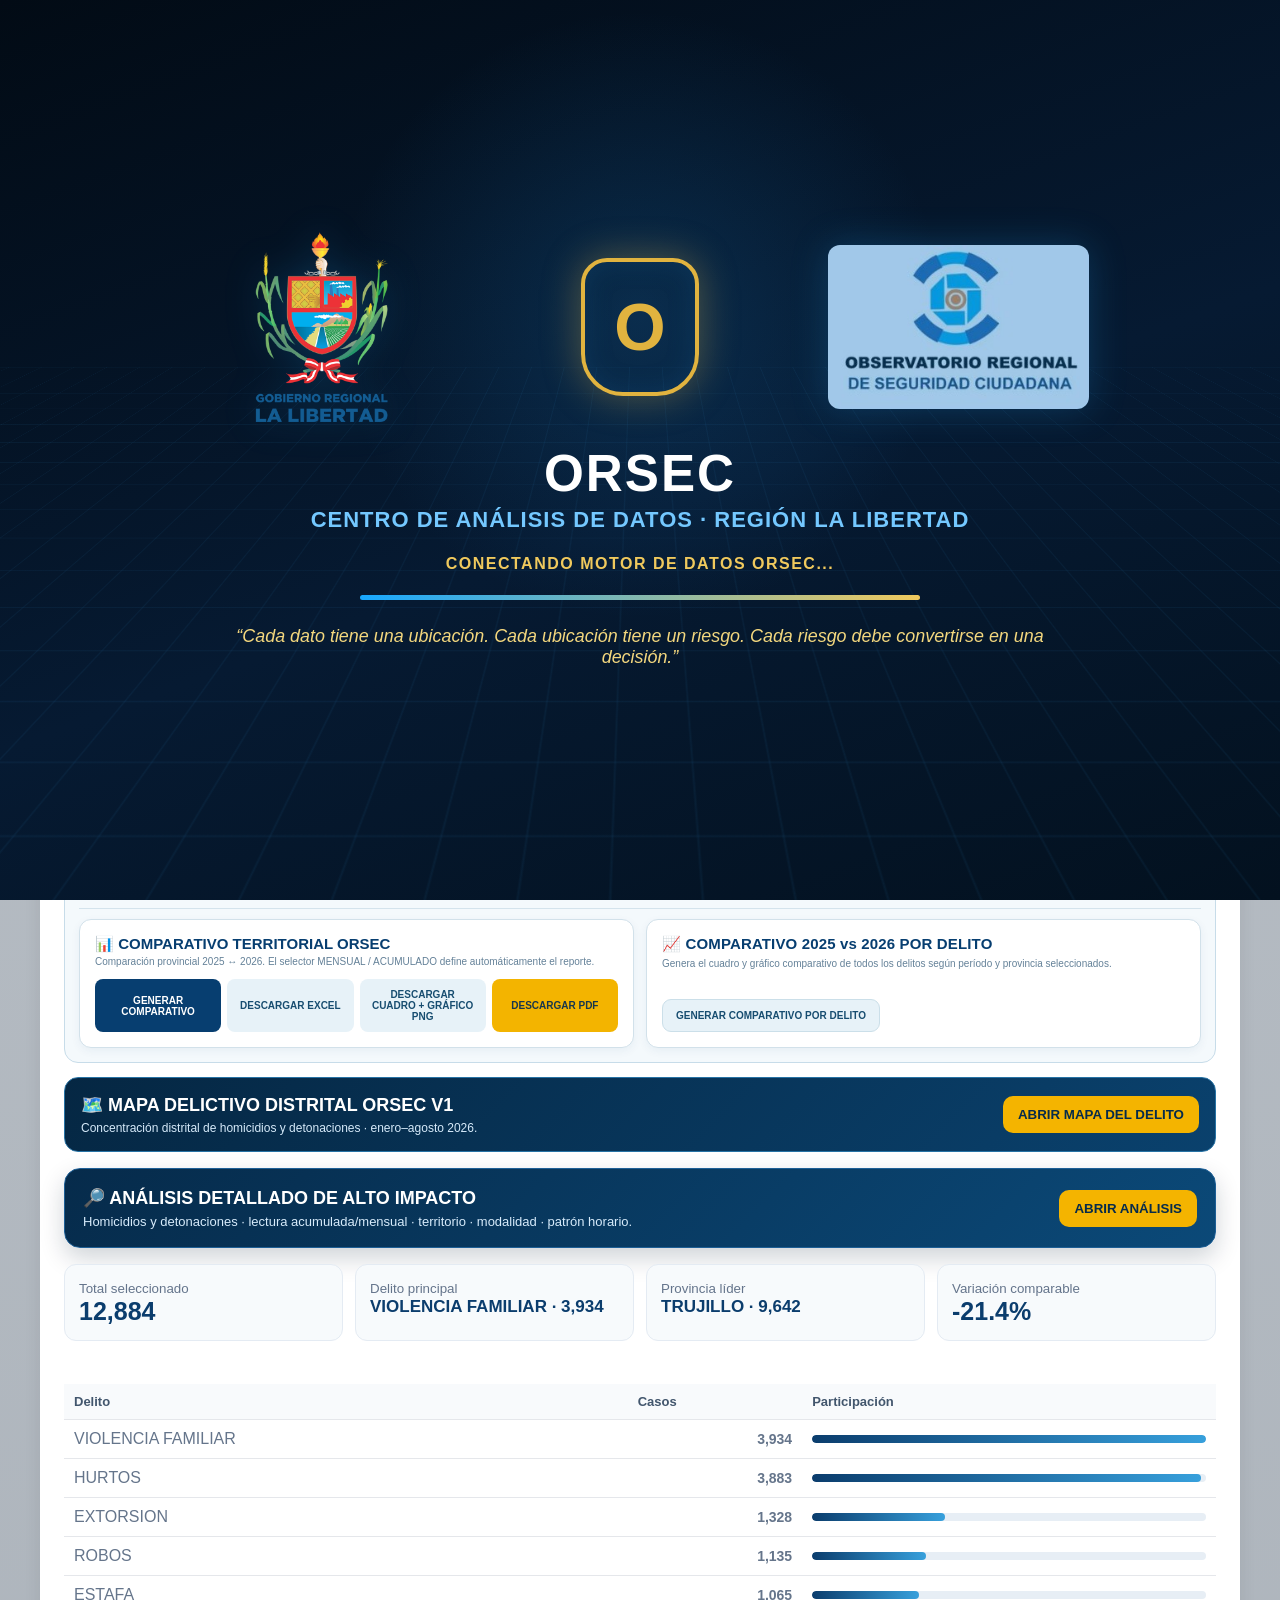
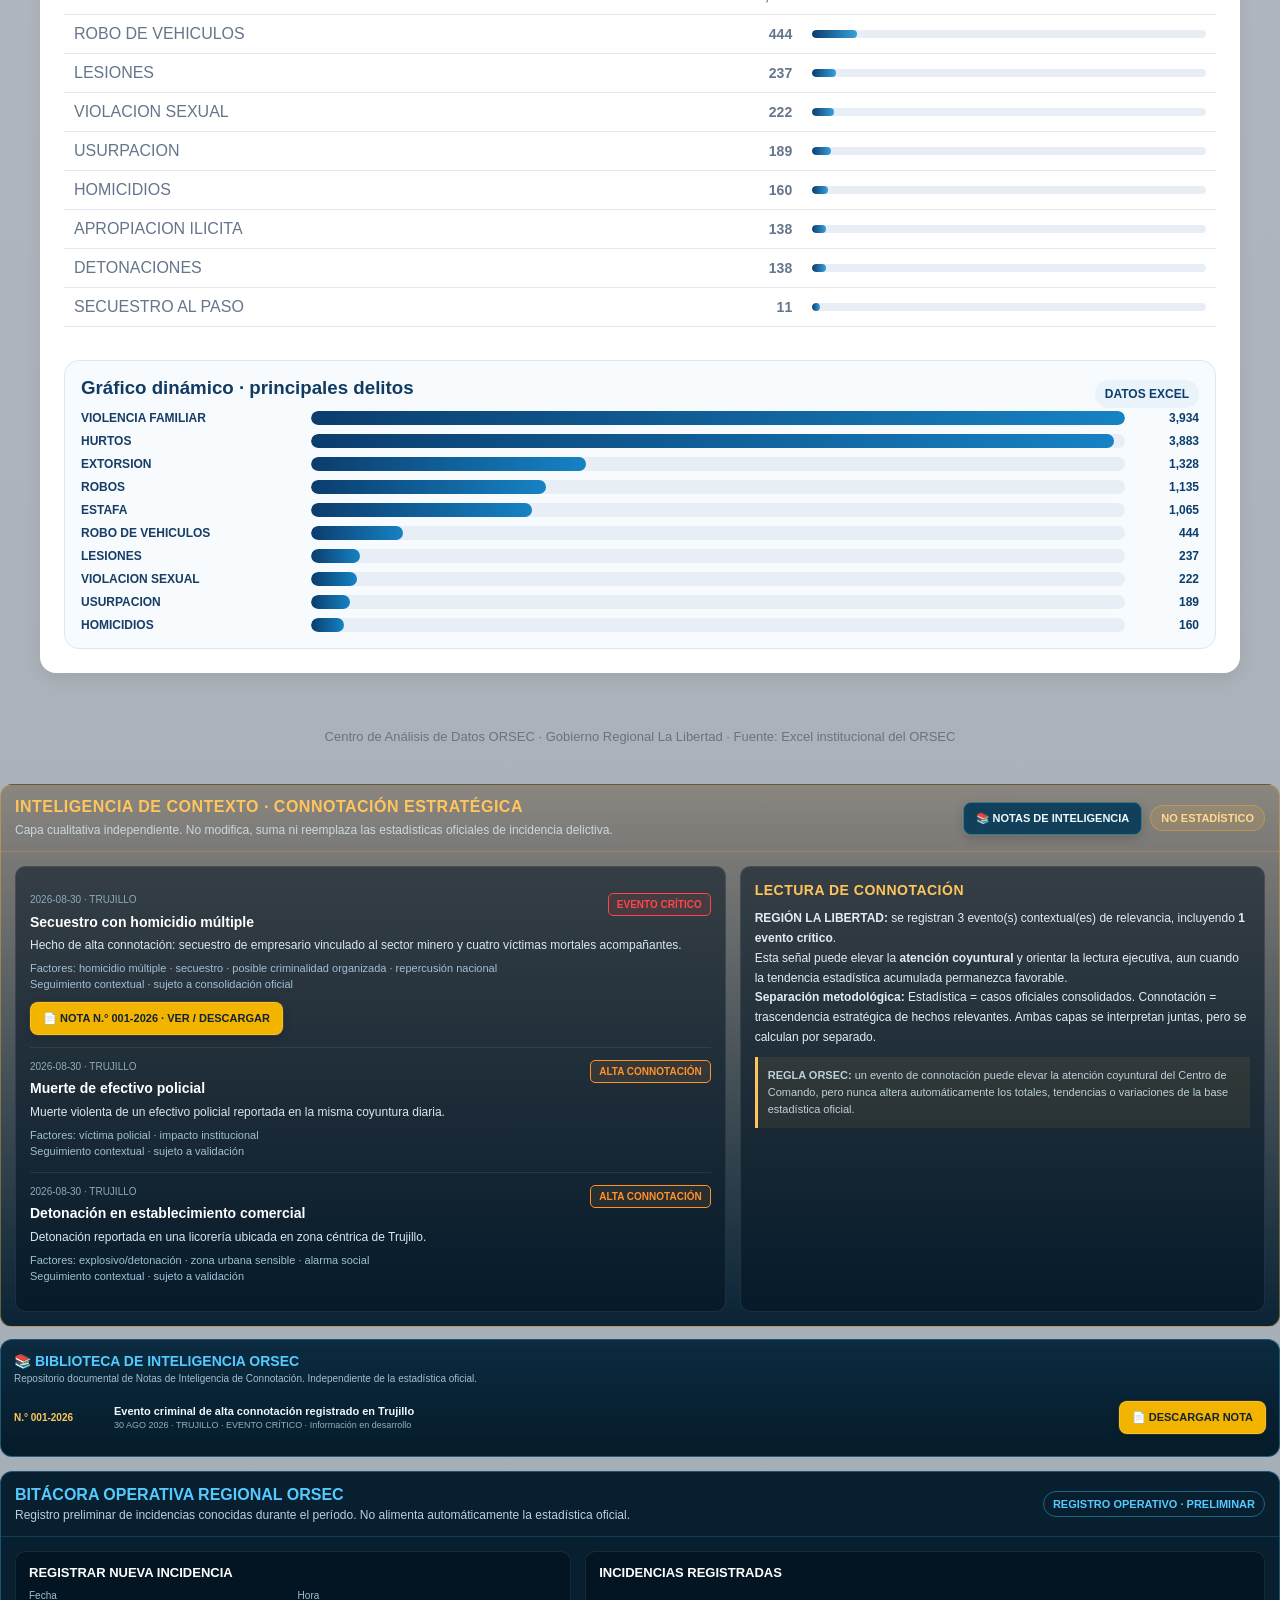
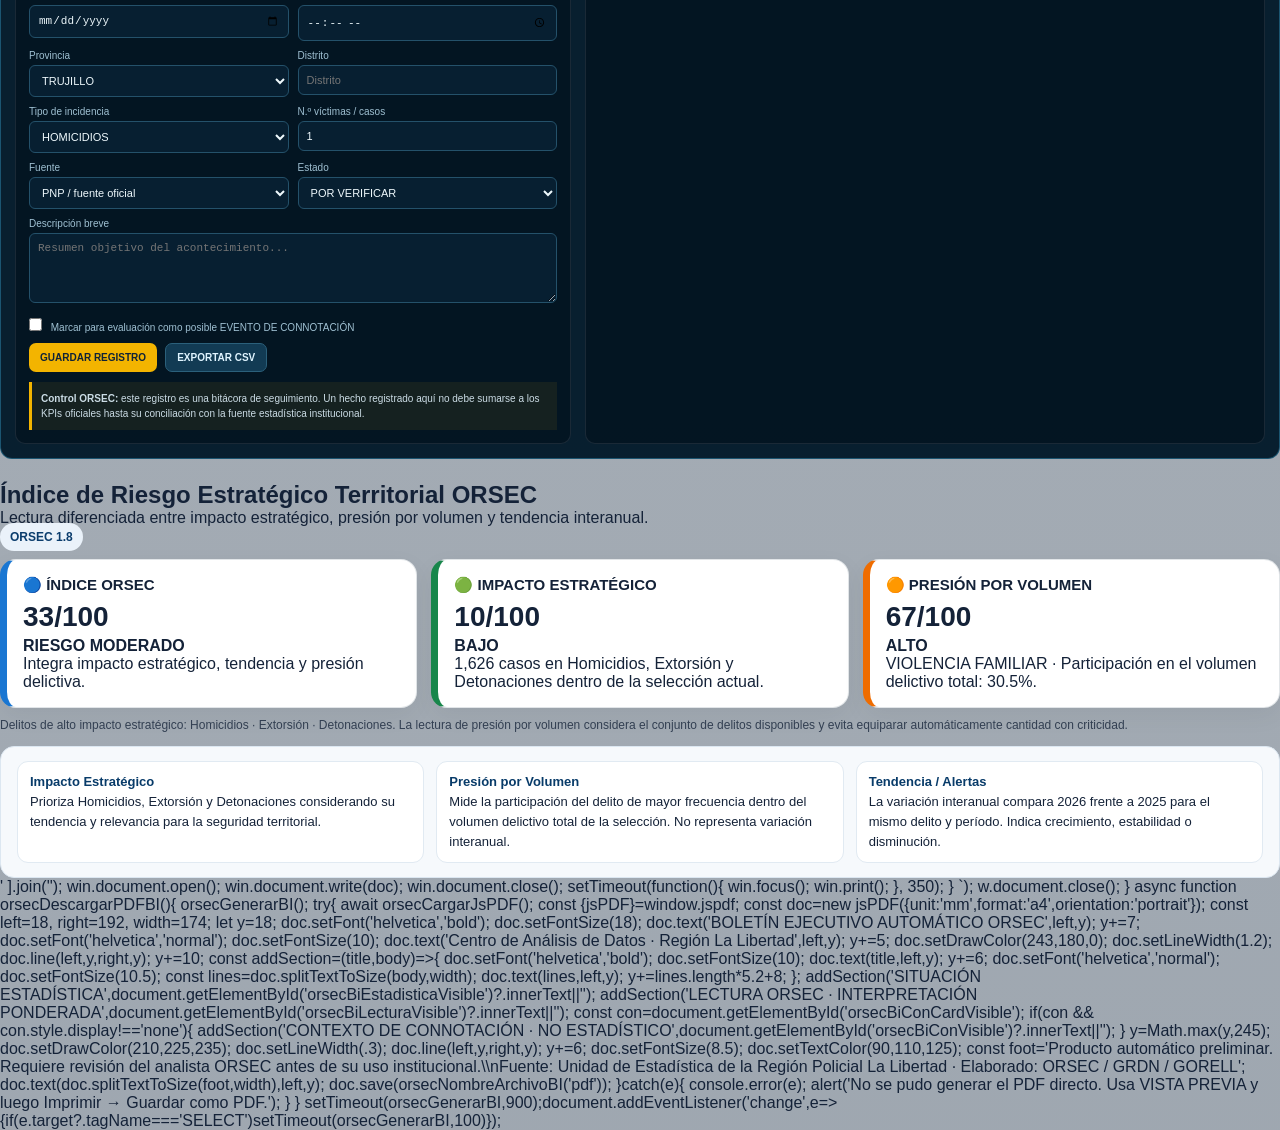
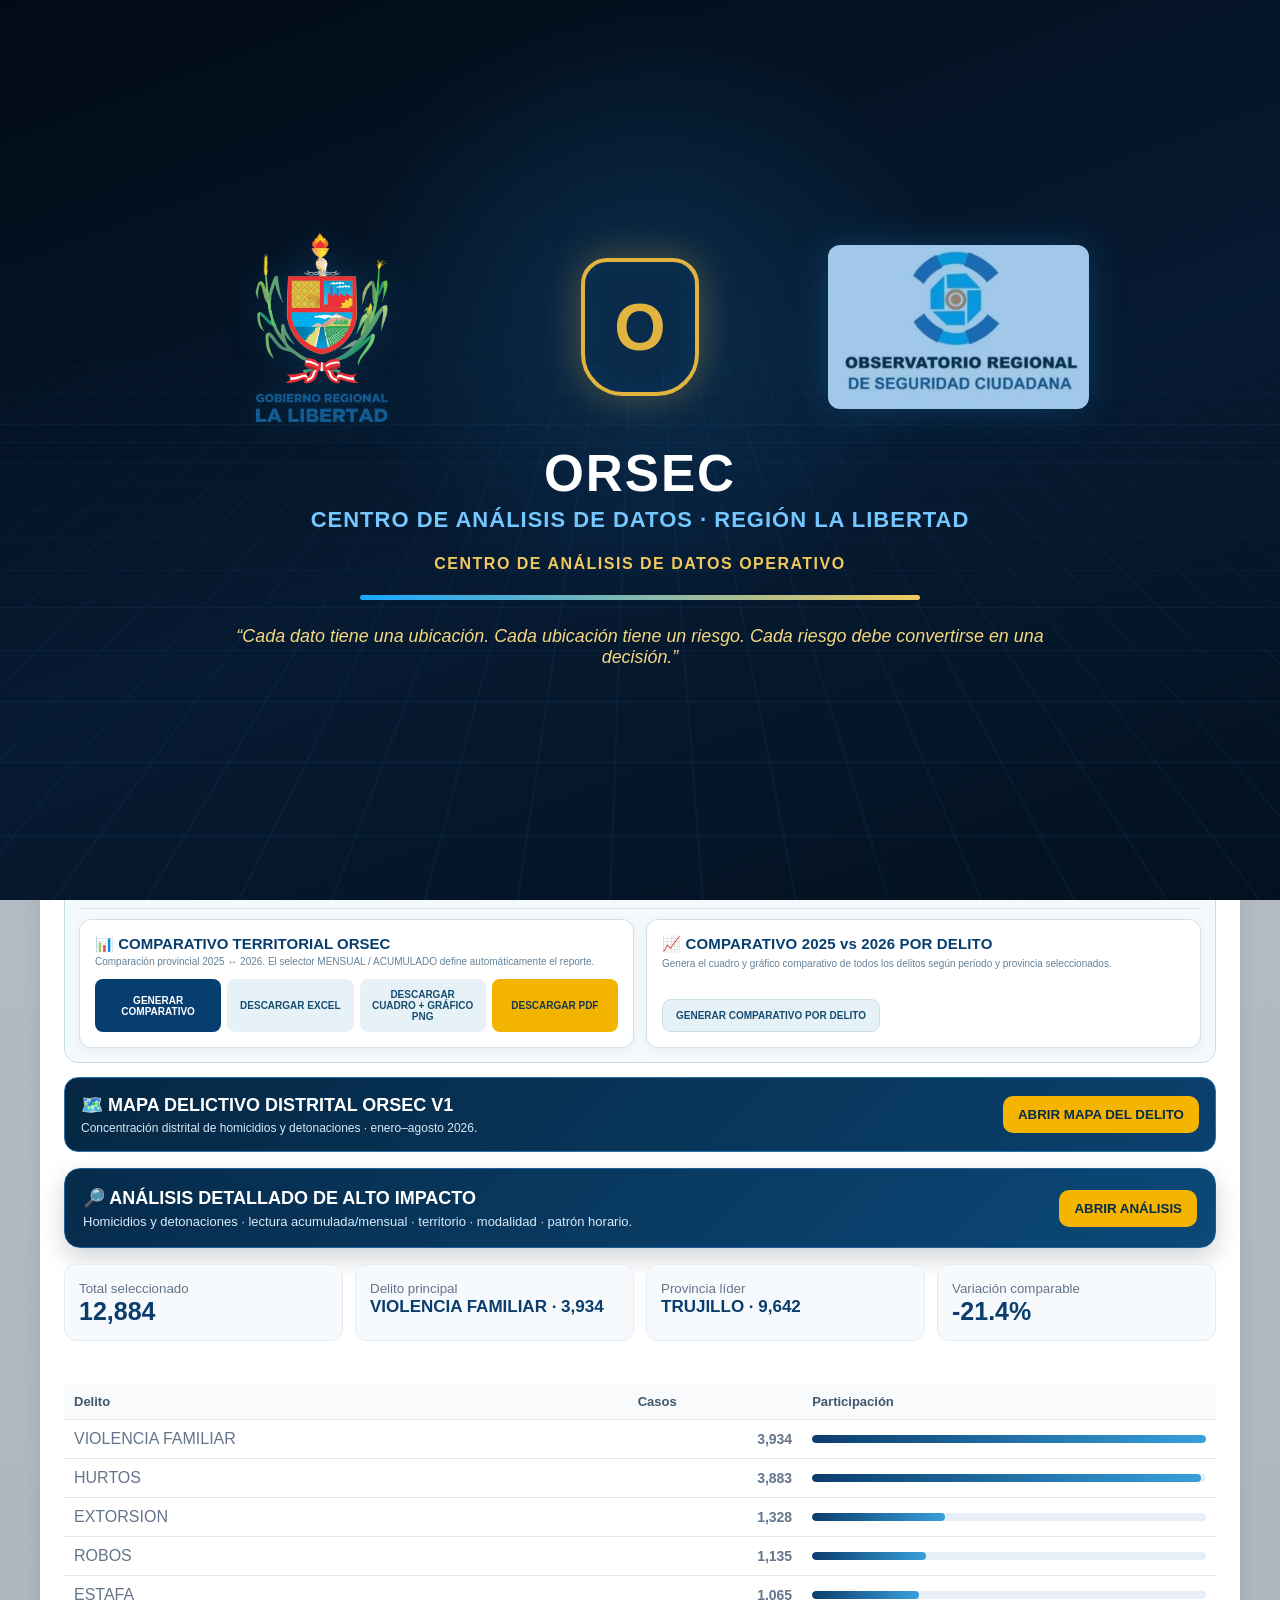
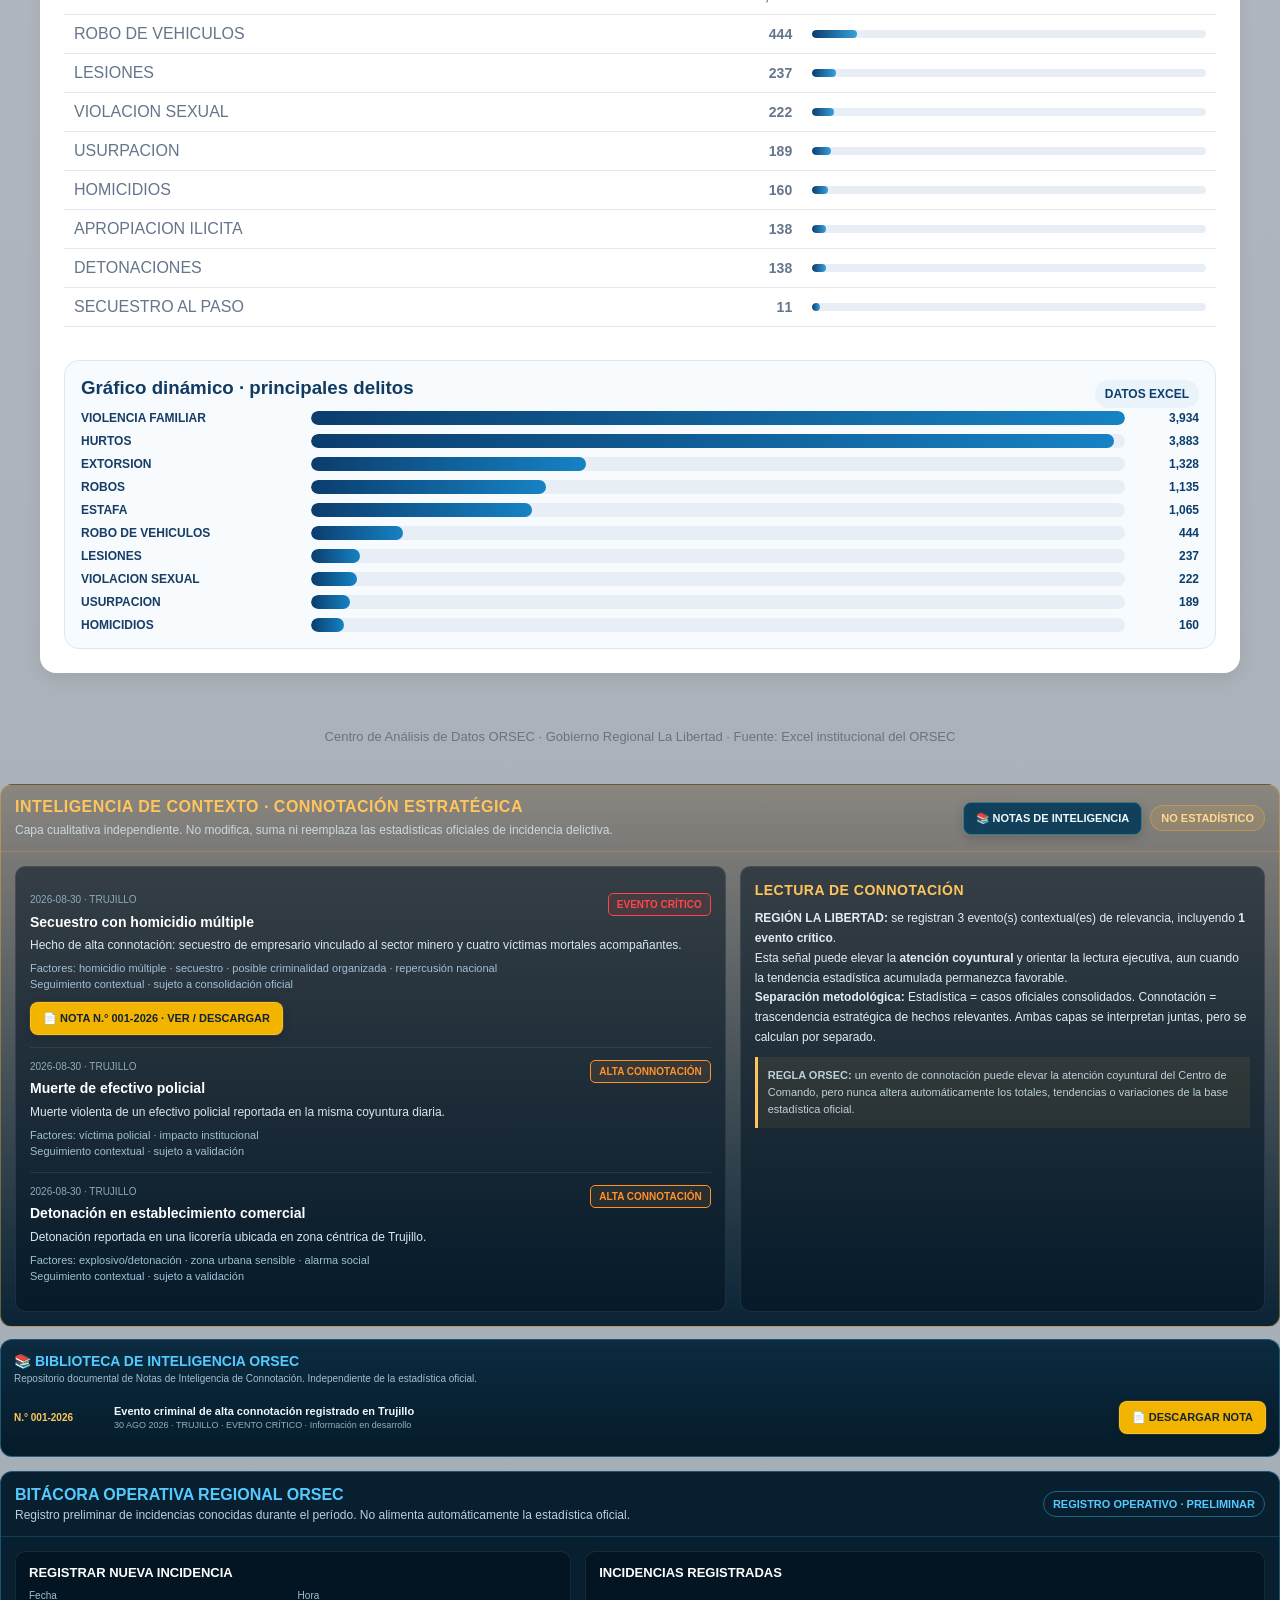
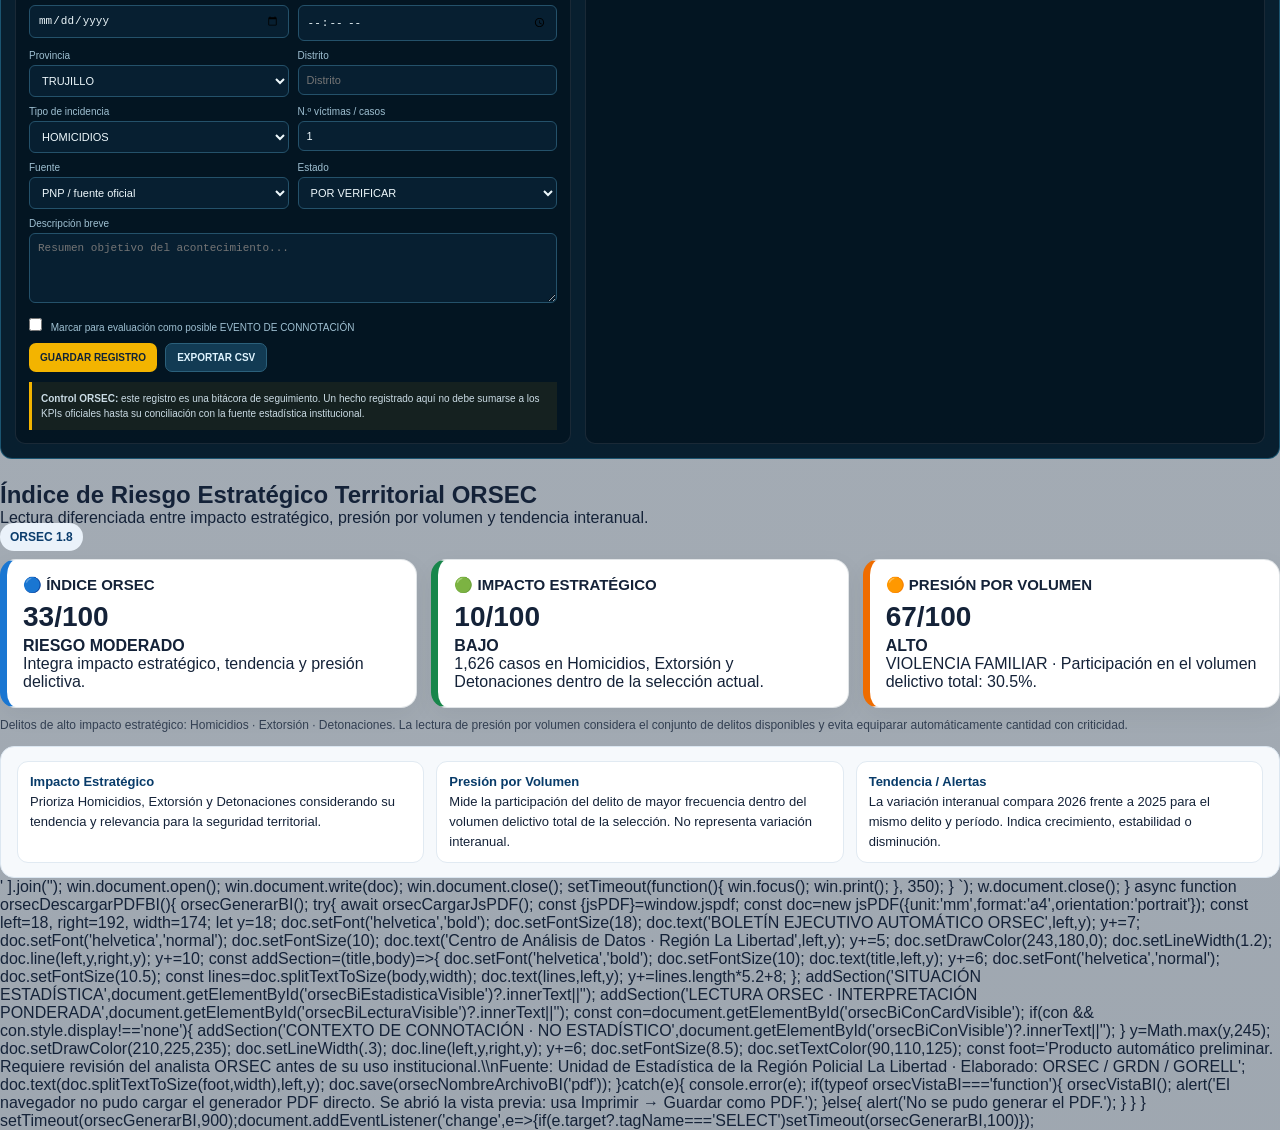
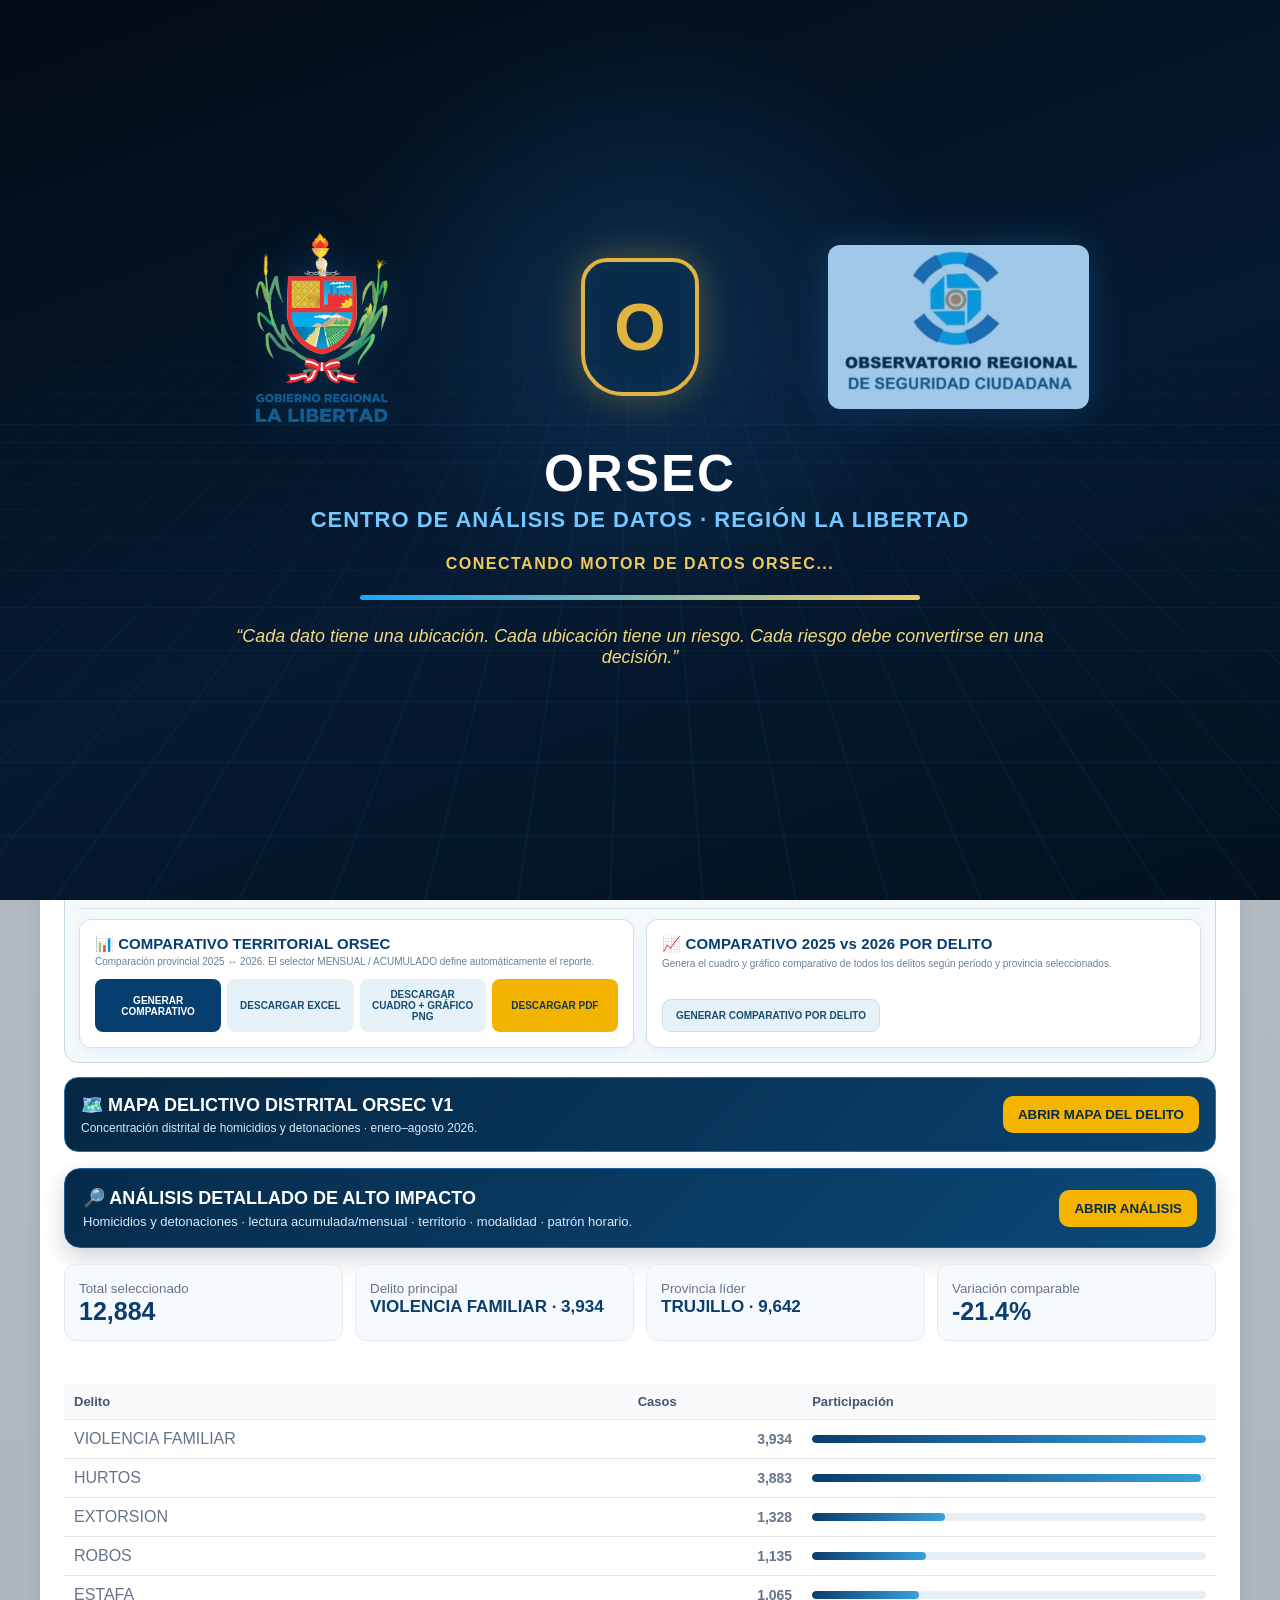
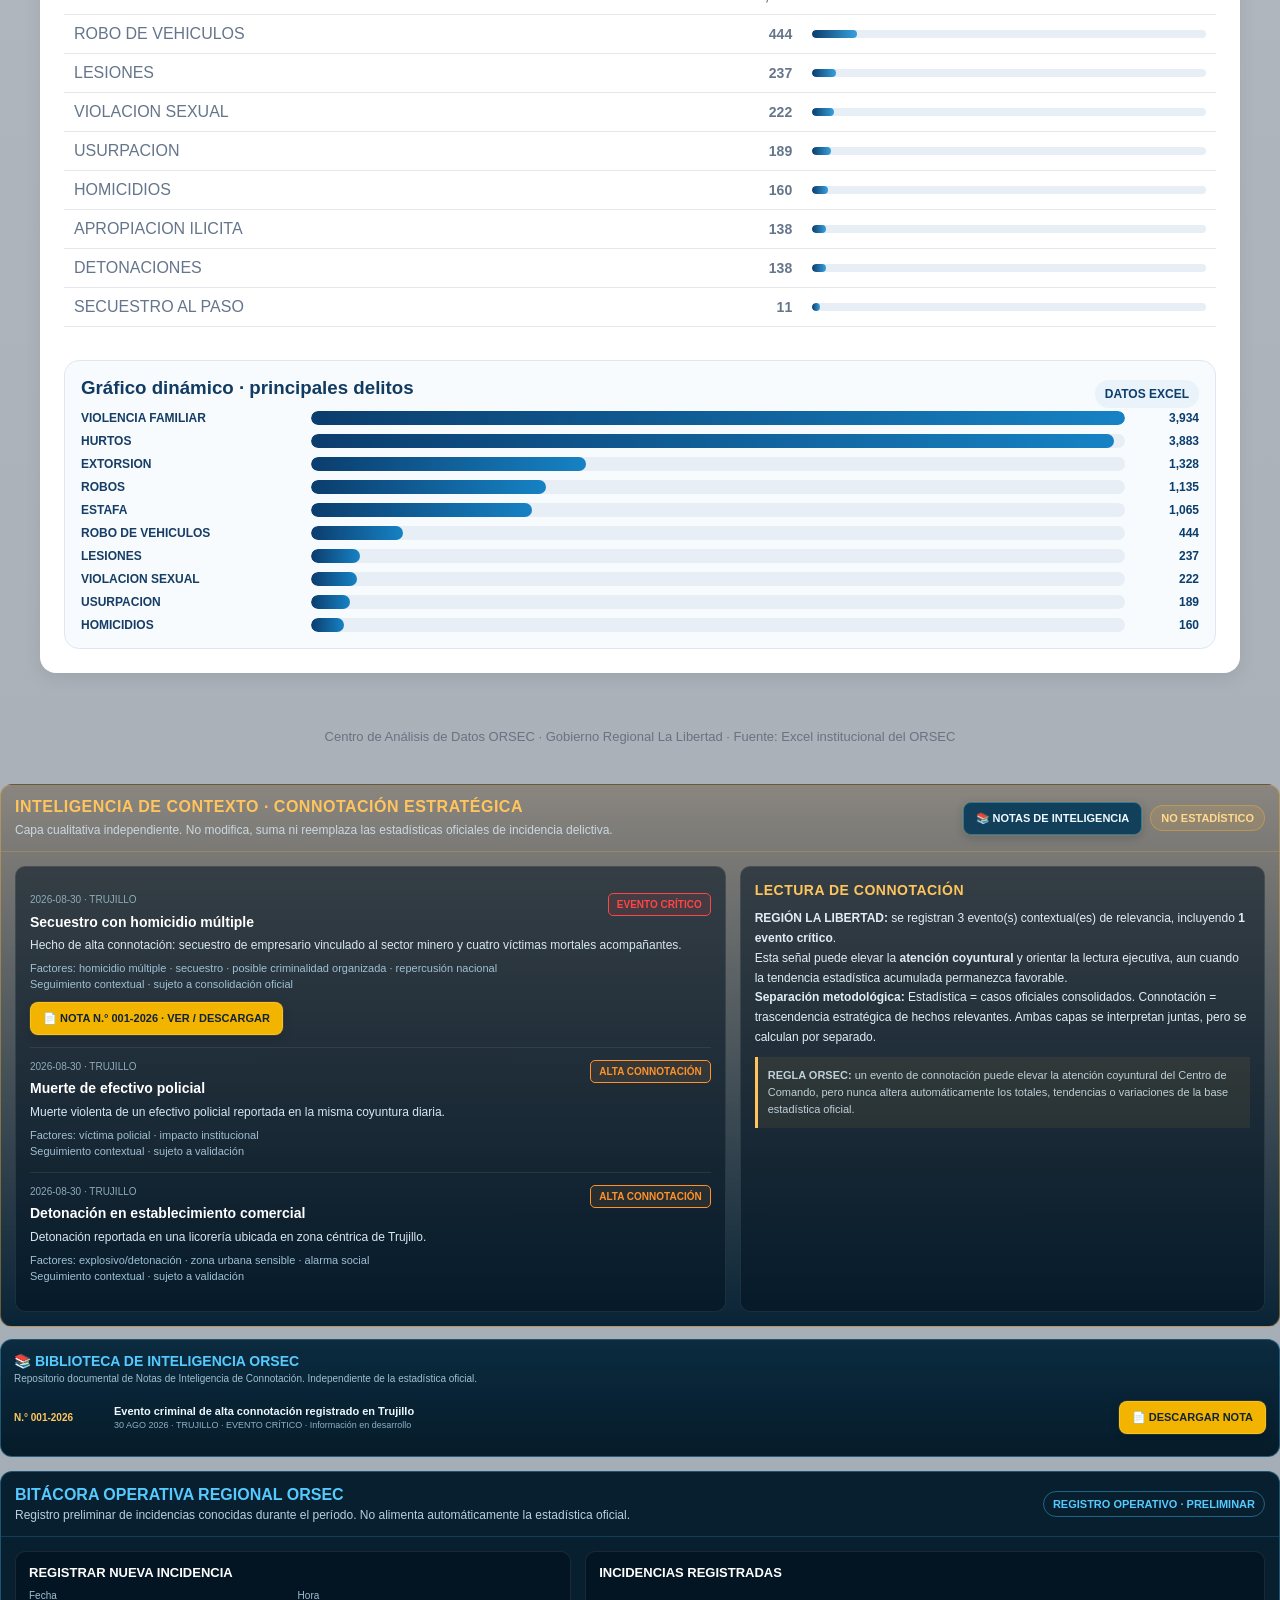
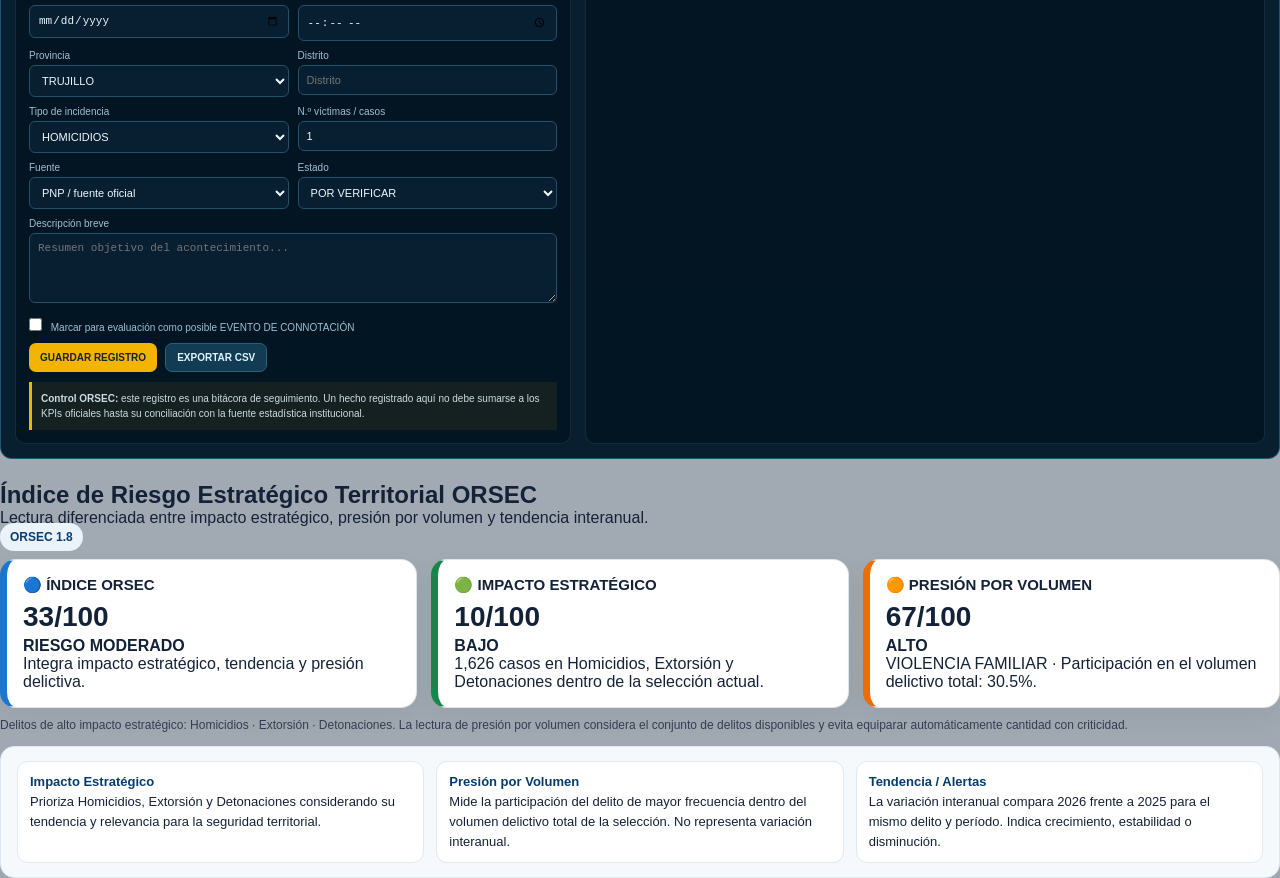
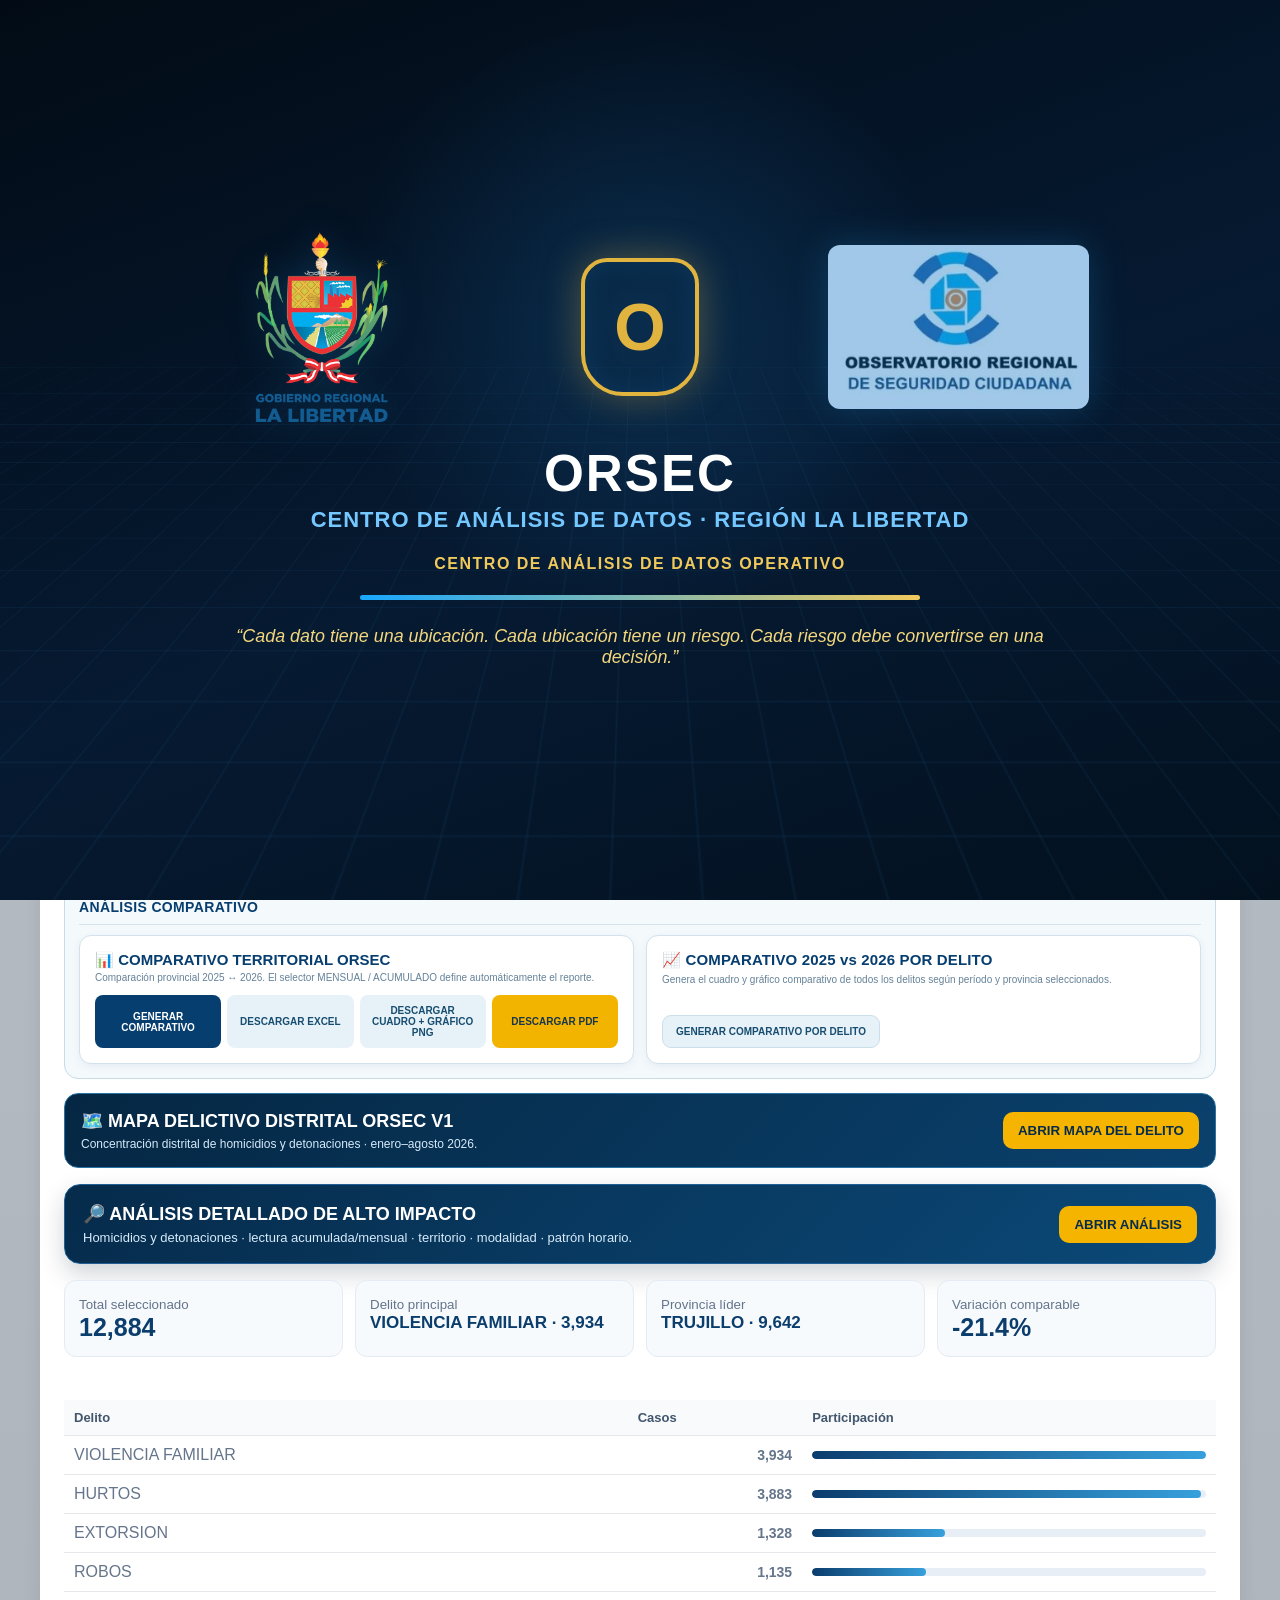
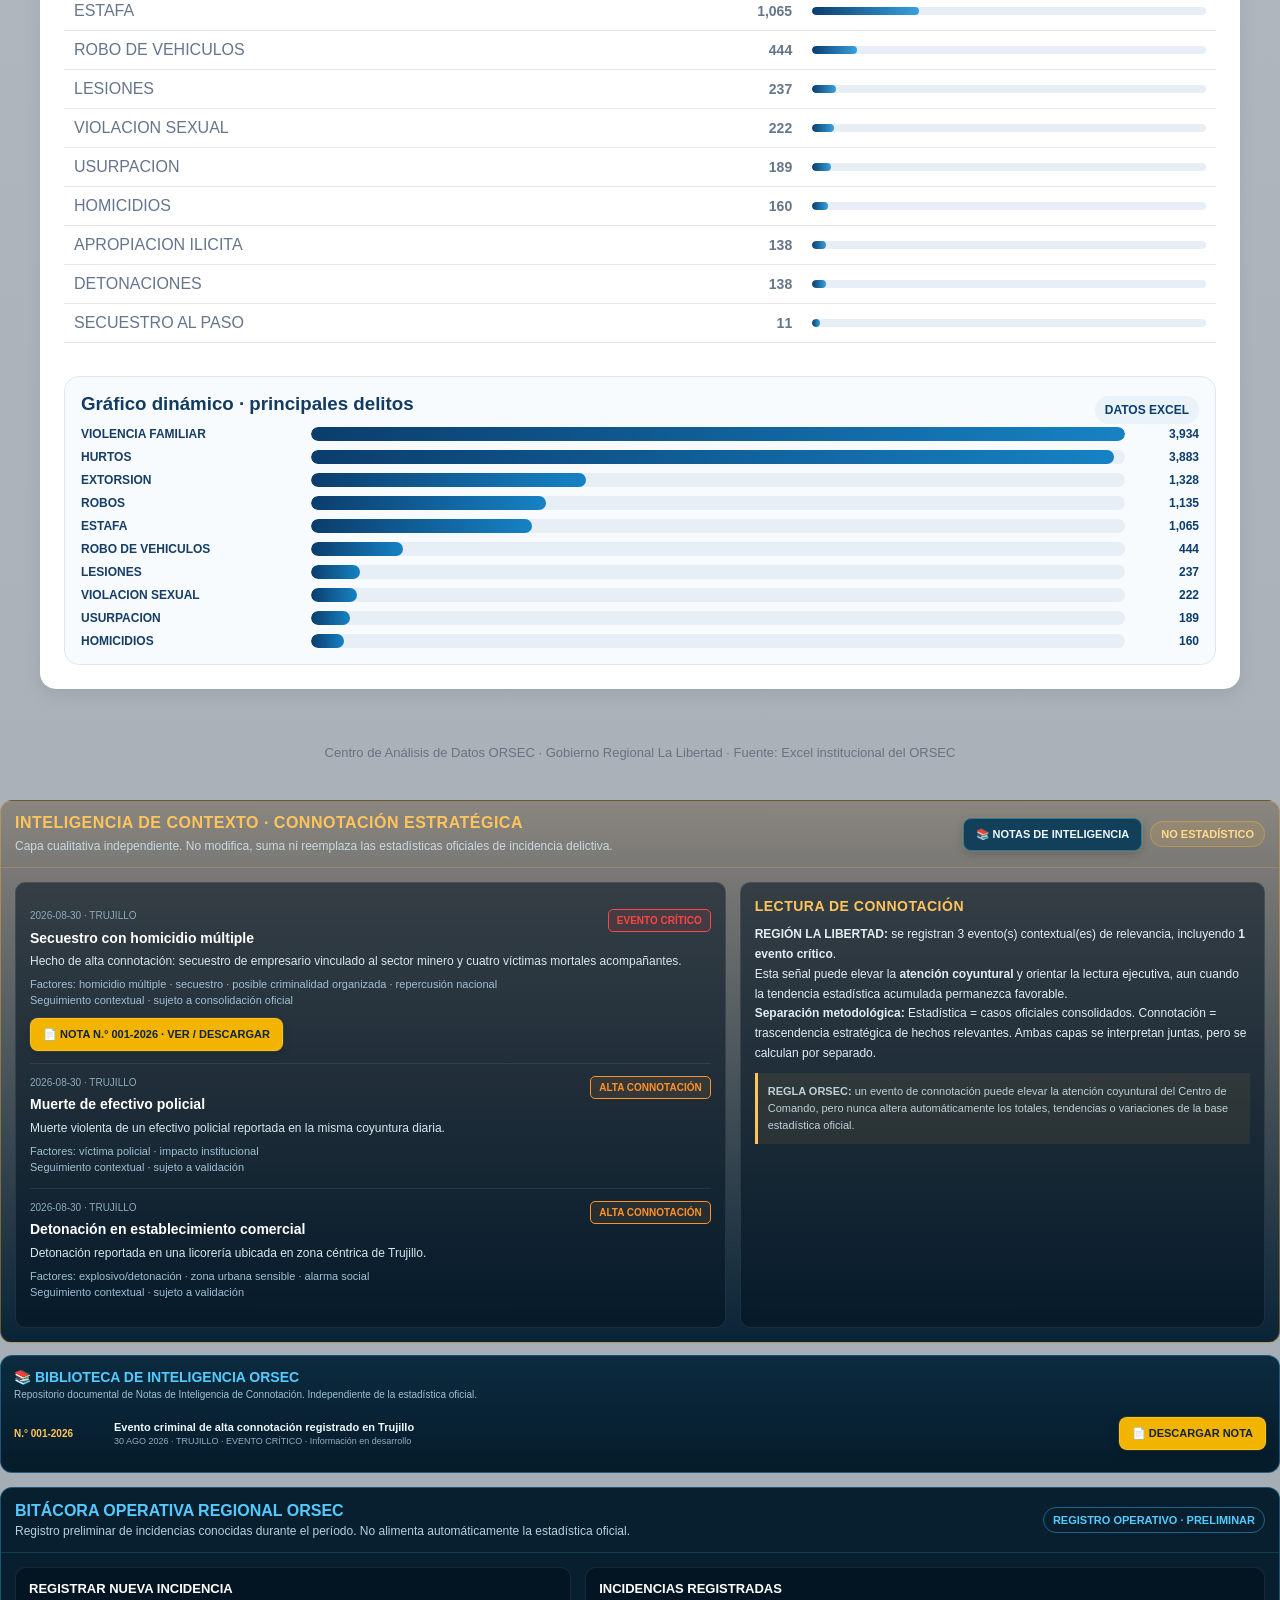
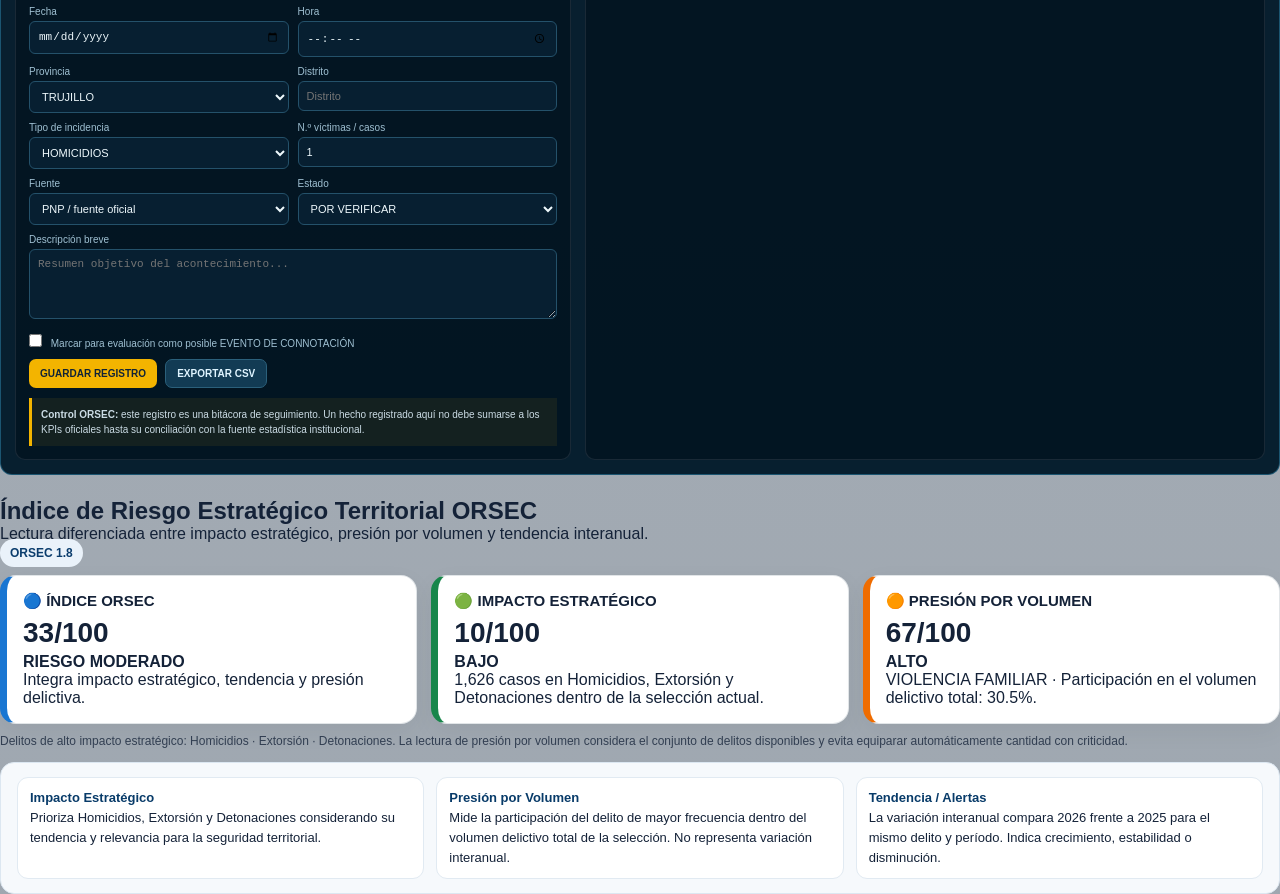
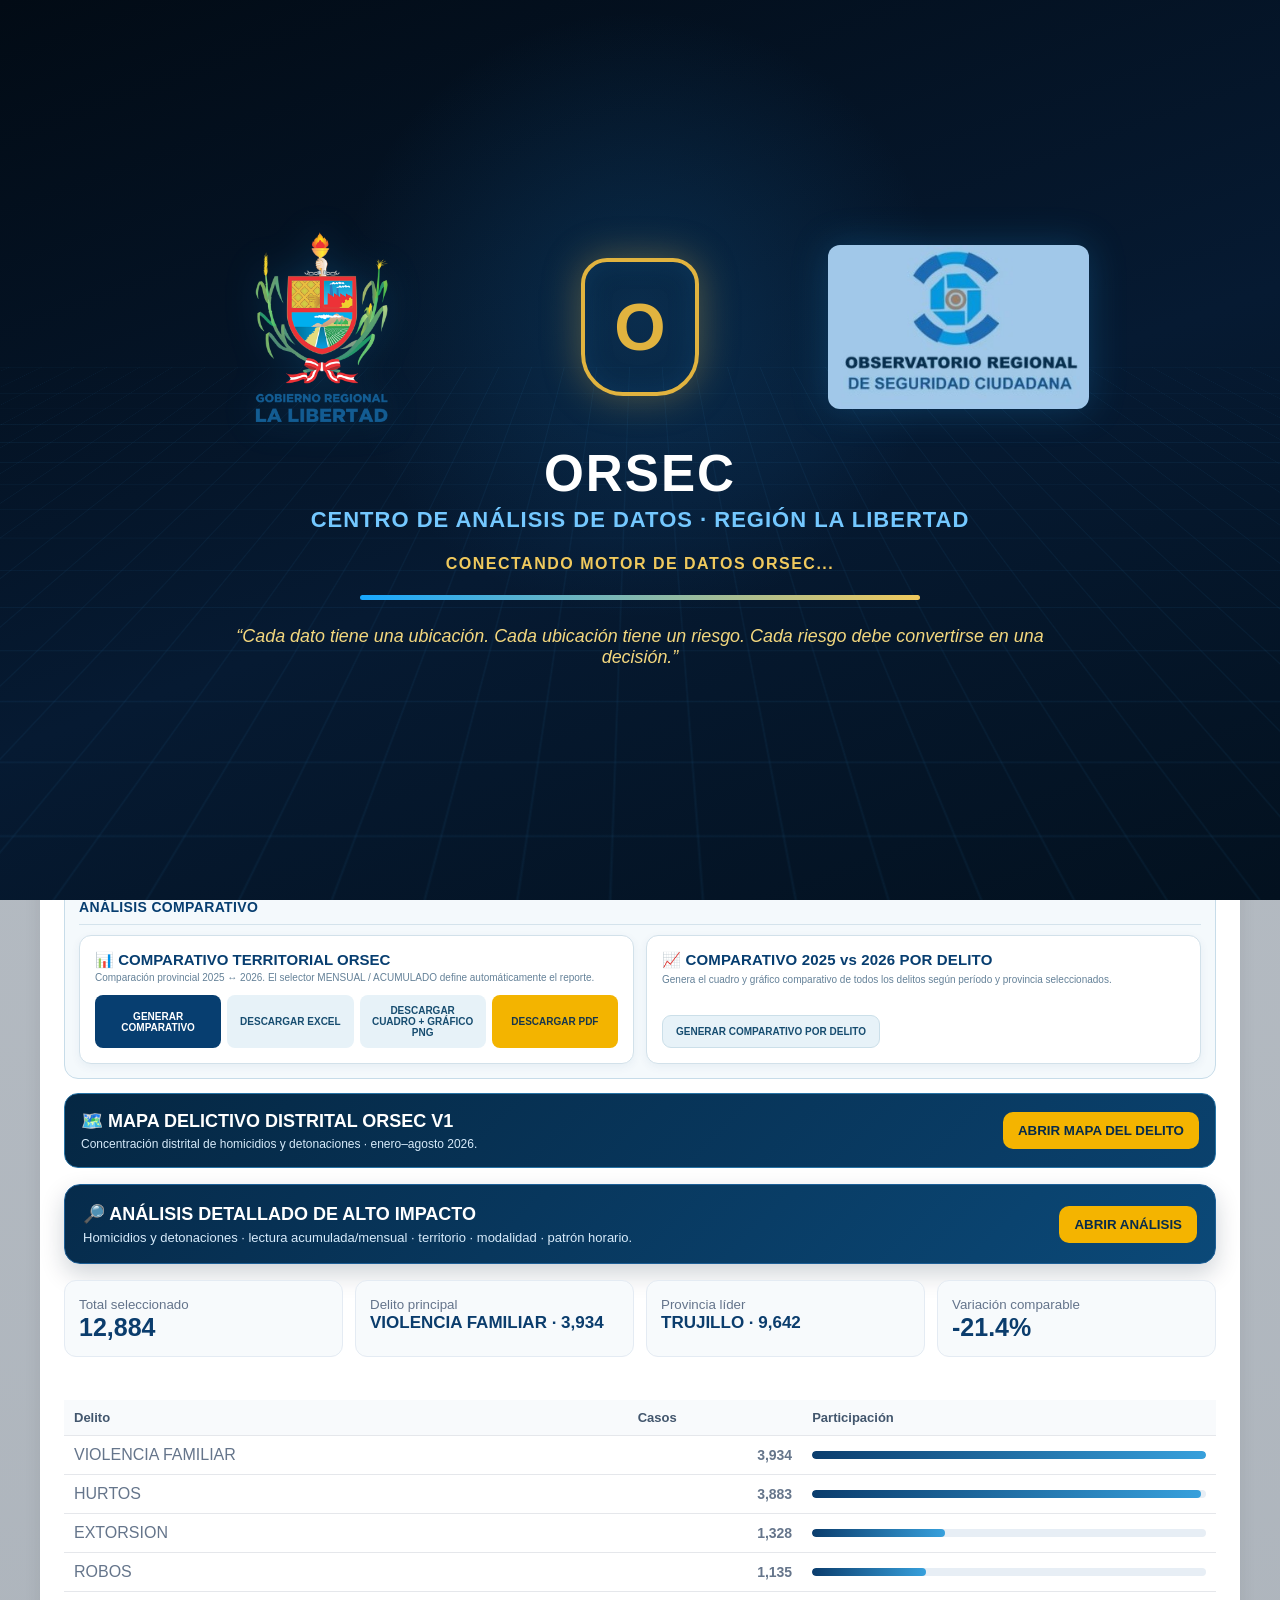
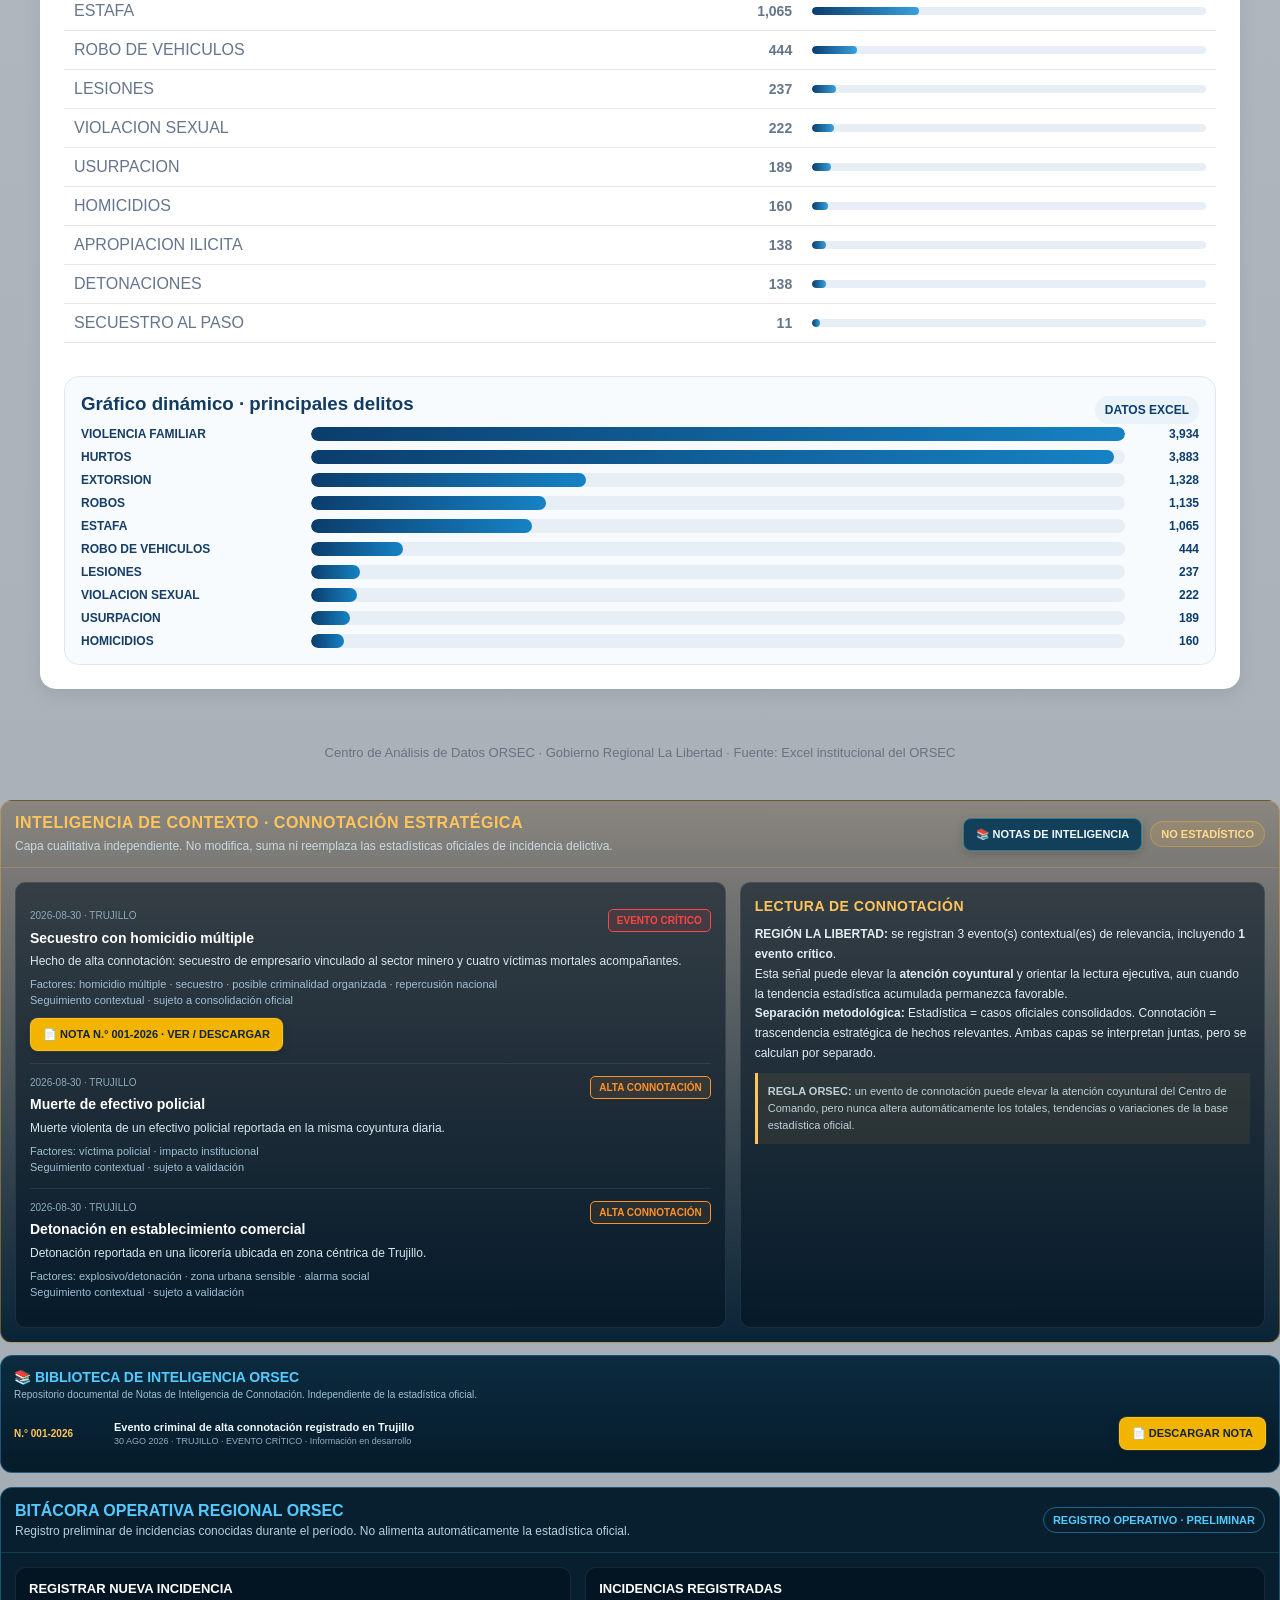
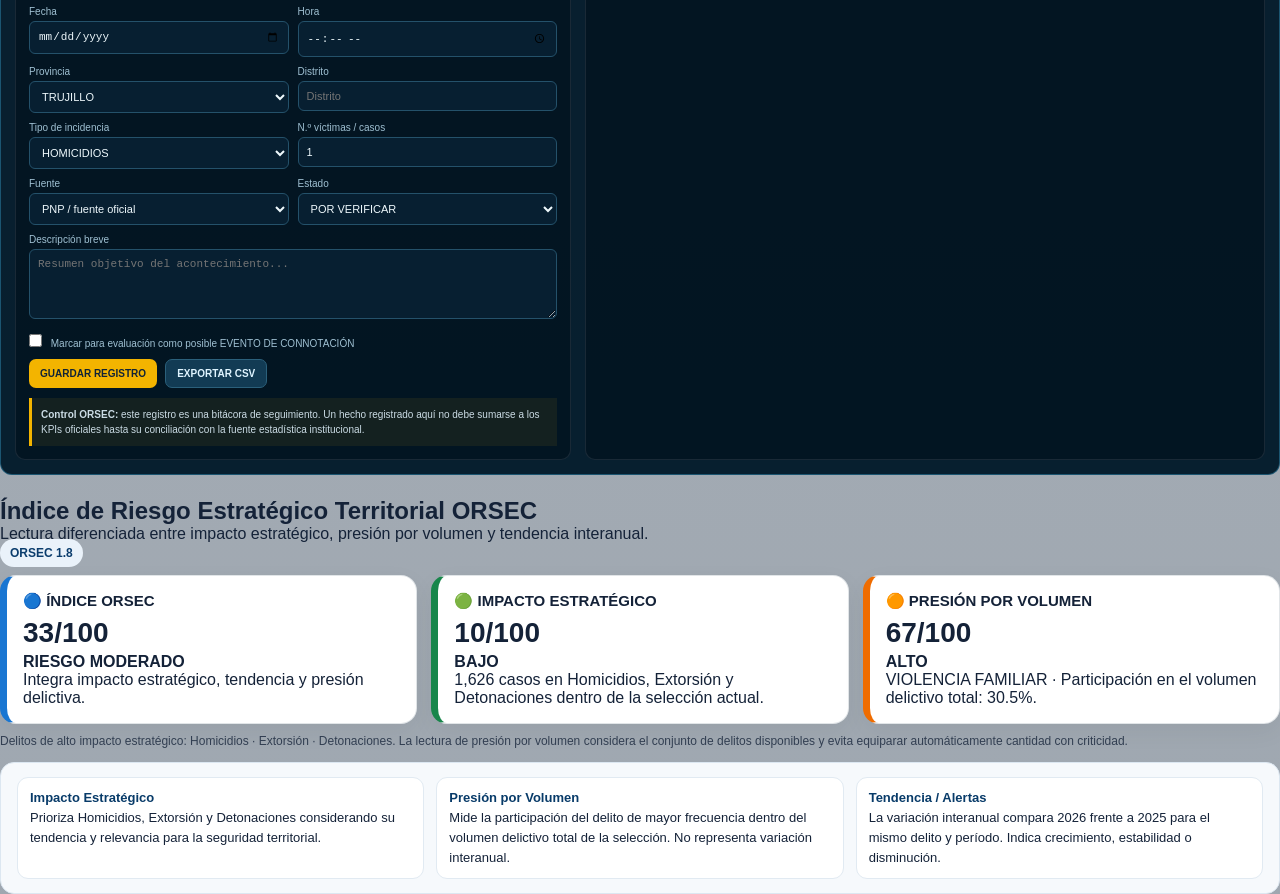
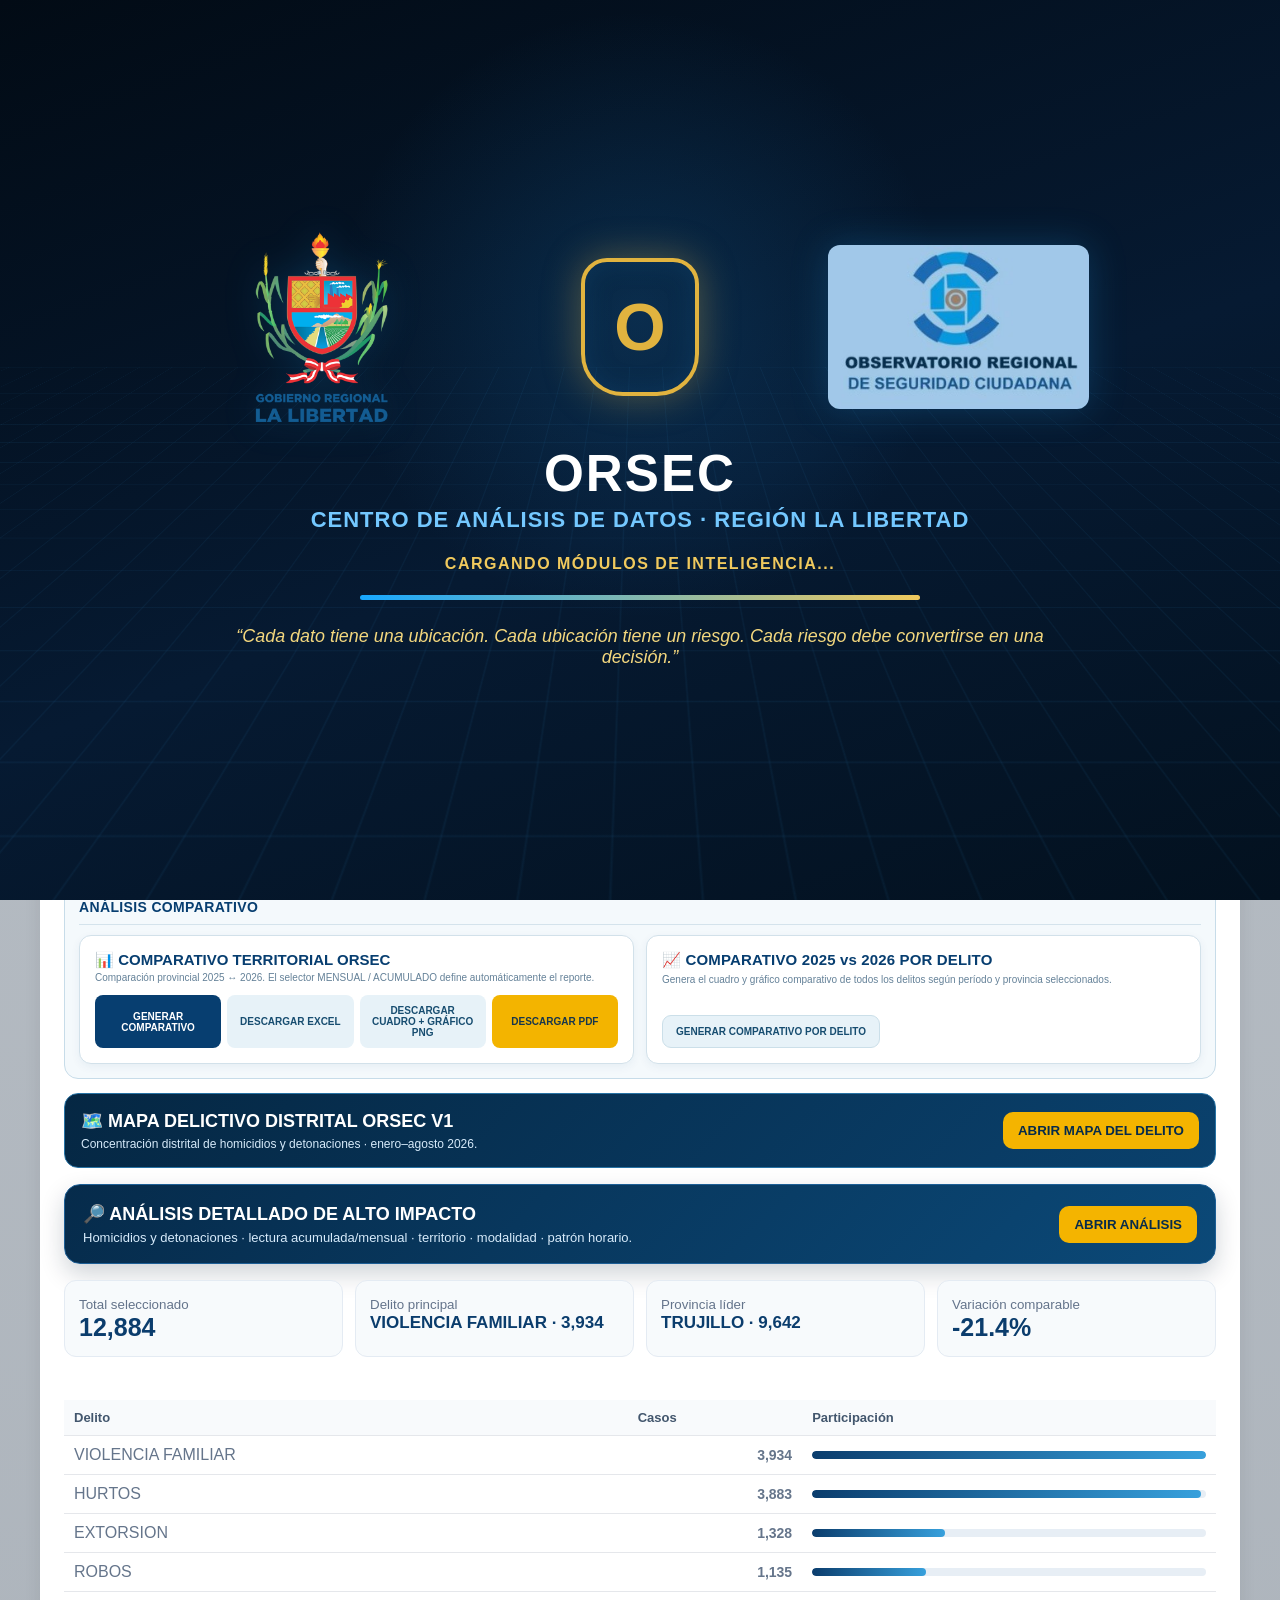
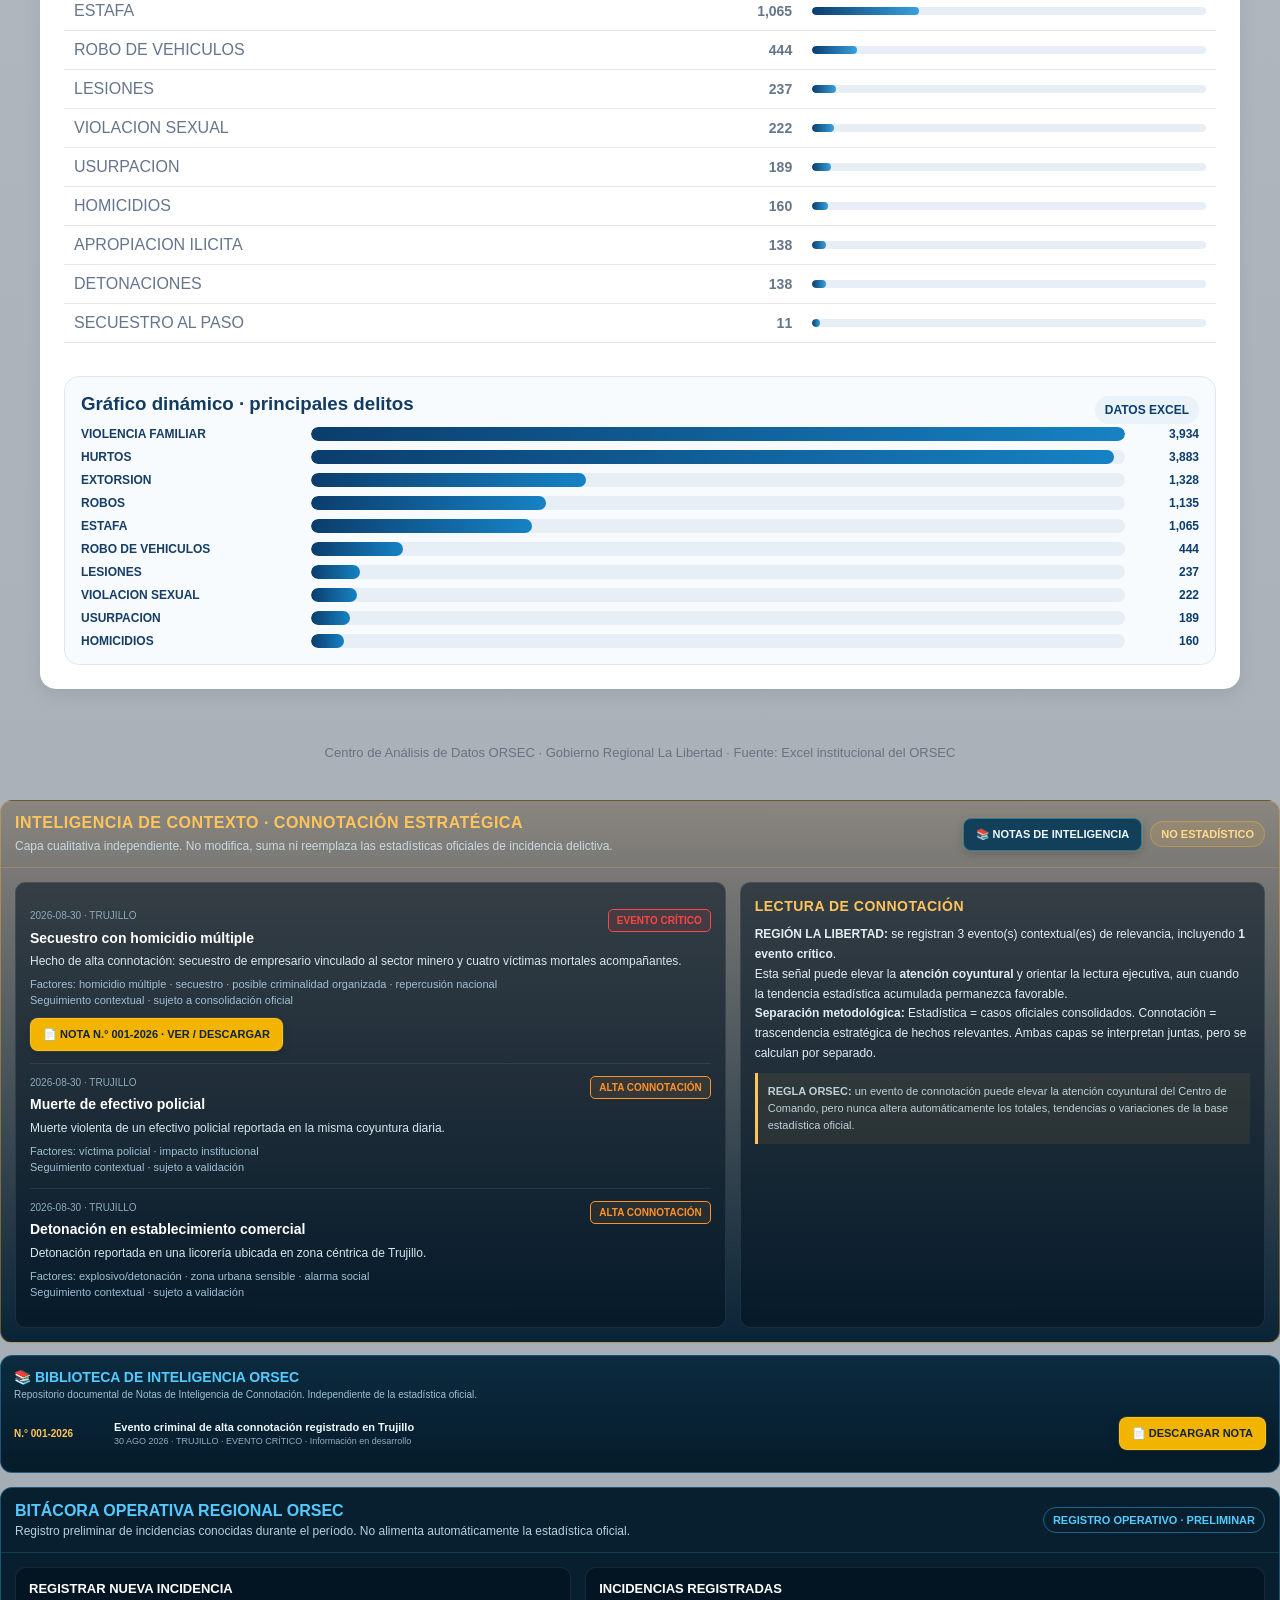
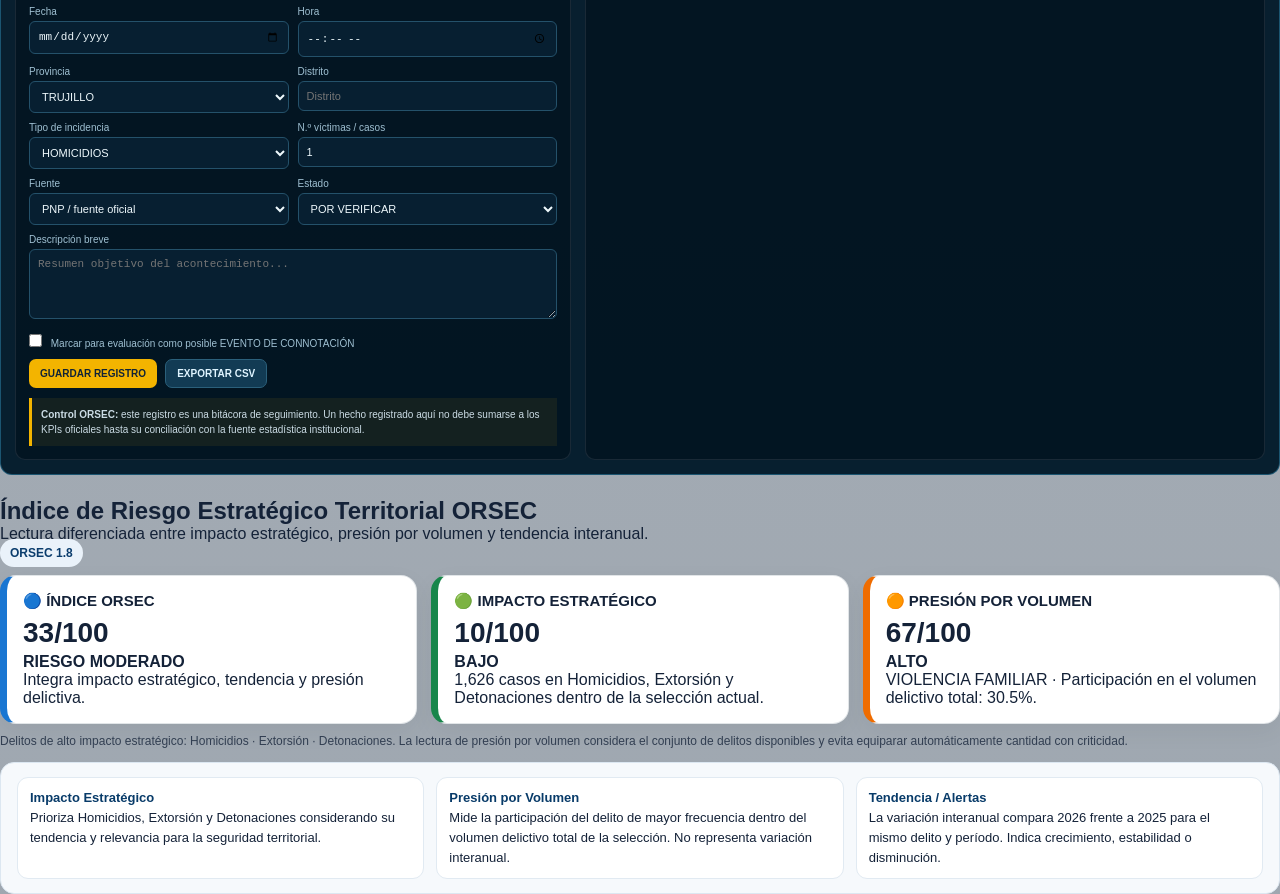
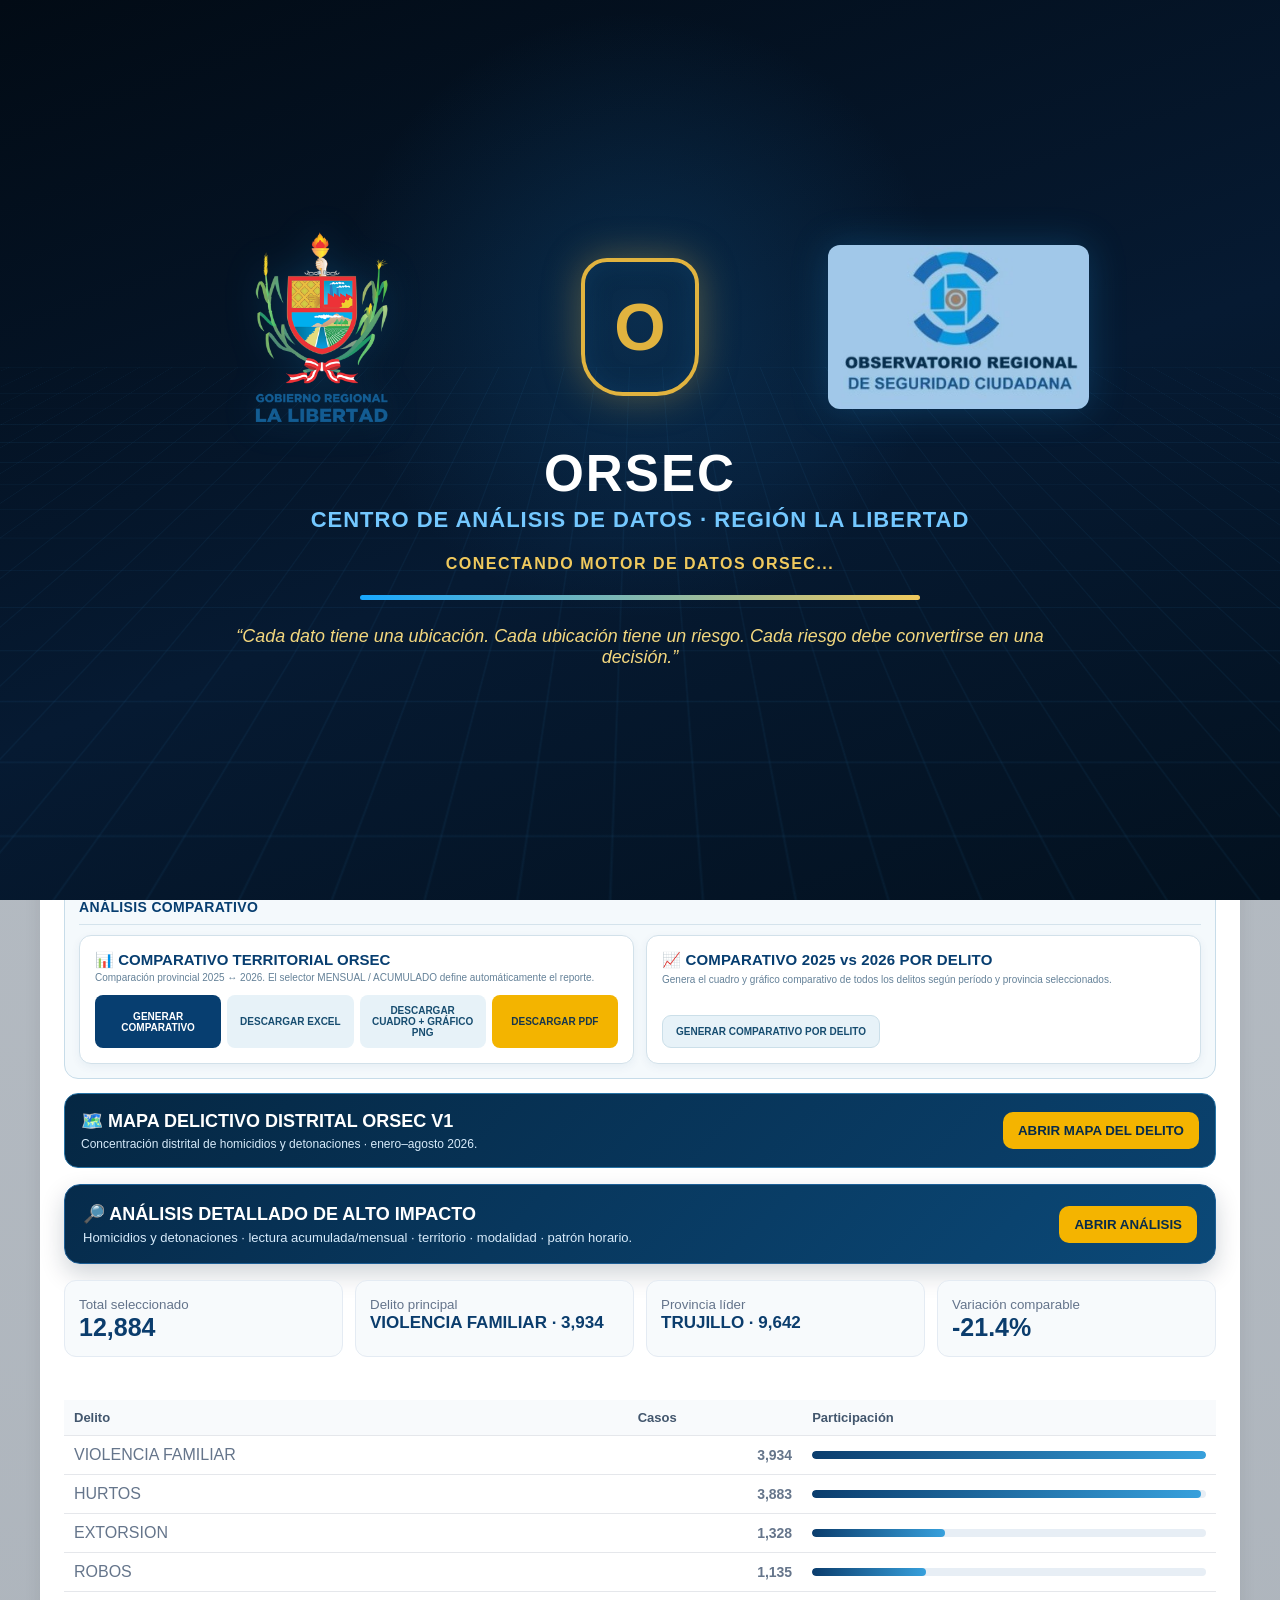
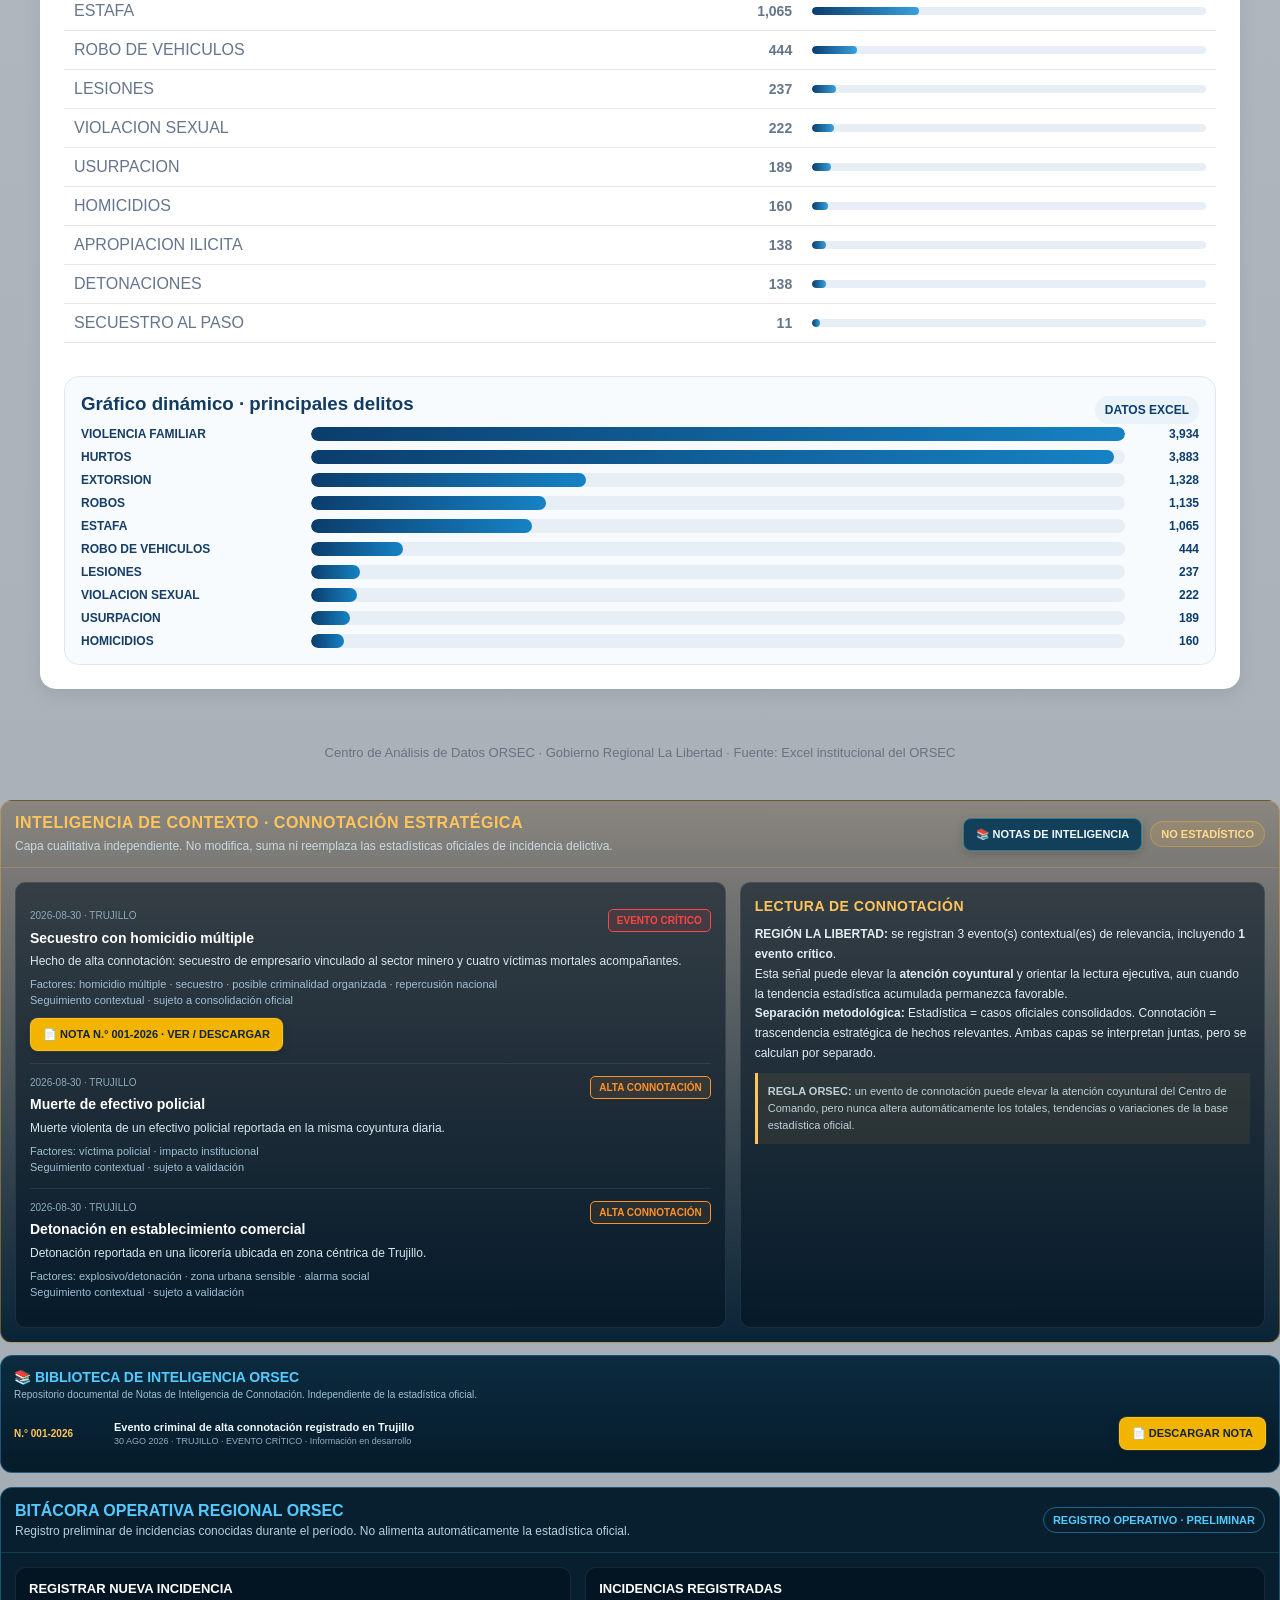
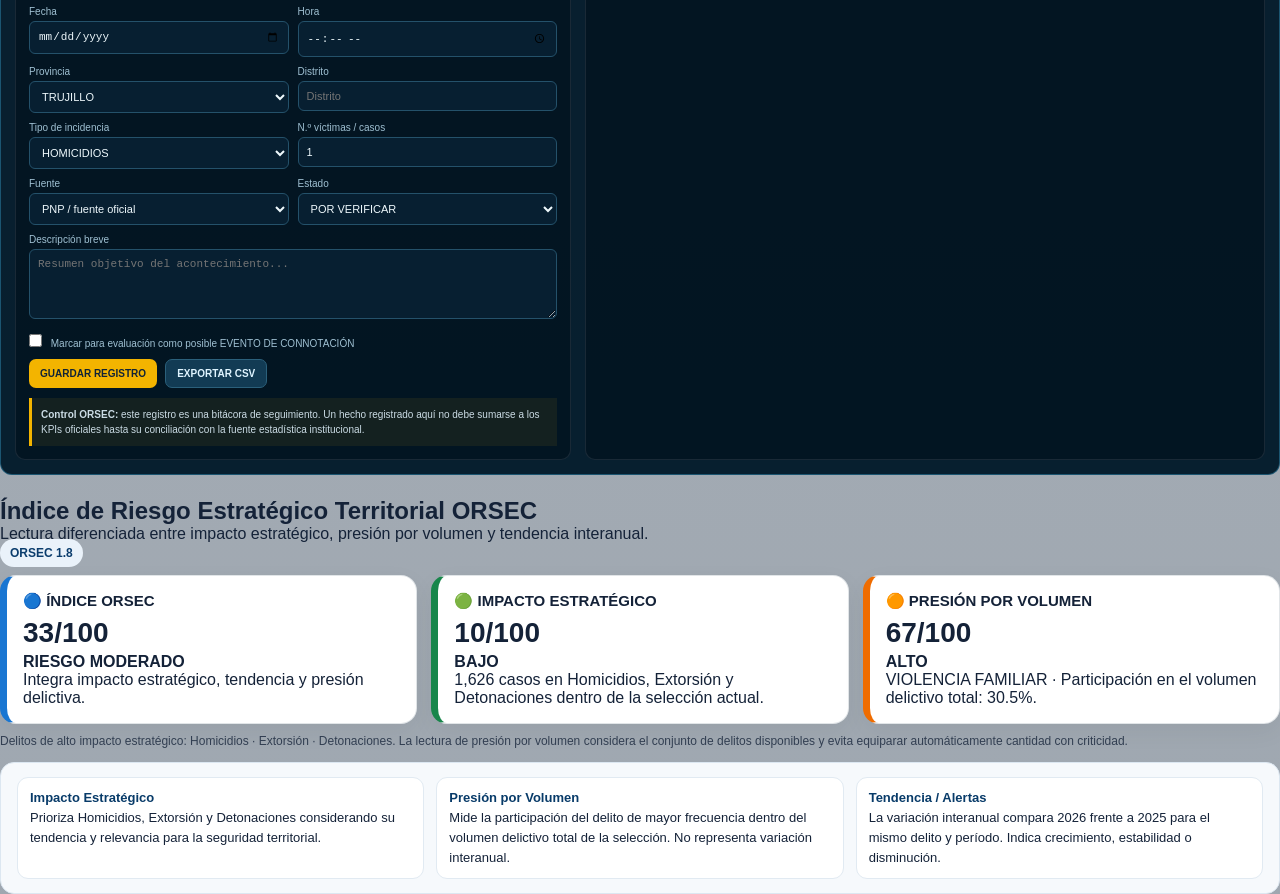
